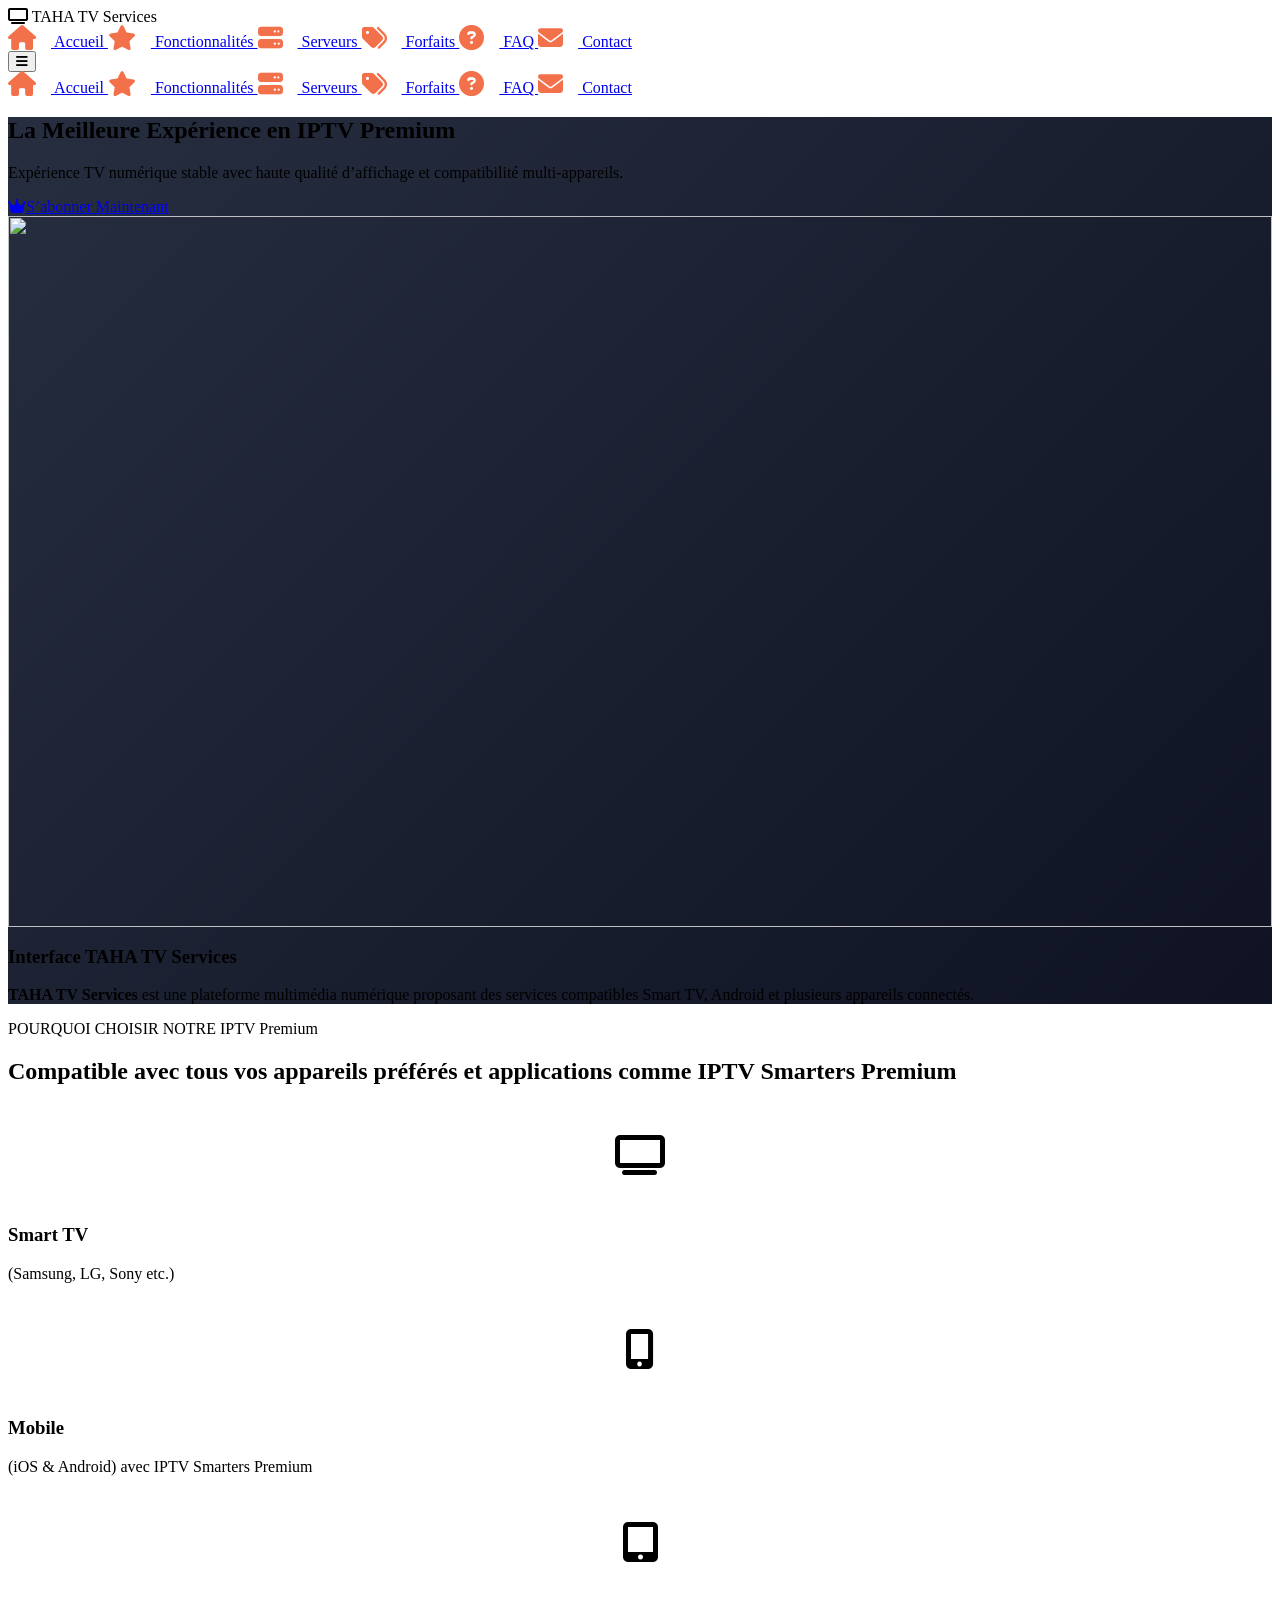
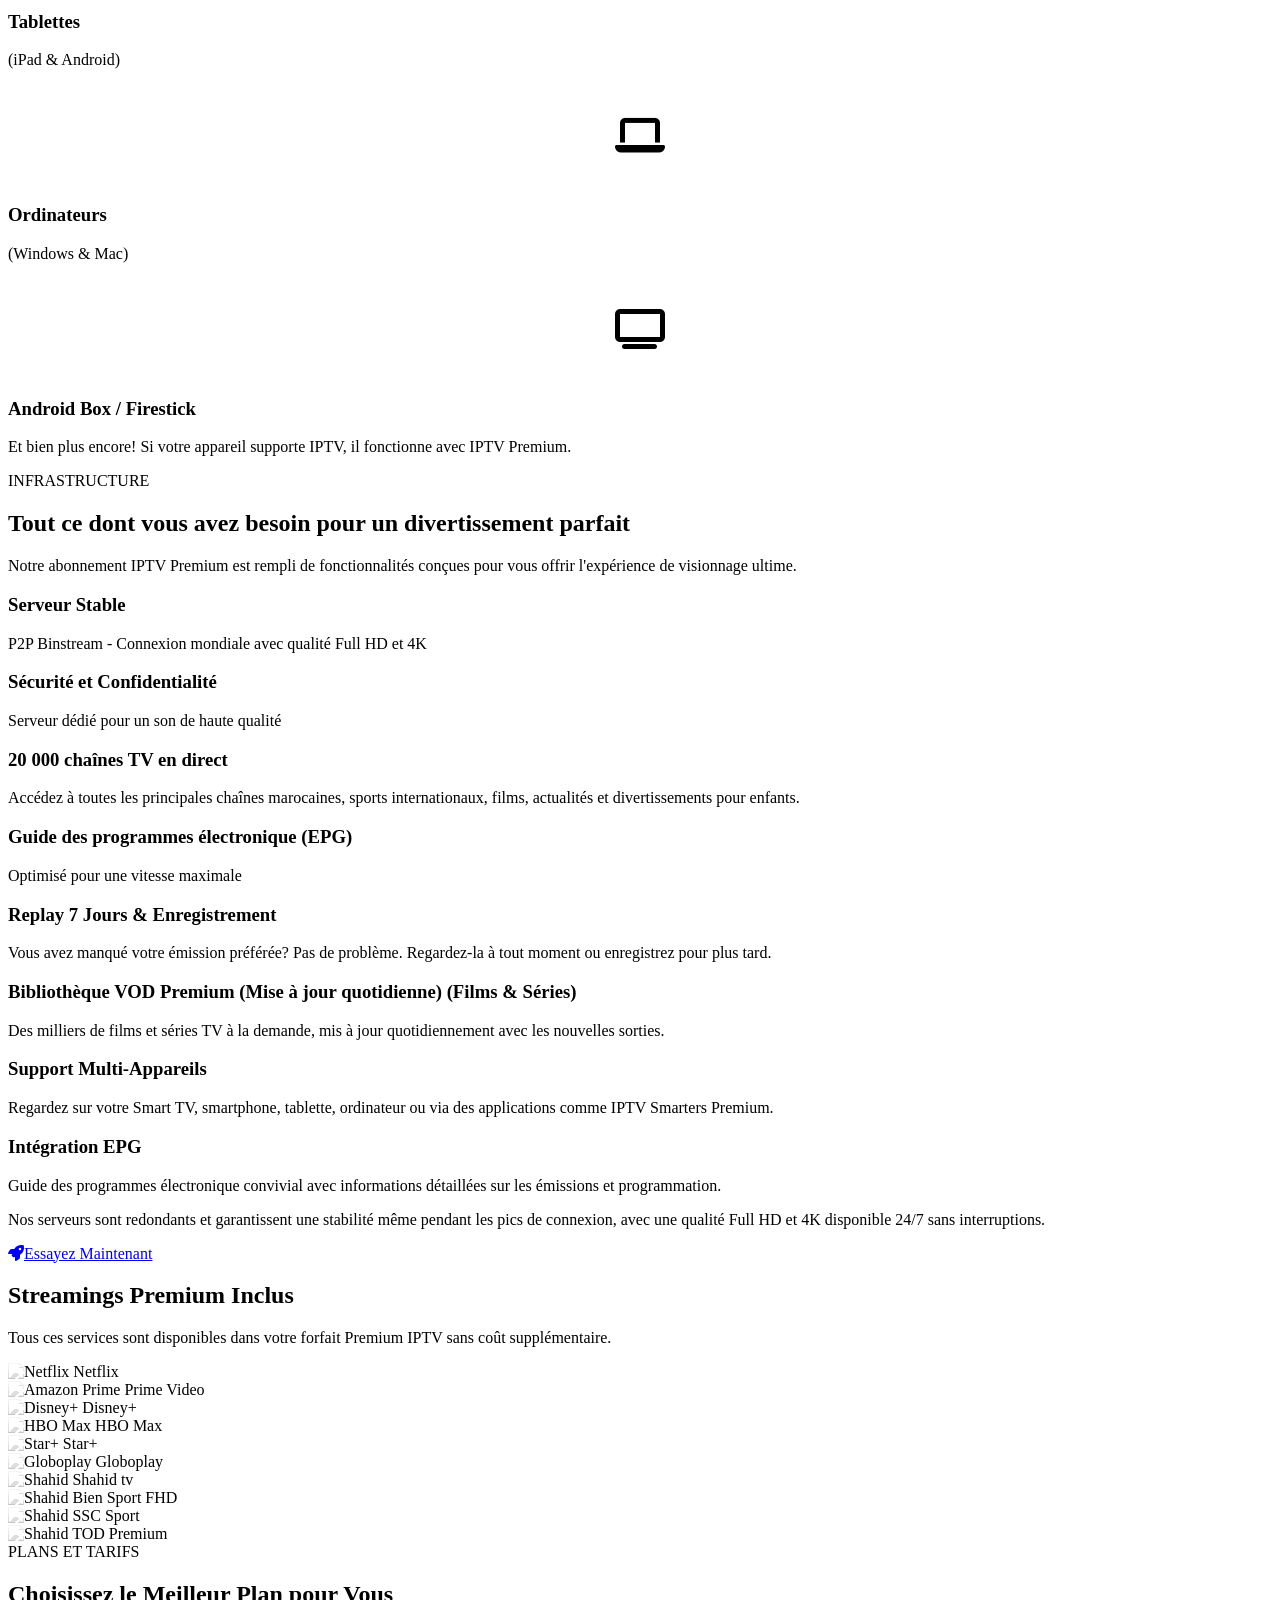
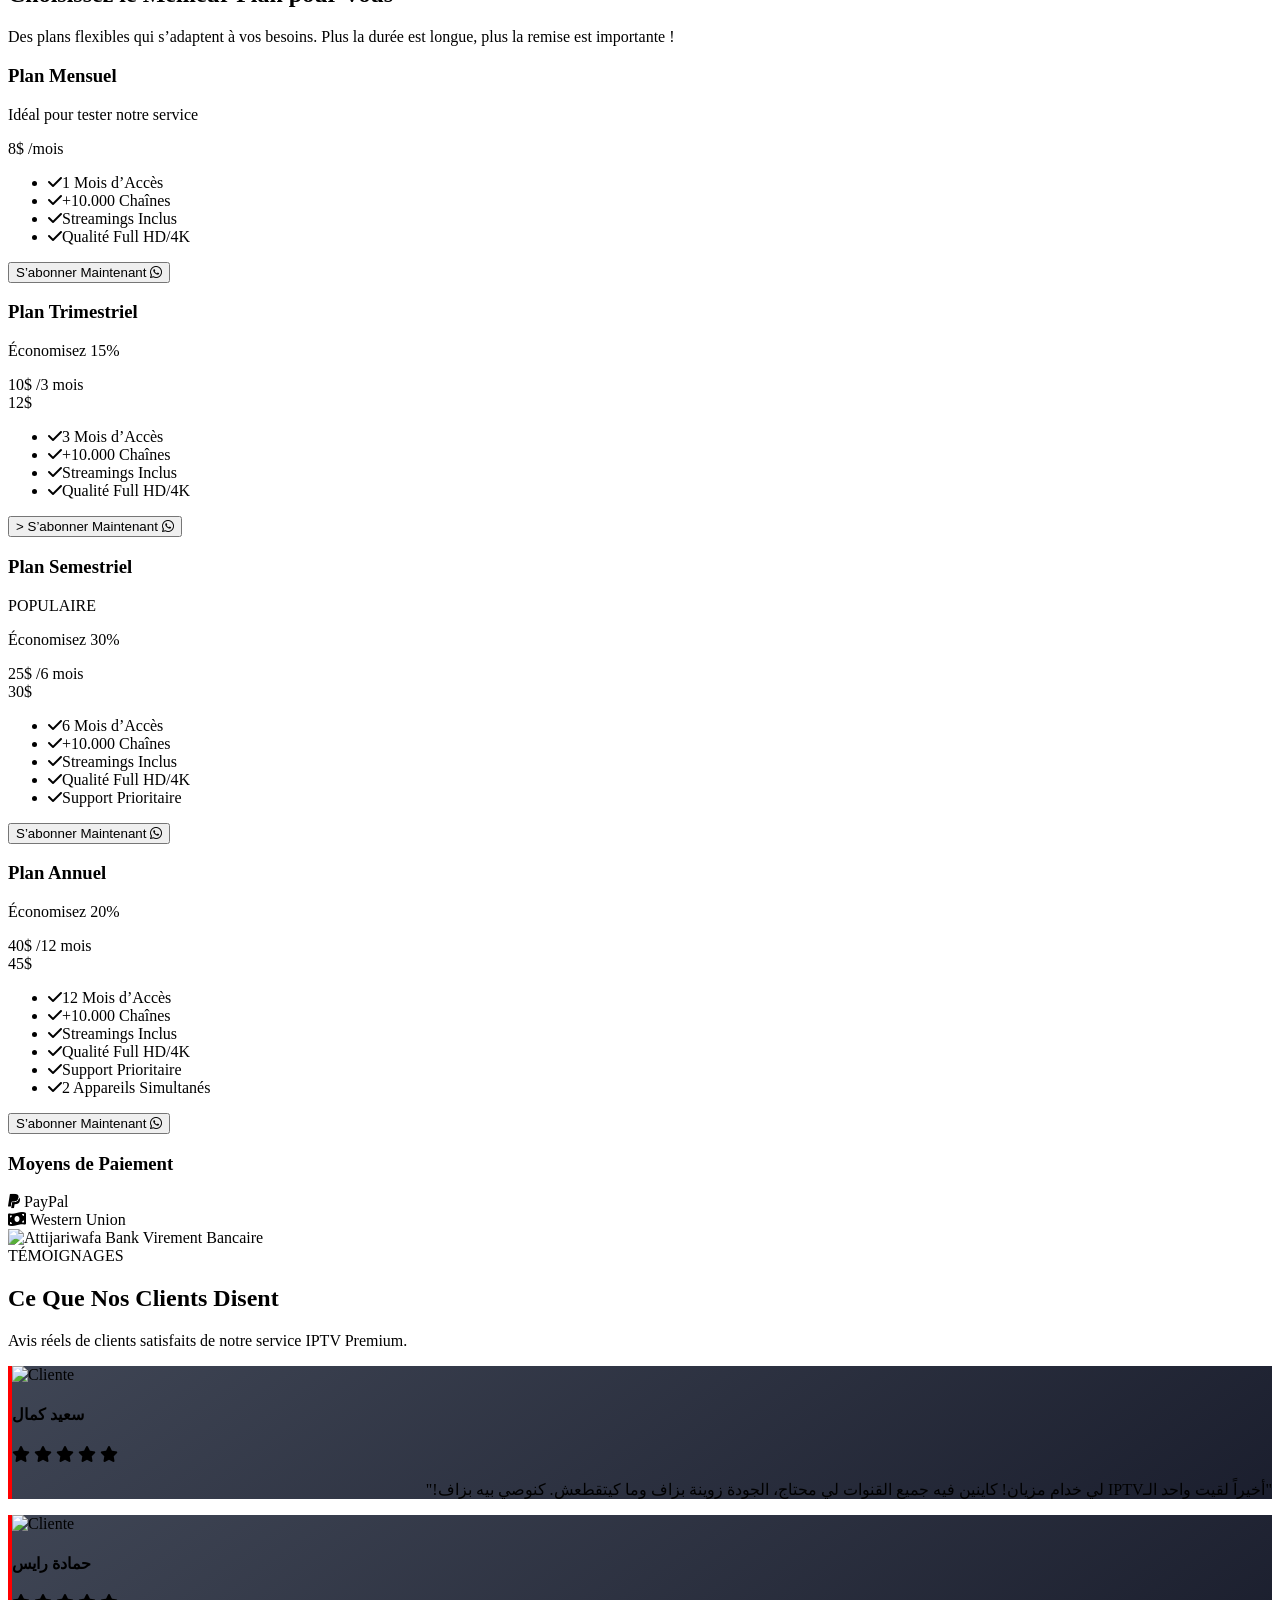
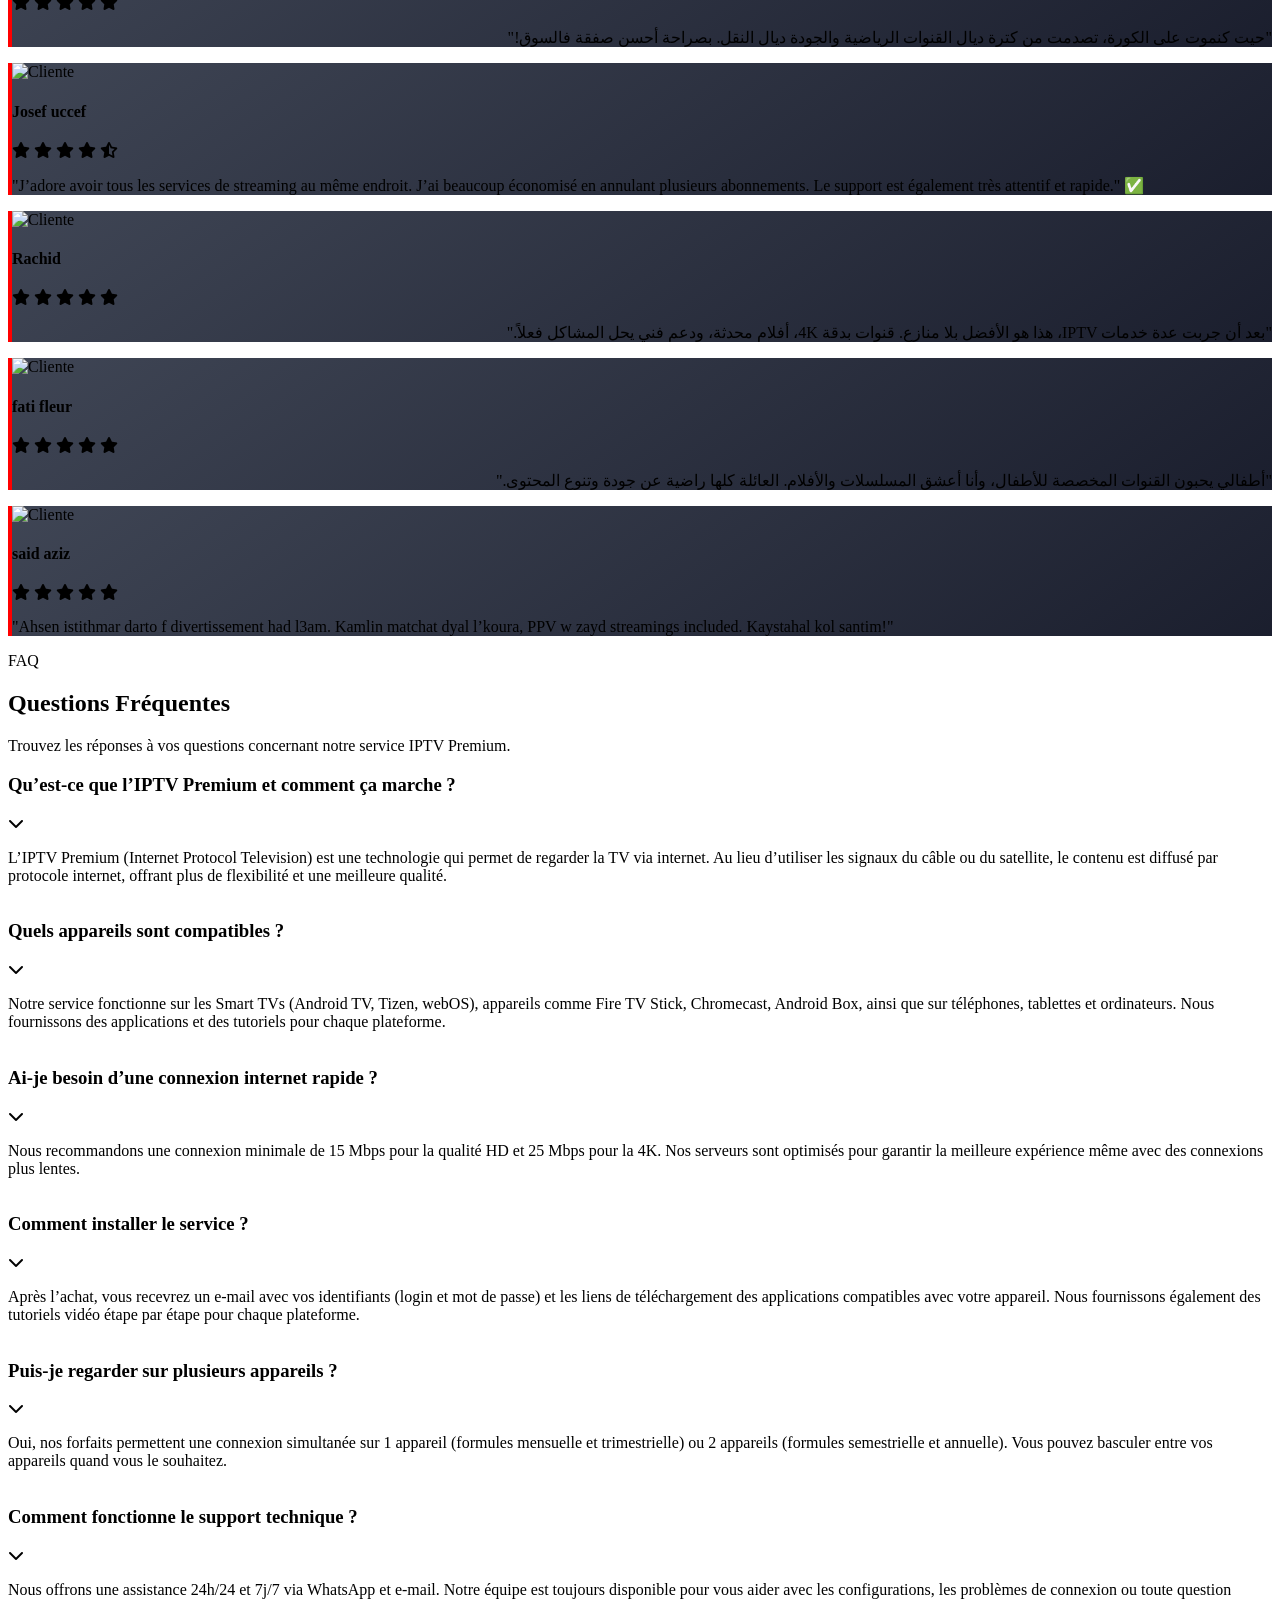
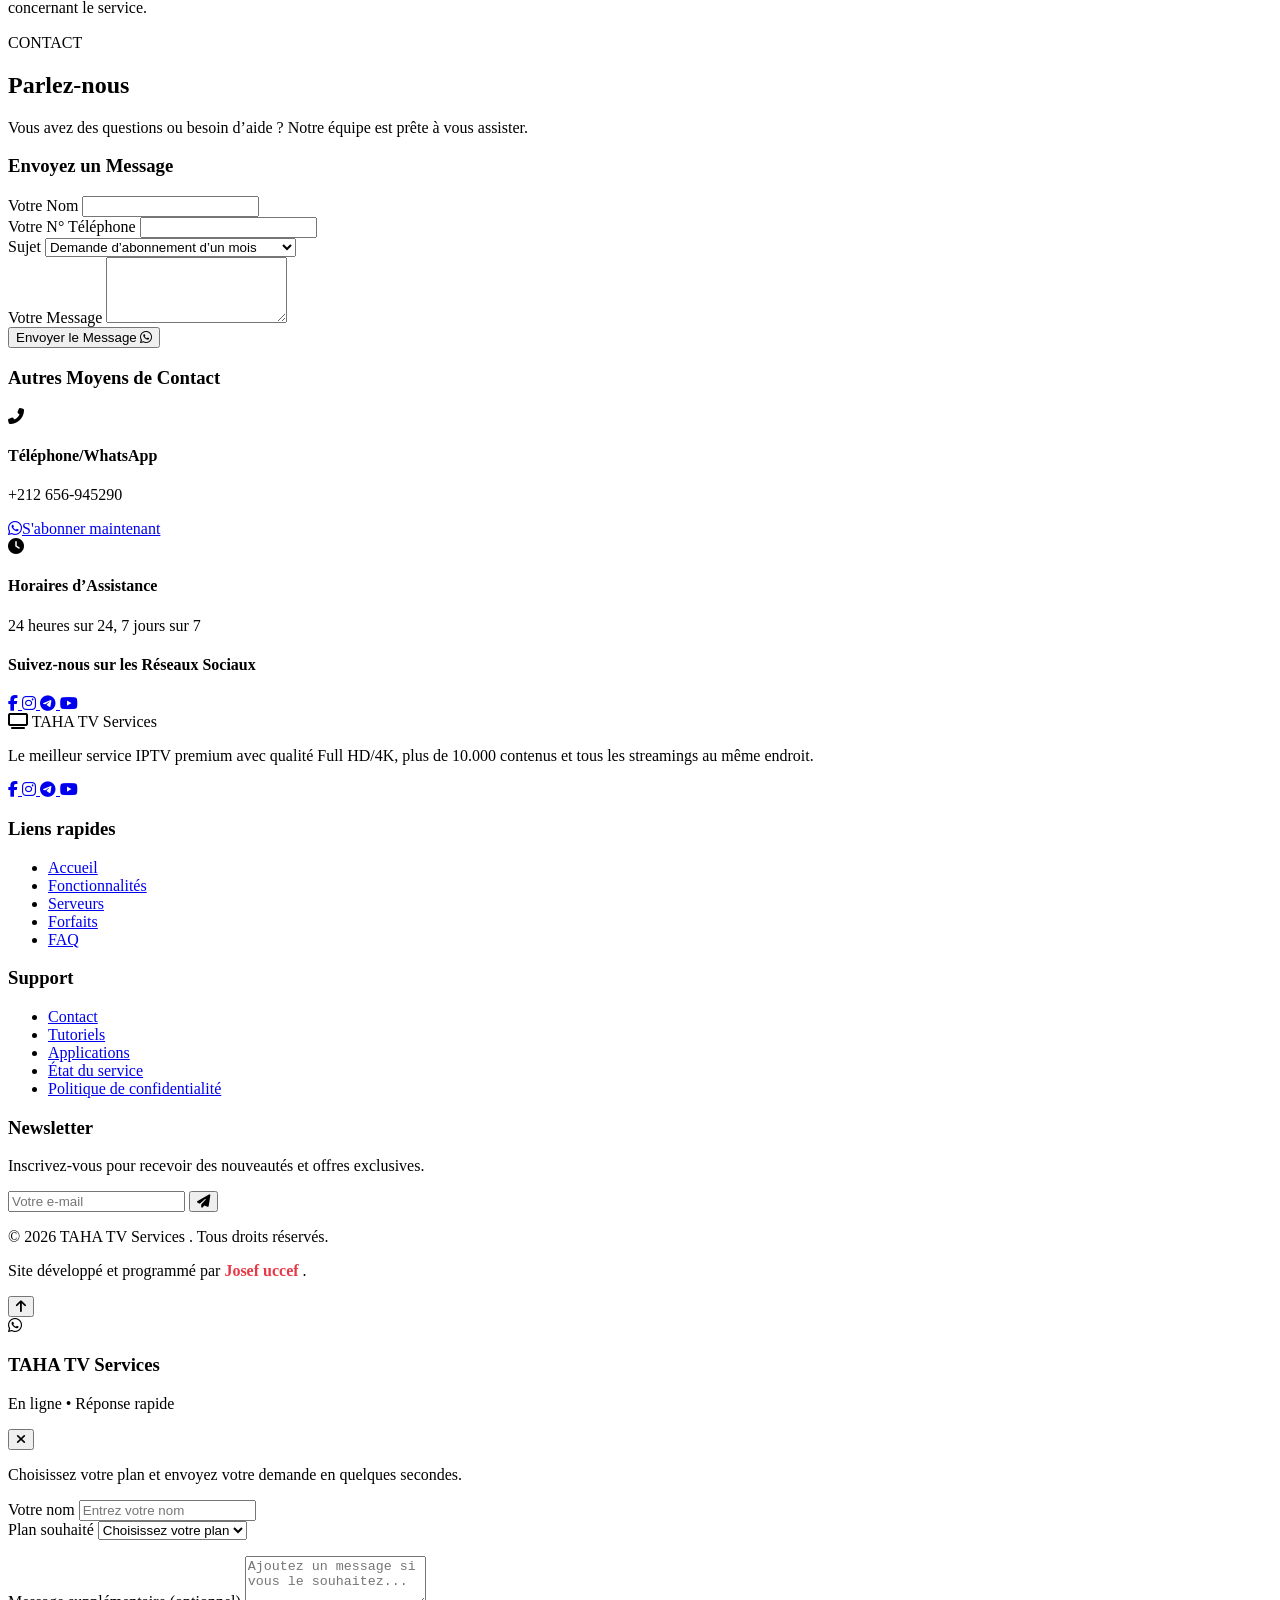
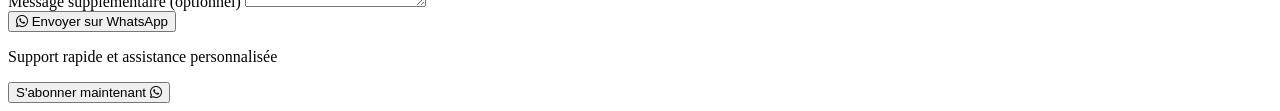
==== index.html @ 69e2942b "first commit" ====
<!doctype html>
<html lang="pt-BR">
    <head>
        <meta charset="UTF-8" />
        <meta name="viewport" content="width=device-width, initial-scale=1.0" />
        <title>TAHA TV Services | Services Multimédias</title>
        <meta
            name="description"
            content="TAHA TV Services propose des solutions de divertissement numérique avec assistance et compatibilité multi-appareils."
        />
        <meta
            name="keywords"
            content="TAHA TV, services multimédias, télévision numérique, streaming multimédia , Bein Sport, Match Live,MarocIP/TV ,marocTv,yacinTv,DramaLive,Kooora,taha,tv,TAHA TV Services"
        />
        <meta property="og:site_name" content="TAHA TV Services" />
        <script type="application/ld+json">
            {
                "@context": "https://schema.org",
                "@graph": [
                    {
                        "@type": "Organization",
                        "name": "TAHA TV Services",
                        "alternateName": "TAHA TV",
                        "url": "https://jo-tv.github.io/TAHA-TV/",
                        "logo": "https://jo-tv.github.io/TAHA-TV/img/favicon.png",
                        "description": "Services multimédias numériques compatibles avec plusieurs appareils.",
                        "sameAs": [
                            "https://www.facebook.com/tahaprotv",
                            "https://www.instagram.com/tahaprotv"
                        ],
                        "contactPoint": {
                            "@type": "ContactPoint",
                            "telephone": "+212656945290",
                            "contactType": "customer support",
                            "availableLanguage": ["French", "Arabic"]
                        }
                    },
                    {
                        "@type": "WebSite",
                        "name": "TAHA TV Services",
                        "alternateName": "TAHA TV",
                        "url": "https://jo-tv.github.io/TAHA-TV/",
                        "potentialAction": {
                            "@type": "SearchAction",
                            "target": "https://jo-tv.github.io/TAHA-TV/?q={search_term_string}",
                            "query-input": "required name=search_term_string"
                        }
                    }
                ]
            }
        </script>
<script src="https://cdn.tailwindcss.com"></script
       > <link
            rel="stylesheet"
            href="https://cdnjs.cloudflare.com/ajax/libs/font-awesome/6.4.0/css/all.min.css"
        />
        <link
            rel="stylesheet"
            href="css/style.css"
            type="text/css"
            media="all"
        />
    </head>

    <body class="bg-darker text-gray-200 font-sans">
        <!-- Header/Navigation -->
        <header
            class="sticky top-0 z-50 bg-dark/90 backdrop-blur-md border-b border-gray-800"
        >
            <div
                class="container mx-auto px-4 py-3 flex justify-between items-center"
            >
                <div class="flex items-center space-x-2">
                    <i class="fas fa-tv text-primary text-2xl"></i>
                    <span
                        class="text-xl font-bold bg-gradient-to-r from-primary to-secondary bg-clip-text text-transparent"
                        >TAHA TV Services</span
                    >
                </div>

                <nav class="hidden md:flex space-x-8">
                    <a href="#home" class="nav-link">
                        <i class="fas fa-home"></i> Accueil
                    </a>
                    <a href="#features" class="nav-link">
                        <i class="fas fa-star"></i> Fonctionnalités
                    </a>
                    <a href="#servers" class="nav-link">
                        <i class="fas fa-server"></i> Serveurs
                    </a>
                    <a href="#plans" class="nav-link">
                        <i class="fas fa-tags"></i> Forfaits
                    </a>
                    <a href="#faq" class="nav-link">
                        <i class="fas fa-question-circle"></i> FAQ
                    </a>
                    <a href="#contact2" class="nav-link">
                        <i class="fas fa-envelope"></i> Contact
                    </a>
                </nav>

                <div class="flex items-center space-x-4">
                    <button class="md:hidden text-2xl" id="menu-toggle">
                        <i class="fas fa-bars"></i>
                    </button>
                </div>
            </div>

            <!-- Mobile Menu -->
            <div
                class="md:hidden hidden bg-dark/95 backdrop-blur-sm"
                id="mobile-menu"
            >
                <div
                    class="container mx-auto px-4 py-3 flex flex-col space-y-4"
                >
                    <a href="#home" class="nav-link">
                        <i class="fas fa-home"></i> Accueil
                    </a>
                    <a href="#features" class="nav-link">
                        <i class="fas fa-star"></i> Fonctionnalités
                    </a>
                    <a href="#servers" class="nav-link">
                        <i class="fas fa-server"></i> Serveurs
                    </a>
                    <a href="#plans" class="nav-link">
                        <i class="fas fa-tags"></i> Forfaits
                    </a>
                    <a href="#faq" class="nav-link">
                        <i class="fas fa-question-circle"></i> FAQ
                    </a>
                    <a href="#contact2" class="nav-link">
                        <i class="fas fa-envelope"></i> Contact
                    </a>
                </div>
            </div>
        </header>

        <!-- Hero Section -->
        <section
            id="home"
            class="hero-gradient py-20 md:py-32 relative overflow-hidden"
        >
            <div class="absolute inset-0 opacity-20">
                <div
                    class="absolute inset-0 bg-[url('https://encrypted-tbn0.gstatic.com/images?q=tbn:ANd9GcTV7025Vwatwo2rBI2oQB_ydXAwm3iGDnW5YfI94wtmHA&amp;s=10')] bg-cover bg-center"
                ></div>
            </div>

            <div class="container mx-auto px-4 relative z-10">
                <div class="flex flex-col md:flex-row items-center">
                    <div class="md:w-1/2 mb-12 md:mb-0">
                        <h1
                            class="text-4xl md:text-6xl font-bold leading-tight mb-6"
                        >
                            <span
                                class="bg-gradient-to-r from-primary to-secondary bg-clip-text text-transparent"
                            >
                                La Meilleure
                            </span>
                            Expérience en IPTV Premium
                        </h1>
                        <p class="text-xl md:text-2xl mb-8 text-gray-300">
                            Expérience TV numérique stable avec haute qualité
                            d’affichage et compatibilité multi-appareils.
                        </p>
                        <div
                            class="flex flex-col sm:flex-row space-y-4 sm:space-y-0 sm:space-x-4"
                        >
                            <a
                                href="#plans"
                                class="px-8 py-4 bg-primary hover:bg-red-700 text-dark font-bold rounded-lg text-center transition duration-300"
                            >
                                <i class="fas fa-crown mr-2"></i>S’abonner
                                Maintenant
                            </a>
                        </div>
                    </div>

                    <div class="md:w-1/2">
                        <div
                            class="bg-dark rounded-xl overflow-hidden shadow-2xl border border-gray-800"
                        >
                            <div class="video-container">
                                <img
                                    src="https://i.postimg.cc/W3k5HNMR/IMG-20260513-WA0002.jpg"
                                    alt=""
                                    allowfullscreen
                                />
                            </div>
                            <div class="p-6">
                                <h3 class="text-xl font-bold mb-2">
                                    Interface TAHA TV Services
                                </h3>
                                <p class="text-gray-400 mb-3">
                                    <strong>TAHA TV Services</strong> est une
                                    plateforme multimédia numérique proposant
                                    des services compatibles Smart TV, Android
                                    et plusieurs appareils connectés.
                                </p>
                            </div>
                        </div>
                    </div>
                </div>
            </div>
        </section>

        <!-- Features Section -->
        <section id="features" class="py-20 bg-dark">
            <div class="container mx-auto px-4">
                <div class="text-center mb-16">
                    <span class="text-primary font-bold"
                        >POURQUOI CHOISIR NOTRE IPTV Premium</span
                    >
                    <h2 class="text-3xl md:text-4xl font-bold mt-2 mb-6">
                        Compatible avec tous vos appareils préférés et
                        applications comme IPTV Smarters Premium
                    </h2>
                </div>

                <div
                    class="grid grid-cols-1 md:grid-cols-2 lg:grid-cols-4 gap-8"
                >
                    <div
                        class="bg-darker p-8 rounded-xl border border-gray-800 hover:border-primary transition duration-300"
                    >
                        <div
                            class="feature-icon bg-primary/20 text-primary mb-6"
                        >
                            <i class="fa-solid fa-tv"></i>
                        </div>
                        <h3 class="text-xl font-bold mb-3">Smart TV</h3>
                        <p class="text-gray-400">(Samsung, LG, Sony etc.)</p>
                    </div>

                    <div
                        class="bg-darker p-8 rounded-xl border border-gray-800 hover:border-primary transition duration-300"
                    >
                        <div
                            class="feature-icon bg-primary/20 text-primary mb-6"
                        >
                            <i class="fa-solid fa-mobile-screen-button"></i>
                        </div>
                        <h3 class="text-xl font-bold mb-3">Mobile</h3>
                        <p class="text-gray-400">
                            (iOS & Android) avec IPTV Smarters Premium
                        </p>
                    </div>

                    <div
                        class="bg-darker p-8 rounded-xl border border-gray-800 hover:border-primary transition duration-300"
                    >
                        <div
                            class="feature-icon bg-primary/20 text-primary mb-6"
                        >
                            <i class="fa-solid fa-tablet-screen-button"></i>
                        </div>
                        <h3 class="text-xl font-bold mb-3">Tablettes</h3>
                        <p class="text-gray-400">(iPad & Android)</p>
                    </div>

                    <div
                        class="bg-darker p-8 rounded-xl border border-gray-800 hover:border-primary transition duration-300"
                    >
                        <div
                            class="feature-icon bg-primary/20 text-primary mb-6"
                        >
                            <i class="fa-solid fa-laptop"></i>
                        </div>
                        <h3 class="text-xl font-bold mb-3">Ordinateurs</h3>
                        <p class="text-gray-400">(Windows & Mac)</p>
                    </div>

                    <div
                        class="bg-darker p-8 rounded-xl border border-gray-800 hover:border-primary transition duration-300"
                    >
                        <div
                            class="feature-icon bg-primary/20 text-primary mb-6"
                        >
                            <i class="fa-solid fa-tv"></i>
                        </div>
                        <h3 class="text-xl font-bold mb-3">
                            Android Box / Firestick
                        </h3>
                        <!--                         <p class="text-gray-400">(Windows & Mac)</p> -->
                    </div>
                    <p class="max-w-2xl mx-auto text-gray-400 text-center">
                        Et bien plus encore! Si votre appareil supporte IPTV, il
                        fonctionne avec IPTV Premium.
                    </p>
                </div>
            </div>
        </section>

        <!-- Servers Section -->
        <section id="servers" class="py-20 bg-darker">
            <div class="container mx-auto px-4">
                <div class="text-center mb-16">
                    <span class="text-primary font-bold">INFRASTRUCTURE</span>
                    <h2 class="text-3xl md:text-4xl font-bold mt-2 mb-6">
                        Tout ce dont vous avez besoin pour un divertissement
                        parfait
                    </h2>
                    <p class="max-w-2xl mx-auto text-gray-400">
                        Notre abonnement IPTV Premium est rempli de fonctionnalités
                        conçues pour vous offrir l'expérience de visionnage
                        ultime.
                    </p>
                </div>

                <div
                    class="grid grid-cols-1 md:grid-cols-2 lg:grid-cols-4 gap-6"
                >
                    <div class="bg-dark p-6 rounded-lg border border-gray-800">
                        <div class="flex items-center mb-4">
                            <div
                                class="w-3 h-3 rounded-full bg-green-500 mr-3"
                            ></div>
                            <h3 class="font-bold">Serveur Stable</h3>
                        </div>
                        <p class="text-gray-400 text-sm mb-3">
                            P2P Binstream - Connexion mondiale avec qualité Full
                            HD et 4K
                        </p>
                        <!--                         <div class="flex justify-between text-xs text-gray-500">
                            <span>Latence : 18ms</span>
                            <span>Disponibilité : 99.99%</span>
                        </div> -->
                    </div>

                    <div class="bg-dark p-6 rounded-lg border border-gray-800">
                        <div class="flex items-center mb-4">
                            <div
                                class="w-3 h-3 rounded-full bg-green-500 mr-3"
                            ></div>
                            <h3 class="font-bold">
                                Sécurité et Confidentialité
                            </h3>
                        </div>
                        <p class="text-gray-400 text-sm mb-3">
                            Serveur dédié pour un son de haute qualité
                        </p>
                        <!--                         <div class="flex justify-between text-xs text-gray-500">
                            <span>Latence : 22ms</span>
                            <span>Disponibilité : 99.98%</span>
                        </div> -->
                    </div>

                    <div class="bg-dark p-6 rounded-lg border border-gray-800">
                        <div class="flex items-center mb-4">
                            <div
                                class="w-3 h-3 rounded-full bg-green-500 mr-3"
                            ></div>
                            <h3 class="font-bold">
                                20 000 chaînes TV en direct
                            </h3>
                        </div>
                        <p class="text-gray-400 text-sm mb-3">
                            Accédez à toutes les principales chaînes marocaines,
                            sports internationaux, films, actualités et
                            divertissements pour enfants.
                        </p>
                    </div>

                    <div class="bg-dark p-6 rounded-lg border border-gray-800">
                        <div class="flex items-center mb-4">
                            <div
                                class="w-3 h-3 rounded-full bg-green-500 mr-3"
                            ></div>
                            <h3 class="font-bold">
                                Guide des programmes électronique (EPG)
                            </h3>
                        </div>
                        <p class="text-gray-400 text-sm mb-3">
                            Optimisé pour une vitesse maximale
                        </p>
                    </div>

                    <div class="bg-dark p-6 rounded-lg border border-gray-800">
                        <div class="flex items-center mb-4">
                            <div
                                class="w-3 h-3 rounded-full bg-green-500 mr-3"
                            ></div>
                            <h3 class="font-bold">
                                Replay 7 Jours & Enregistrement
                            </h3>
                        </div>
                        <p class="text-gray-400 text-sm mb-3">
                            Vous avez manqué votre émission préférée? Pas de
                            problème. Regardez-la à tout moment ou enregistrez
                            pour plus tard.
                        </p>
                    </div>

                    <div class="bg-dark p-6 rounded-lg border border-gray-800">
                        <div class="flex items-center mb-4">
                            <div
                                class="w-3 h-3 rounded-full bg-green-500 mr-3"
                            ></div>
                            <h3 class="font-bold">
                                Bibliothèque VOD Premium (Mise à jour
                                quotidienne) (Films & Séries)
                            </h3>
                        </div>
                        <p class="text-gray-400 text-sm mb-3">
                            Des milliers de films et séries TV à la demande, mis
                            à jour quotidiennement avec les nouvelles sorties.
                        </p>
                    </div>

                    <div class="bg-dark p-6 rounded-lg border border-gray-800">
                        <div class="flex items-center mb-4">
                            <div
                                class="w-3 h-3 rounded-full bg-green-500 mr-3"
                            ></div>
                        </div>
                        <h3 class="font-bold">Support Multi-Appareils</h3>
                        <p class="text-gray-400 text-sm mb-3">
                            Regardez sur votre Smart TV, smartphone, tablette,
                            ordinateur ou via des applications comme IPTV
                            Smarters Premium.
                        </p>
                    </div>
                    <div class="bg-dark p-6 rounded-lg border border-gray-800">
                        <div class="flex items-center mb-4">
                            <div
                                class="w-3 h-3 rounded-full bg-green-500 mr-3"
                            ></div>
                            <h3 class="font-bold">Intégration EPG</h3>
                        </div>
                        <p class="text-gray-400 text-sm mb-3">
                            Guide des programmes électronique convivial avec
                            informations détaillées sur les émissions et
                            programmation.
                        </p>
                    </div>
                </div>
                <div class="mt-12 text-center">
                    <p class="text-gray-400 mb-6">
                        Nos serveurs sont redondants et garantissent une
                        stabilité même pendant les pics de connexion, avec une
                        qualité Full HD et 4K disponible 24/7 sans
                        interruptions.
                    </p>
                    <a
                        href="#plans"
                        class="inline-block px-8 py-3 bg-primary hover:bg-red-700 text-dark font-bold rounded-lg transition duration-300"
                    >
                        <i class="fas fa-rocket mr-2"></i>Essayez Maintenant
                    </a>
                </div>
            </div>
        </section>

        <!-- Streaming Services -->
        <section class="py-16 bg-dark">
            <div class="container mx-auto px-4">
                <div class="text-center mb-12">
                    <h2 class="text-3xl font-bold mb-4">
                        Streamings Premium Inclus
                    </h2>
                    <p class="max-w-2xl mx-auto text-gray-400">
                        Tous ces services sont disponibles dans votre forfait
                        Premium IPTV sans coût supplémentaire.
                    </p>
                </div>

                <div
                    class="grid grid-cols-2 sm:grid-cols-3 md:grid-cols-7 gap-6"
                >
                    <div class="flex flex-col items-center">
                        <img
                            src="https://static.wikia.nocookie.net/youtv/images/5/54/Netflix_logo.png/revision/latest?cb=20180527192151"
                            alt="Netflix"
                            class="streaming-logo h-12 w-auto mb-2"
                        />
                        <span class="text-xs text-gray-400">Netflix</span>
                    </div>
                    <div class="flex flex-col items-center">
                        <img
                            src="https://upload.wikimedia.org/wikipedia/commons/f/f1/Prime_Video.png"
                            alt="Amazon Prime"
                            class="streaming-logo h-12 w-auto mb-2"
                        />
                        <span class="text-xs text-gray-400">Prime Video</span>
                    </div>
                    <div class="flex flex-col items-center">
                        <img
                            src="https://upload.wikimedia.org/wikipedia/commons/3/3e/Disney%2B_logo.svg"
                            alt="Disney+"
                            class="streaming-logo h-12 w-auto mb-2"
                        />
                        <span class="text-xs text-gray-400">Disney+</span>
                    </div>
                    <div class="flex flex-col items-center">
                        <img
                            src="https://upload.wikimedia.org/wikipedia/commons/1/17/HBO_Max_Logo.svg"
                            alt="HBO Max"
                            class="streaming-logo h-12 w-auto mb-2"
                        />
                        <span class="text-xs text-gray-400">HBO Max</span>
                    </div>
                    <div class="flex flex-col items-center">
                        <img
                            src="https://upload.wikimedia.org/wikipedia/commons/a/a2/Star_logo.svg"
                            alt="Star+"
                            class="streaming-logo h-12 w-auto mb-2"
                        />
                        <span class="text-xs text-gray-400">Star+</span>
                    </div>
                    <div class="flex flex-col items-center">
                        <img
                            src="https://upload.wikimedia.org/wikipedia/commons/thumb/b/b0/Globoplay_logo_2020.svg/1280px-Globoplay_logo_2020.svg.png"
                            alt="Globoplay"
                            class="streaming-logo h-12 w-auto mb-2"
                        />
                        <span class="text-xs text-gray-400">Globoplay</span>
                    </div>
                    <div class="flex flex-col items-center">
                        <img
                            src="https://upload.wikimedia.org/wikipedia/commons/1/1e/Mbc_Shahid_logo.svg"
                            alt="Shahid"
                            class="streaming-logo h-14 w-auto mb-2"
                        />
                        <span class="text-xs text-gray-400">Shahid tv</span>
                    </div>
                    <div class="flex flex-col items-center">
                        <img
                            src="https://upload.wikimedia.org/wikipedia/fr/5/51/Bein_sport_logo.svg"
                            alt="Shahid"
                            class="streaming-logo h-14 w-auto mb-2"
                        />
                        <span class="text-xs text-gray-400"
                            >Bien Sport FHD</span
                        >
                    </div>
                    <div class="flex flex-col items-center">
                        <img
                            src="https://upload.wikimedia.org/wikipedia/commons/e/e1/Ssc_sports.png"
                            alt="Shahid"
                            class="streaming-logo h-12 w-auto mb-2"
                        />
                        <span class="text-xs text-gray-400">SSC Sport</span>
                    </div>
                    <div class="flex flex-col items-center">
                        <img
                            src="https://i.postimg.cc/7YRb5ksZ/Photoroom-20250830-184709.png"
                            alt="Shahid"
                            class="streaming-logo h-14 w-auto mb-2"
                        />
                        <span class="text-xs text-gray-400">TOD Premium</span>
                    </div>
                </div>
            </div>
        </section>

        <!-- Plans Section -->
        <section id="plans" class="py-20 bg-darker">
            <div class="container mx-auto px-4">
                <div class="text-center mb-16">
                    <span class="text-primary font-bold">PLANS ET TARIFS</span>
                    <h2 class="text-3xl md:text-4xl font-bold mt-2 mb-6">
                        Choisissez le Meilleur Plan pour Vous
                    </h2>
                    <p class="max-w-2xl mx-auto text-gray-400">
                        Des plans flexibles qui s’adaptent à vos besoins. Plus
                        la durée est longue, plus la remise est importante !
                    </p>
                </div>

                <div
                    class="grid grid-cols-1 md:grid-cols-2 lg:grid-cols-4 gap-8"
                >
                    <!-- Plan Mensal -->
                    <div
                        class="bg-dark border border-gray-800 rounded-xl overflow-hidden plan-card transition duration-300"
                    >
                        <div class="p-6 border-b border-gray-800">
                            <h3 class="text-xl font-bold mb-2">Plan Mensuel</h3>
                            <p class="text-gray-400 text-sm">
                                Idéal pour tester notre service
                            </p>
                        </div>
                        <div class="p-6">
                            <div class="mb-6">
                                <span class="text-4xl font-bold">8$</span>
                                <span class="text-gray-500">/mois</span>
                            </div>
                            <ul class="space-y-3 mb-8">
                                <li class="flex items-center">
                                    <i
                                        class="fas fa-check text-primary mr-2"
                                    ></i
                                    ><span>1 Mois d’Accès</span>
                                </li>
                                <li class="flex items-center">
                                    <i
                                        class="fas fa-check text-primary mr-2"
                                    ></i
                                    ><span>+10.000 Chaînes</span>
                                </li>
                                <li class="flex items-center">
                                    <i
                                        class="fas fa-check text-primary mr-2"
                                    ></i
                                    ><span>Streamings Inclus</span>
                                </li>
                                <li class="flex items-center">
                                    <i
                                        class="fas fa-check text-primary mr-2"
                                    ></i
                                    ><span>Qualité Full HD/4K</span>
                                </li>
                            </ul>
                            <button
                                class="w-full py-3 bg-primary hover:bg-red-700 text-dark font-bold rounded-lg transition duration-300"
                                onclick="openWhatsAppWidget('Plan Mensuel')"
                            >
                                S’abonner Maintenant
                                <i class="fab fa-whatsapp text-xl mr-2"></i>
                            </button>
                        </div>
                    </div>

                    <!-- Plan Trimestral -->
                    <div
                        class="bg-dark border border-gray-800 rounded-xl overflow-hidden plan-card transition duration-300"
                    >
                        <div class="p-6 border-b border-gray-800">
                            <h3 class="text-xl font-bold mb-2">
                                Plan Trimestriel
                            </h3>
                            <p class="text-gray-400 text-sm">Économisez 15%</p>
                        </div>
                        <div class="p-6">
                            <div class="mb-6">
                                <span class="text-4xl font-bold">10$ </span>
                                <span class="text-gray-500">/3 mois</span>
                                <div class="text-sm text-gray-400 line-through">
                                    12$
                                </div>
                            </div>
                            <ul class="space-y-3 mb-8">
                                <li class="flex items-center">
                                    <i
                                        class="fas fa-check text-primary mr-2"
                                    ></i
                                    ><span>3 Mois d’Accès</span>
                                </li>
                                <li class="flex items-center">
                                    <i
                                        class="fas fa-check text-primary mr-2"
                                    ></i
                                    ><span>+10.000 Chaînes</span>
                                </li>
                                <li class="flex items-center">
                                    <i
                                        class="fas fa-check text-primary mr-2"
                                    ></i
                                    ><span>Streamings Inclus</span>
                                </li>
                                <li class="flex items-center">
                                    <i
                                        class="fas fa-check text-primary mr-2"
                                    ></i
                                    ><span>Qualité Full HD/4K</span>
                                </li>
                            </ul>
                            <button
                                class="w-full py-3 bg-primary hover:bg-red-700 text-dark font-bold rounded-lg transition duration-300"
                                onclick="openWhatsAppWidget('Plan Trimestriel')"
                            >
                                > S’abonner Maintenant
                                <i class="fab fa-whatsapp text-xl mr-2"></i>
                            </button>
                        </div>
                    </div>

                    <!-- Plan Semestral -->
                    <div
                        class="bg-dark border-2 border-primary rounded-xl overflow-hidden plan-card transition duration-300 transform scale-105"
                    >
                        <div class="p-6 border-b border-gray-800 bg-primary/10">
                            <div class="flex justify-between items-center">
                                <h3 class="text-xl font-bold mb-2">
                                    Plan Semestriel
                                </h3>
                                <span
                                    class="px-3 py-1 bg-primary text-dark text-xs font-bold rounded-full"
                                    >POPULAIRE</span
                                >
                            </div>
                            <p class="text-gray-400 text-sm">Économisez 30%</p>
                        </div>
                        <div class="p-6">
                            <div class="mb-6">
                                <span class="text-4xl font-bold">25$ </span>
                                <span class="text-gray-500">/6 mois</span>
                                <div class="text-sm text-gray-400 line-through">
                                    30$
                                </div>
                            </div>
                            <ul class="space-y-3 mb-8">
                                <li class="flex items-center">
                                    <i
                                        class="fas fa-check text-primary mr-2"
                                    ></i
                                    ><span>6 Mois d’Accès</span>
                                </li>
                                <li class="flex items-center">
                                    <i
                                        class="fas fa-check text-primary mr-2"
                                    ></i
                                    ><span>+10.000 Chaînes</span>
                                </li>
                                <li class="flex items-center">
                                    <i
                                        class="fas fa-check text-primary mr-2"
                                    ></i
                                    ><span>Streamings Inclus</span>
                                </li>
                                <li class="flex items-center">
                                    <i
                                        class="fas fa-check text-primary mr-2"
                                    ></i
                                    ><span>Qualité Full HD/4K</span>
                                </li>
                                <li class="flex items-center">
                                    <i
                                        class="fas fa-check text-primary mr-2"
                                    ></i
                                    ><span>Support Prioritaire</span>
                                </li>
                            </ul>
                            <button
                                class="w-full py-3 bg-primary hover:bg-red-700 text-dark font-bold rounded-lg transition duration-300"
                                onclick="openWhatsAppWidget('Plan Semestriel')"
                            >
                                S’abonner Maintenant
                                <i class="fab fa-whatsapp text-xl mr-2"></i>
                            </button>
                        </div>
                    </div>

                    <!-- Plan Anual -->
                    <div
                        class="bg-dark border border-gray-800 rounded-xl overflow-hidden plan-card transition duration-300"
                    >
                        <div class="p-6 border-b border-gray-800">
                            <h3 class="text-xl font-bold mb-2">Plan Annuel</h3>
                            <p class="text-gray-400 text-sm">Économisez 20%</p>
                        </div>
                        <div class="p-6">
                            <div class="mb-6">
                                <span class="text-4xl font-bold">40$ </span>
                                <span class="text-gray-500">/12 mois</span>
                                <div class="text-sm text-gray-400 line-through">
                                    45$
                                </div>
                            </div>
                            <ul class="space-y-3 mb-8">
                                <li class="flex items-center">
                                    <i
                                        class="fas fa-check text-primary mr-2"
                                    ></i
                                    ><span>12 Mois d’Accès</span>
                                </li>
                                <li class="flex items-center">
                                    <i
                                        class="fas fa-check text-primary mr-2"
                                    ></i
                                    ><span>+10.000 Chaînes</span>
                                </li>
                                <li class="flex items-center">
                                    <i
                                        class="fas fa-check text-primary mr-2"
                                    ></i
                                    ><span>Streamings Inclus</span>
                                </li>
                                <li class="flex items-center">
                                    <i
                                        class="fas fa-check text-primary mr-2"
                                    ></i
                                    ><span>Qualité Full HD/4K</span>
                                </li>
                                <li class="flex items-center">
                                    <i
                                        class="fas fa-check text-primary mr-2"
                                    ></i
                                    ><span>Support Prioritaire</span>
                                </li>
                                <li class="flex items-center">
                                    <i
                                        class="fas fa-check text-primary mr-2"
                                    ></i
                                    ><span>2 Appareils Simultanés</span>
                                </li>
                            </ul>
                            <button
                                class="w-full py-3 bg-primary hover:bg-red-700 text-dark font-bold rounded-lg transition duration-300"
                                onclick="openWhatsAppWidget('Plan Annuel')"
                            >
                                S’abonner Maintenant
                                <i class="fab fa-whatsapp text-xl mr-2"></i>
                            </button>
                        </div>
                    </div>
                </div>

                <!-- Paiement -->
                <div
                    class="mt-12 bg-dark border border-gray-800 rounded-xl p-8"
                >
                    <h3 class="text-xl font-bold mb-4">Moyens de Paiement</h3>
                    <div class="flex flex-wrap items-center gap-4">
                        <!-- Carte de Crédit -->
                        <!--                         <div
                            class="flex items-center bg-gray-900 px-4 py-2 rounded-lg"
                        >
                            <i
                                class="fab fa-cc-visa text-2xl text-blue-400 mr-2"
                            ></i>
                            <span>Carte de Crédit</span>
                        </div> -->

                        <!-- PayPal -->
                        <div
                            class="flex items-center bg-gray-900 px-4 py-2 rounded-lg"
                        >
                            <i
                                class="fab fa-paypal text-2xl text-blue-300 mr-2"
                            ></i>
                            <span>PayPal</span>
                        </div>

                        <!-- Western Union -->
                        <div
                            class="flex items-center bg-gray-900 px-4 py-2 rounded-lg"
                        >
                            <i
                                class="fas fa-money-bill-wave text-2xl text-yellow-400 mr-2"
                            ></i>
                            <span>Western Union</span>
                        </div>

                        <!-- Cashplus -->
                        <!--                         <div
                            class="flex items-center bg-gray-900 px-4 py-2 rounded-lg"
                        >
                            <img
                                src="https://encrypted-tbn0.gstatic.com/images?q=tbn:ANd9GcQpxV71q1GFZaXqbBV0gw6lMAVtJClZqGaTgnWgzrZgjA&amp;s"
                                alt="Cashplus"
                                class="h-6 mr-2"
                            />
                            <span>Cashplus</span>
                        </div> -->

                        <!-- CIH Bank -->
                        <!--                         <div
                            class="flex items-center bg-gray-900 px-4 py-2 rounded-lg"
                        >
                            <img
                                src="https://www.cihbank.ma/100ansdhistoire/img/logo2014-big.jpg"
                                alt="CIH Bank"
                                class="h-6 mr-2"
                            />
                            <span>CIH Bank</span>
                        </div> -->

                        <!-- Attijariwafa Bank -->
                        <div
                            class="flex items-center bg-gray-900 px-4 py-2 rounded-lg"
                        >
                            <img
                                src="https://smallmx.zendesk.com/hc/article_attachments/5558420051597/blobid1.png"
                                alt="Attijariwafa Bank"
                                class="h-6 mr-2"
                            />
                            <span>Virement Bancaire</span>
                        </div>
                    </div>
                </div>
            </div>
        </section>

        <!-- Testimonials -->
        <section class="py-20 bg-dark" id="TÉMOIGNAGES">
            <div class="container mx-auto px-4">
                <div class="text-center mb-16">
                    <span class="text-primary font-bold">TÉMOIGNAGES</span>
                    <h2 class="text-3xl md:text-4xl font-bold mt-2 mb-6">
                        Ce Que Nos Clients Disent
                    </h2>
                    <p class="max-w-2xl mx-auto text-gray-400">
                        Avis réels de clients satisfaits de notre service IPTV
                        Premium.
                    </p>
                </div>
                <div class="grid grid-cols-1 md:grid-cols-3 gap-8">
                    <div class="testimonial-card p-8 rounded-lg">
                        <div class="flex items-center mb-4">
                            <div
                                class="w-12 h-12 rounded-full bg-gray-700 mr-4 overflow-hidden"
                            >
                                <img
                                    src="https://encrypted-tbn0.gstatic.com/images?q=tbn:ANd9GcQnT_KFDDYCwoZ1KomU4-7axls0YwfxlVV_mw&amp;s"
                                    alt="Cliente"
                                    class="w-full h-full object-cover"
                                />
                            </div>
                            <div>
                                <h4 class="font-bold">سعيد كمال</h4>
                                <div class="flex text-yellow-400 text-sm">
                                    <i class="fas fa-star"></i>
                                    <i class="fas fa-star"></i>
                                    <i class="fas fa-star"></i>
                                    <i class="fas fa-star"></i>
                                    <i class="fas fa-star"></i>
                                </div>
                            </div>
                        </div>
                        <p class="text-gray-300" dir="rtl">
                            "أخيراً لقيت واحد الـIPTV لي خدام مزيان! كاينين فيه
                            جميع القنوات لي محتاج، الجودة زوينة بزاف وما
                            كيتقطعش. كنوصي بيه بزاف!"
                        </p>
                    </div>

                    <div class="testimonial-card p-8 rounded-lg">
                        <div class="flex items-center mb-4">
                            <div
                                class="w-12 h-12 rounded-full bg-gray-700 mr-4 overflow-hidden"
                            >
                                <img
                                    src="https://randomuser.me/api/portraits/men/32.jpg"
                                    alt="Cliente"
                                    class="w-full h-full object-cover"
                                />
                            </div>
                            <div>
                                <h4 class="font-bold">حمادة رايس</h4>
                                <div class="flex text-yellow-400 text-sm">
                                    <i class="fas fa-star"></i>
                                    <i class="fas fa-star"></i>
                                    <i class="fas fa-star"></i>
                                    <i class="fas fa-star"></i>
                                    <i class="fas fa-star"></i>
                                </div>
                            </div>
                        </div>
                        <p class="text-gray-300" dir="rtl">
                            "حيت كنموت على الكورة، تصدمت من كترة ديال القنوات
                            الرياضية والجودة ديال النقل. بصراحة أحسن صفقة
                            فالسوق!"
                        </p>
                    </div>

                    <div class="testimonial-card p-8 rounded-lg">
                        <div class="flex items-center mb-4">
                            <div
                                class="w-12 h-12 rounded-full bg-gray-700 mr-4 overflow-hidden"
                            >
                                <img
                                    src="https://encrypted-tbn0.gstatic.com/images?q=tbn:ANd9GcQZY32eB7dnTwUD2I0GSMa6Zrft_a6hrdt4PA&amp;s"
                                    alt="Cliente"
                                    class="w-full h-full object-cover"
                                />
                            </div>
                            <div>
                                <h4 class="font-bold">Josef uccef</h4>
                                <div class="flex text-yellow-400 text-sm">
                                    <i class="fas fa-star"></i>
                                    <i class="fas fa-star"></i>
                                    <i class="fas fa-star"></i>
                                    <i class="fas fa-star"></i>
                                    <i class="fas fa-star-half-alt"></i>
                                </div>
                            </div>
                        </div>
                        <p class="text-gray-300">
                            "J’adore avoir tous les services de streaming au
                            même endroit. J’ai beaucoup économisé en annulant
                            plusieurs abonnements. Le support est également très
                            attentif et rapide." ✅
                        </p>
                    </div>

                    <div class="testimonial-card p-8 rounded-lg">
                        <div class="flex items-center mb-4">
                            <div
                                class="w-12 h-12 rounded-full bg-gray-700 mr-4 overflow-hidden"
                            >
                                <img
                                    src="https://milafattadla24.com/static/uploads/2020/07/TANGER2.jpg"
                                    alt="Cliente"
                                    class="w-full h-full object-cover"
                                />
                            </div>
                            <div>
                                <h4 class="font-bold">Rachid</h4>
                                <div class="flex text-yellow-400 text-sm">
                                    <i class="fas fa-star"></i>
                                    <i class="fas fa-star"></i>
                                    <i class="fas fa-star"></i>
                                    <i class="fas fa-star"></i>
                                    <i class="fas fa-star"></i>
                                </div>
                            </div>
                        </div>
                        <p class="text-gray-300" dir="rtl">
                            "بعد أن جربت عدة خدمات IPTV، هذا هو الأفضل بلا
                            منازع. قنوات بدقة 4K، أفلام محدثة، ودعم فني يحل
                            المشاكل فعلاً."
                        </p>
                    </div>

                    <div class="testimonial-card p-8 rounded-lg">
                        <div class="flex items-center mb-4">
                            <div
                                class="w-12 h-12 rounded-full bg-gray-700 mr-4 overflow-hidden"
                            >
                                <img
                                    src="https://encrypted-tbn0.gstatic.com/images?q=tbn:ANd9GcT-NT22eEP3xN4auEh-BKk987t44QGJGAJDfQ&amp;s"
                                    alt="Cliente"
                                    class="w-full h-full object-cover"
                                />
                            </div>
                            <div>
                                <h4 class="font-bold">fati fleur</h4>
                                <div class="flex text-yellow-400 text-sm">
                                    <i class="fas fa-star"></i>
                                    <i class="fas fa-star"></i>
                                    <i class="fas fa-star"></i>
                                    <i class="fas fa-star"></i>
                                    <i class="fas fa-star"></i>
                                </div>
                            </div>
                        </div>
                        <p class="text-gray-300" dir="rtl">
                            "أطفالي يحبون القنوات المخصصة للأطفال، وأنا أعشق
                            المسلسلات والأفلام. العائلة كلها راضية عن جودة وتنوع
                            المحتوى."
                        </p>
                    </div>

                    <div class="testimonial-card p-8 rounded-lg">
                        <div class="flex items-center mb-4">
                            <div
                                class="w-12 h-12 rounded-full bg-gray-700 mr-4 overflow-hidden"
                            >
                                <img
                                    src="https://encrypted-tbn0.gstatic.com/images?q=tbn:ANd9GcT6kS9WRbY_Fug9vQolPmqFRb5bywvgQv7fBA&amp;s"
                                    alt="Cliente"
                                    class="w-full h-full object-cover"
                                />
                            </div>
                            <div>
                                <h4 class="font-bold">said aziz</h4>
                                <div class="flex text-yellow-400 text-sm">
                                    <i class="fas fa-star"></i>
                                    <i class="fas fa-star"></i>
                                    <i class="fas fa-star"></i>
                                    <i class="fas fa-star"></i>
                                    <i class="fas fa-star"></i>
                                </div>
                            </div>
                        </div>
                        <p class="text-gray-300">
                            "Ahsen istithmar darto f divertissement had l3am.
                            Kamlin matchat dyal l’koura, PPV w zayd streamings
                            included. Kaystahal kol santim!"
                        </p>
                    </div>
                </div>
            </div>
        </section>

        <!-- FAQ Section -->
        <section id="faq" class="py-20 bg-darker">
            <div class="container mx-auto px-4">
                <div class="text-center mb-16">
                    <span class="text-primary font-bold">FAQ</span>
                    <h2 class="text-3xl md:text-4xl font-bold mt-2 mb-6">
                        Questions Fréquentes
                    </h2>
                    <p class="max-w-2xl mx-auto text-gray-400">
                        Trouvez les réponses à vos questions concernant notre
                        service IPTV Premium.
                    </p>
                </div>

                <div class="max-w-3xl mx-auto">
                    <div class="faq-item mb-6">
                        <div
                            class="faq-question flex justify-between items-center cursor-pointer p-4 bg-dark rounded-lg"
                        >
                            <h3 class="font-bold">
                                Qu’est-ce que l’IPTV Premium et comment ça marche ?
                            </h3>
                            <i
                                class="fas fa-chevron-down transition-transform duration-300"
                            ></i>
                        </div>
                        <div
                            class="faq-answer hidden p-4 bg-dark/50 rounded-b-lg"
                        >
                            <p class="text-gray-400">
                                L’IPTV Premium (Internet Protocol Television) est une
                                technologie qui permet de regarder la TV via
                                internet. Au lieu d’utiliser les signaux du
                                câble ou du satellite, le contenu est diffusé
                                par protocole internet, offrant plus de
                                flexibilité et une meilleure qualité.
                            </p>
                        </div>
                    </div>

                    <div class="faq-item mb-6">
                        <div
                            class="faq-question flex justify-between items-center cursor-pointer p-4 bg-dark rounded-lg"
                        >
                            <h3 class="font-bold">
                                Quels appareils sont compatibles ?
                            </h3>
                            <i
                                class="fas fa-chevron-down transition-transform duration-300"
                            ></i>
                        </div>
                        <div
                            class="faq-answer hidden p-4 bg-dark/50 rounded-b-lg"
                        >
                            <p class="text-gray-400">
                                Notre service fonctionne sur les Smart TVs
                                (Android TV, Tizen, webOS), appareils comme Fire
                                TV Stick, Chromecast, Android Box, ainsi que sur
                                téléphones, tablettes et ordinateurs. Nous
                                fournissons des applications et des tutoriels
                                pour chaque plateforme.
                            </p>
                        </div>
                    </div>

                    <div class="faq-item mb-6">
                        <div
                            class="faq-question flex justify-between items-center cursor-pointer p-4 bg-dark rounded-lg"
                        >
                            <h3 class="font-bold">
                                Ai-je besoin d’une connexion internet rapide ?
                            </h3>
                            <i
                                class="fas fa-chevron-down transition-transform duration-300"
                            ></i>
                        </div>
                        <div
                            class="faq-answer hidden p-4 bg-dark/50 rounded-b-lg"
                        >
                            <p class="text-gray-400">
                                Nous recommandons une connexion minimale de 15
                                Mbps pour la qualité HD et 25 Mbps pour la 4K.
                                Nos serveurs sont optimisés pour garantir la
                                meilleure expérience même avec des connexions
                                plus lentes.
                            </p>
                        </div>
                    </div>

                    <div class="faq-item mb-6">
                        <div
                            class="faq-question flex justify-between items-center cursor-pointer p-4 bg-dark rounded-lg"
                        >
                            <h3 class="font-bold">
                                Comment installer le service ?
                            </h3>
                            <i
                                class="fas fa-chevron-down transition-transform duration-300"
                            ></i>
                        </div>
                        <div
                            class="faq-answer hidden p-4 bg-dark/50 rounded-b-lg"
                        >
                            <p class="text-gray-400">
                                Après l’achat, vous recevrez un e-mail avec vos
                                identifiants (login et mot de passe) et les
                                liens de téléchargement des applications
                                compatibles avec votre appareil. Nous
                                fournissons également des tutoriels vidéo étape
                                par étape pour chaque plateforme.
                            </p>
                        </div>
                    </div>

                    <div class="faq-item mb-6">
                        <div
                            class="faq-question flex justify-between items-center cursor-pointer p-4 bg-dark rounded-lg"
                        >
                            <h3 class="font-bold">
                                Puis-je regarder sur plusieurs appareils ?
                            </h3>
                            <i
                                class="fas fa-chevron-down transition-transform duration-300"
                            ></i>
                        </div>
                        <div
                            class="faq-answer hidden p-4 bg-dark/50 rounded-b-lg"
                        >
                            <p class="text-gray-400">
                                Oui, nos forfaits permettent une connexion
                                simultanée sur 1 appareil (formules mensuelle et
                                trimestrielle) ou 2 appareils (formules
                                semestrielle et annuelle). Vous pouvez basculer
                                entre vos appareils quand vous le souhaitez.
                            </p>
                        </div>
                    </div>

                    <div class="faq-item mb-6">
                        <div
                            class="faq-question flex justify-between items-center cursor-pointer p-4 bg-dark rounded-lg"
                        >
                            <h3 class="font-bold">
                                Comment fonctionne le support technique ?
                            </h3>
                            <i
                                class="fas fa-chevron-down transition-transform duration-300"
                            ></i>
                        </div>
                        <div
                            class="faq-answer hidden p-4 bg-dark/50 rounded-b-lg"
                        >
                            <p class="text-gray-400">
                                Nous offrons une assistance 24h/24 et 7j/7 via
                                WhatsApp et e-mail. Notre équipe est toujours
                                disponible pour vous aider avec les
                                configurations, les problèmes de connexion ou
                                toute question concernant le service.
                            </p>
                        </div>
                    </div>
                </div>
            </div>
        </section>

        <!-- Contact Section -->
        <section id="contact" class="py-20 bg-dark">
            <div class="container mx-auto px-4">
                <div class="text-center mb-16">
                    <span class="text-primary font-bold">CONTACT</span>
                    <h2 class="text-3xl md:text-4xl font-bold mt-2 mb-6">
                        Parlez-nous
                    </h2>
                    <p class="max-w-2xl mx-auto text-gray-400">
                        Vous avez des questions ou besoin d’aide ? Notre équipe
                        est prête à vous assister.
                    </p>
                </div>

                <div class="flex flex-col lg:flex-row gap-12" id="contact2">
                    <div class="lg:w-1/2">
                        <div
                            class="bg-darker p-8 rounded-xl border border-gray-800"
                        >
                            <h3 class="text-xl font-bold mb-6">
                                Envoyez un Message
                            </h3>
                            <form id="contact-form" class="space-y-6">
                                <div>
                                    <label
                                        for="name"
                                        class="block text-sm font-medium mb-2"
                                        >Votre Nom</label
                                    >
                                    <input
                                        type="text"
                                        id="name"
                                        class="w-full px-4 py-3 bg-dark border border-gray-800 rounded-lg focus:outline-none focus:ring-2 focus:ring-primary"
                                        required
                                    />
                                </div>
                                <div>
                                    <label
                                        for="email"
                                        class="block text-sm font-medium mb-2"
                                        >Votre N° Téléphone</label
                                    >
                                    <input
                                        type="number"
                                        id="email"
                                        class="w-full px-4 py-3 bg-dark border border-gray-800 rounded-lg focus:outline-none focus:ring-2 focus:ring-primary"
                                        required
                                    />
                                </div>
                                <div>
                                    <label
                                        for="subject"
                                        class="block text-sm font-medium mb-2"
                                        >Sujet</label
                                    >
                                    <select
                                        id="subject"
                                        class="w-full px-4 py-3 bg-dark border border-gray-800 rounded-lg focus:outline-none focus:ring-2 focus:ring-primary"
                                    >
                                        <option value="support">
                                            Demande d’abonnement d’un mois
                                        </option>
                                        <option value="sales">
                                            Demande d’abonnement Pour 3 mois
                                        </option>
                                        <option value="billing">
                                            Demande d’abonnement Pour 6 mois
                                        </option>
                                        <option value="other">
                                            Demande d’abonnement Pour 12 mois
                                        </option>
                                    </select>
                                </div>
                                <div>
                                    <label
                                        for="message"
                                        class="block text-sm font-medium mb-2"
                                        >Votre Message</label
                                    >
                                    <textarea
                                        id="message"
                                        rows="4"
                                        class="w-full px-4 py-3 bg-dark border border-gray-800 rounded-lg focus:outline-none focus:ring-2 focus:ring-primary"
                                    ></textarea>
                                </div>
                                <button
                                    type="submit"
                                    class="w-full py-3 bg-primary hover:bg-red-700 text-dark font-bold rounded-lg transition duration-300"
                                >
                                    Envoyer le Message
                                    <i class="fab fa-whatsapp text-xl mr-2"></i>
                                </button>
                            </form>
                        </div>
                    </div>

                    <div class="lg:w-1/2">
                        <div
                            class="bg-darker p-8 rounded-xl border border-gray-800 h-full"
                        >
                            <h3 class="text-xl font-bold mb-6">
                                Autres Moyens de Contact
                            </h3>

                            <div class="space-y-6">
                                <div class="flex items-start">
                                    <div
                                        class="bg-primary/20 text-primary p-3 rounded-lg mr-4"
                                    >
                                        <i class="fas fa-phone-alt text-xl"></i>
                                    </div>
                                    <div>
                                        <h4 class="font-bold mb-1">
                                            Téléphone/WhatsApp
                                        </h4>
                                        <p class="text-gray-400">
                                            +212 656-945290
                                        </p>
                                        <a
                                            href="https://wa.me/212656945290?text=Bonjour,%20je%20souhaite%20m'abonner%20à%20votre%20service%20IPTV"
                                            class="inline-block mt-2 px-4 py-2 bg-green-600 hover:bg-green-700 text-white rounded-lg transition duration-300"
                                        >
                                            <i class="fab fa-whatsapp mr-2"></i
                                            >S'abonner maintenant
                                        </a>
                                    </div>
                                </div>

                                <!--                                 <div class="flex items-start">
                                    <div
                                        class="bg-primary/20 text-primary p-3 rounded-lg mr-4"
                                    >
                                        <i class="fas fa-envelope text-xl"></i>
                                    </div>
                                    <div>
                                        <h4 class="font-bold mb-1">E-mail</h4>
                                        <p class="text-gray-400">
                                            suporte@tahaprotv.com
                                        </p>
                                        <a
                                            href="mailto:suporte@tahaprotv.com"
                                            class="inline-block mt-2 px-4 py-2 bg-blue-600 hover:bg-blue-700 text-white rounded-lg transition duration-300"
                                        >
                                            <i
                                                class="fas fa-paper-plane mr-2"
                                            ></i
                                            >Envoyer un E-mail
                                        </a>
                                    </div>
                                </div> -->

                                <div class="flex items-start">
                                    <div
                                        class="bg-primary/20 text-primary p-3 rounded-lg mr-4"
                                    >
                                        <i class="fas fa-clock text-xl"></i>
                                    </div>
                                    <div>
                                        <h4 class="font-bold mb-1">
                                            Horaires d’Assistance
                                        </h4>
                                        <p class="text-gray-400">
                                            24 heures sur 24, 7 jours sur 7
                                        </p>
                                    </div>
                                </div>
                            </div>

                            <div class="mt-12">
                                <h4 class="font-bold mb-4">
                                    Suivez-nous sur les Réseaux Sociaux
                                </h4>
                                <div class="flex space-x-4">
                                    <a
                                        href="#"
                                        class="w-10 h-10 flex items-center justify-center bg-dark hover:bg-primary hover:text-dark rounded-full transition duration-300"
                                    >
                                        <i class="fab fa-facebook-f"></i>
                                    </a>
                                    <a
                                        href="#"
                                        class="w-10 h-10 flex items-center justify-center bg-dark hover:bg-primary hover:text-dark rounded-full transition duration-300"
                                    >
                                        <i class="fab fa-instagram"></i>
                                    </a>
                                    <a
                                        href="#"
                                        class="w-10 h-10 flex items-center justify-center bg-dark hover:bg-primary hover:text-dark rounded-full transition duration-300"
                                    >
                                        <i class="fab fa-telegram"></i>
                                    </a>
                                    <a
                                        href="#"
                                        class="w-10 h-10 flex items-center justify-center bg-dark hover:bg-primary hover:text-dark rounded-full transition duration-300"
                                    >
                                        <i class="fab fa-youtube"></i>
                                    </a>
                                </div>
                            </div>
                        </div>
                    </div>
                </div>
            </div>
        </section>

        <!-- Footer -->
        <footer class="bg-darker border-t border-gray-800 py-12">
            <div class="container mx-auto px-4">
                <div class="grid grid-cols-1 md:grid-cols-4 gap-8 mb-8">
                    <div>
                        <div class="flex items-center space-x-2 mb-4">
                            <i class="fas fa-tv text-primary text-2xl"></i>
                            <span
                                class="text-xl font-bold bg-gradient-to-r from-primary to-secondary bg-clip-text text-transparent"
                                >TAHA TV Services</span
                            >
                        </div>
                        <p class="text-gray-400 mb-4">
                            Le meilleur service IPTV premium avec qualité Full
                            HD/4K, plus de 10.000 contenus et tous les
                            streamings au même endroit.
                        </p>
                        <div class="flex space-x-4">
                            <a
                                href="#"
                                class="text-gray-400 hover:text-primary transition duration-300"
                            >
                                <i class="fab fa-facebook-f"></i>
                            </a>
                            <a
                                href="#"
                                class="text-gray-400 hover:text-primary transition duration-300"
                            >
                                <i class="fab fa-instagram"></i>
                            </a>
                            <a
                                href="#"
                                class="text-gray-400 hover:text-primary transition duration-300"
                            >
                                <i class="fab fa-telegram"></i>
                            </a>
                            <a
                                href="#"
                                class="text-gray-400 hover:text-primary transition duration-300"
                            >
                                <i class="fab fa-youtube"></i>
                            </a>
                        </div>
                    </div>

                    <div>
                        <h3 class="text-lg font-bold mb-4">Liens rapides</h3>
                        <ul class="space-y-2">
                            <li>
                                <a
                                    href="#home"
                                    class="text-gray-400 hover:text-primary transition duration-300"
                                    >Accueil</a
                                >
                            </li>
                            <li>
                                <a
                                    href="#features"
                                    class="text-gray-400 hover:text-primary transition duration-300"
                                    >Fonctionnalités</a
                                >
                            </li>
                            <li>
                                <a
                                    href="#servers"
                                    class="text-gray-400 hover:text-primary transition duration-300"
                                    >Serveurs</a
                                >
                            </li>
                            <li>
                                <a
                                    href="#plans"
                                    class="text-gray-400 hover:text-primary transition duration-300"
                                    >Forfaits</a
                                >
                            </li>
                            <li>
                                <a
                                    href="#faq"
                                    class="text-gray-400 hover:text-primary transition duration-300"
                                    >FAQ</a
                                >
                            </li>
                        </ul>
                    </div>

                    <div>
                        <h3 class="text-lg font-bold mb-4">Support</h3>
                        <ul class="space-y-2">
                            <li>
                                <a
                                    href="#contact"
                                    class="text-gray-400 hover:text-primary transition duration-300"
                                    >Contact</a
                                >
                            </li>
                            <li>
                                <a
                                    href="#"
                                    class="text-gray-400 hover:text-primary transition duration-300"
                                    >Tutoriels</a
                                >
                            </li>
                            <li>
                                <a
                                    href="#"
                                    class="text-gray-400 hover:text-primary transition duration-300"
                                    >Applications</a
                                >
                            </li>
                            <li>
                                <a
                                    href="#TÉMOIGNAGES"
                                    class="text-gray-400 hover:text-primary transition duration-300"
                                    >État du service</a
                                >
                            </li>
                            <li>
                                <a
                                    href="Politique.html"
                                    class="text-gray-400 hover:text-primary transition duration-300"
                                    >Politique de confidentialité</a
                                >
                            </li>
                        </ul>
                    </div>

                    <div>
                        <h3 class="text-lg font-bold mb-4">Newsletter</h3>
                        <p class="text-gray-400 mb-4">
                            Inscrivez-vous pour recevoir des nouveautés et
                            offres exclusives.
                        </p>
                        <form class="flex">
                            <input
                                type="email"
                                placeholder="Votre e-mail"
                                class="px-4 py-2 bg-dark border border-gray-800 rounded-l-lg focus:outline-none focus:ring-1 focus:ring-primary w-full"
                            />
                            <button
                                type="submit"
                                class="px-4 py-2 bg-primary text-dark rounded-r-lg"
                            >
                                <i class="fas fa-paper-plane"></i>
                            </button>
                        </form>
                    </div>
                </div>

                <div
                    class="pt-8 border-t border-gray-800 text-center text-gray-500 text-sm"
                >
                    <p>&copy; 2026 TAHA TV Services . Tous droits réservés.</p>
                    <p class="mt-2">
                        Site développé et programmé par
                        <a
                            href="https://wa.me/2120601862102"
                            target="_blank"
                            style="
                                color: #e63946;
                                font-size: 16px;
                                font-weight: bold;
                                text-decoration: none;
                            "
                        >
                            Josef uccef </a
                        >.
                    </p>
                </div>
            </div>
        </footer>

        <!-- Back to Top Button -->
        <button
            id="back-to-top"
            class="fixed bottom-8 right-8 w-12 h-12 bg-primary text-dark rounded-full hidden items-center justify-center shadow-lg"
        >
            <i class="fas fa-arrow-up text-xl"></i>
        </button>
        <!-- WhatsApp Floating Widget -->
        <div
            id="wa-widget"
            class="fixed top-10 right-6 z-50 flex flex-col items-end pointer-events-none"
        >
            <!-- Popup -->
            <div
                id="wa-panel"
                class="pointer-events-auto mb-4 w-[380px] max-w-[calc(100vw-2rem)] -z-50 invisible overflow-hidden rounded-2xl border border-gray-800 bg-dark text-white shadow-2xl transition-all duration-300 opacity-0 translate-y-4 scale-95"
            >
                <!-- Header -->
                <div class="bg-green-600 px-5 py-4">
                    <div class="flex items-center justify-between">
                        <div class="flex items-center gap-3">
                            <div class="relative">
                                <i class="fab fa-whatsapp text-3xl"></i>
                                <span
                                    class="absolute bottom-0 right-0 h-3 w-3 rounded-full border-2 border-white bg-green-300"
                                ></span>
                            </div>
                            <div>
                                <h3 class="font-bold text-lg">
                                     TAHA TV Services
                                </h3>
                                <p class="text-xs text-white/90">
                                    En ligne • Réponse rapide
                                </p>
                            </div>
                        </div>

                        <button
                            id="wa-close"
                            type="button"
                            class="rounded-full p-2 transition hover:bg-white/10"
                        >
                            <i class="fas fa-times"></i>
                        </button>
                    </div>
                </div>

                <!-- Body -->
                <div class="bg-dark p-5">
                    <p class="mb-4 text-sm text-gray-400">
                        Choisissez votre plan et envoyez votre demande en
                        quelques secondes.
                    </p>

                    <div class="space-y-4">
                        <div>
                            <label
                                for="wa-name"
                                class="mb-2 block text-sm font-medium text-white"
                            >
                                Votre nom
                            </label>
                            <input
                                id="wa-name"
                                type="text"
                                placeholder="Entrez votre nom"
                                class="w-full rounded-xl border border-gray-700 bg-darker px-4 py-3 text-sm text-white placeholder-gray-500 outline-none transition focus:border-green-500"
                            />
                        </div>

                        <div>
                            <label
                                for="wa-plan"
                                class="mb-2 block text-sm font-medium text-white"
                            >
                                Plan souhaité
                            </label>
                            <select
                                id="wa-plan"
                                class="w-full rounded-xl border border-gray-700 bg-darker px-4 py-3 text-sm text-white outline-none transition focus:border-green-500"
                            >
                                <option value="">Choisissez votre plan</option>
                                <option value="Plan Mensuel">
                                    Plan Mensuel
                                </option>
                                <option value="Plan Trimestriel">
                                    Plan Trimestriel
                                </option>
                                <option value="Plan Semestriel">
                                    Plan Semestriel
                                </option>
                                <option value="Plan Annuel">Plan Annuel</option>
                            </select>

                            <p
                                id="wa-plan-price"
                                class="mt-2 text-xs font-medium text-primary"
                            ></p>
                        </div>

                        <div>
                            <label
                                for="wa-note"
                                class="mb-2 block text-sm font-medium text-white"
                            >
                                Message supplémentaire (optionnel)
                            </label>
                            <textarea
                                id="wa-note"
                                rows="3"
                                placeholder="Ajoutez un message si vous le souhaitez..."
                                class="w-full resize-none rounded-xl border border-gray-700 bg-darker px-4 py-3 text-sm text-white placeholder-gray-500 outline-none transition focus:border-green-500"
                            ></textarea>
                        </div>

                        <button
                            id="wa-submit"
                            type="button"
                            class="flex w-full items-center justify-center gap-2 rounded-xl bg-green-600 px-4 py-3 font-bold text-white transition duration-300 hover:bg-green-700"
                        >
                            <i class="fab fa-whatsapp text-lg"></i>
                            Envoyer sur WhatsApp
                        </button>

                        <p class="text-center text-xs text-gray-500">
                            Support rapide et assistance personnalisée
                        </p>
                    </div>
                </div>
            </div>

            <!-- Floating Button -->
            <button
                id="wa-toggle"
                type="button"
                class="pointer-events-auto wa-pulse flex items-center gap-3 rounded-full bg-green-600 px-5 py-4 text-white shadow-2xl transition duration-300 hover:bg-green-700"
            >
                <span class="hidden sm:block font-semibold"
                    >S'abonner maintenant</span
                >
                <i class="fab fa-whatsapp text-2xl"></i>
            </button>
        </div>
        <script
            src="js/script.js"
            type="text/javascript"
            charset="utf-8"
        ></script>
    </body>
</html>
---- css/style.css ----
body {
    -webkit-user-select: none; /* Safari */
    -moz-user-select: none; /* Firefox */
    -ms-user-select: none; /* IE10+/Edge */
    user-select: none; /* Standard */
}

.hero-gradient {
    background: linear-gradient(
        135deg,
        rgba(15, 23, 42, 0.9) 0%,
        rgba(2, 6, 23, 0.95) 100%
    );
}
.plan-card:hover {
    transform: translateY(-10px);
    box-shadow:
        0 20px 25px -5px rgba(255, 0, 0, 0.2),
        0 10px 10px -5px rgba(255, 0, 0, 0.1);
}
.video-container {
    position: relative;
    padding-bottom: 56.25%;
    height: 0;
    overflow: hidden;
}
.video-container img {
    position: absolute;
    top: 0;
    left: 0;
    width: 100%;
    height: 100%;
}
.feature-icon {
    width: 100px;
    height: 100px;
    display: flex;
    align-items: center;
    justify-content: center;
    border-radius: 50%;
    margin: 0 auto;
}
.feature-icon i {
    font-size: 40px;
}
.streaming-logo {
    filter: grayscale(100%) brightness(150%);
    transition: all 0.3s ease;
}
.streaming-logo:hover {
    filter: grayscale(0%) brightness(100%);
    transform: scale(1.1);
}
.testimonial-card {
    background: linear-gradient(
        145deg,
        rgba(15, 23, 42, 0.8) 0%,
        rgba(2, 6, 23, 0.9) 100%
    );
    border-left: 4px solid #ff0000;
}
.faq-item {
    border-bottom: 1px solid rgba(255, 255, 255, 0.1);
}
.faq-question {
    transition: all 0.3s ease;
}
.faq-question:hover {
    color: #ffd700;
}
.nav-link {
    position: relative;
}
.nav-link i {
    margin-right: 15px;
    color: #f2704a;
    font-size: 25px;
}
.nav-link:after {
    content: "";
    position: absolute;
    width: 0;
    height: 2px;
    bottom: 0;
    left: 0;
    background-color: #ff0000;
    transition: width 0.3s ease;
}
.nav-link:hover:after {
    width: 100%;
}

@keyframes waPulse {
    0%,
    100% {
        transform: scale(1);
    }
    50% {
        transform: scale(1.05);
    }
}

.wa-pulse {
    animation: waPulse 2s infinite;
}
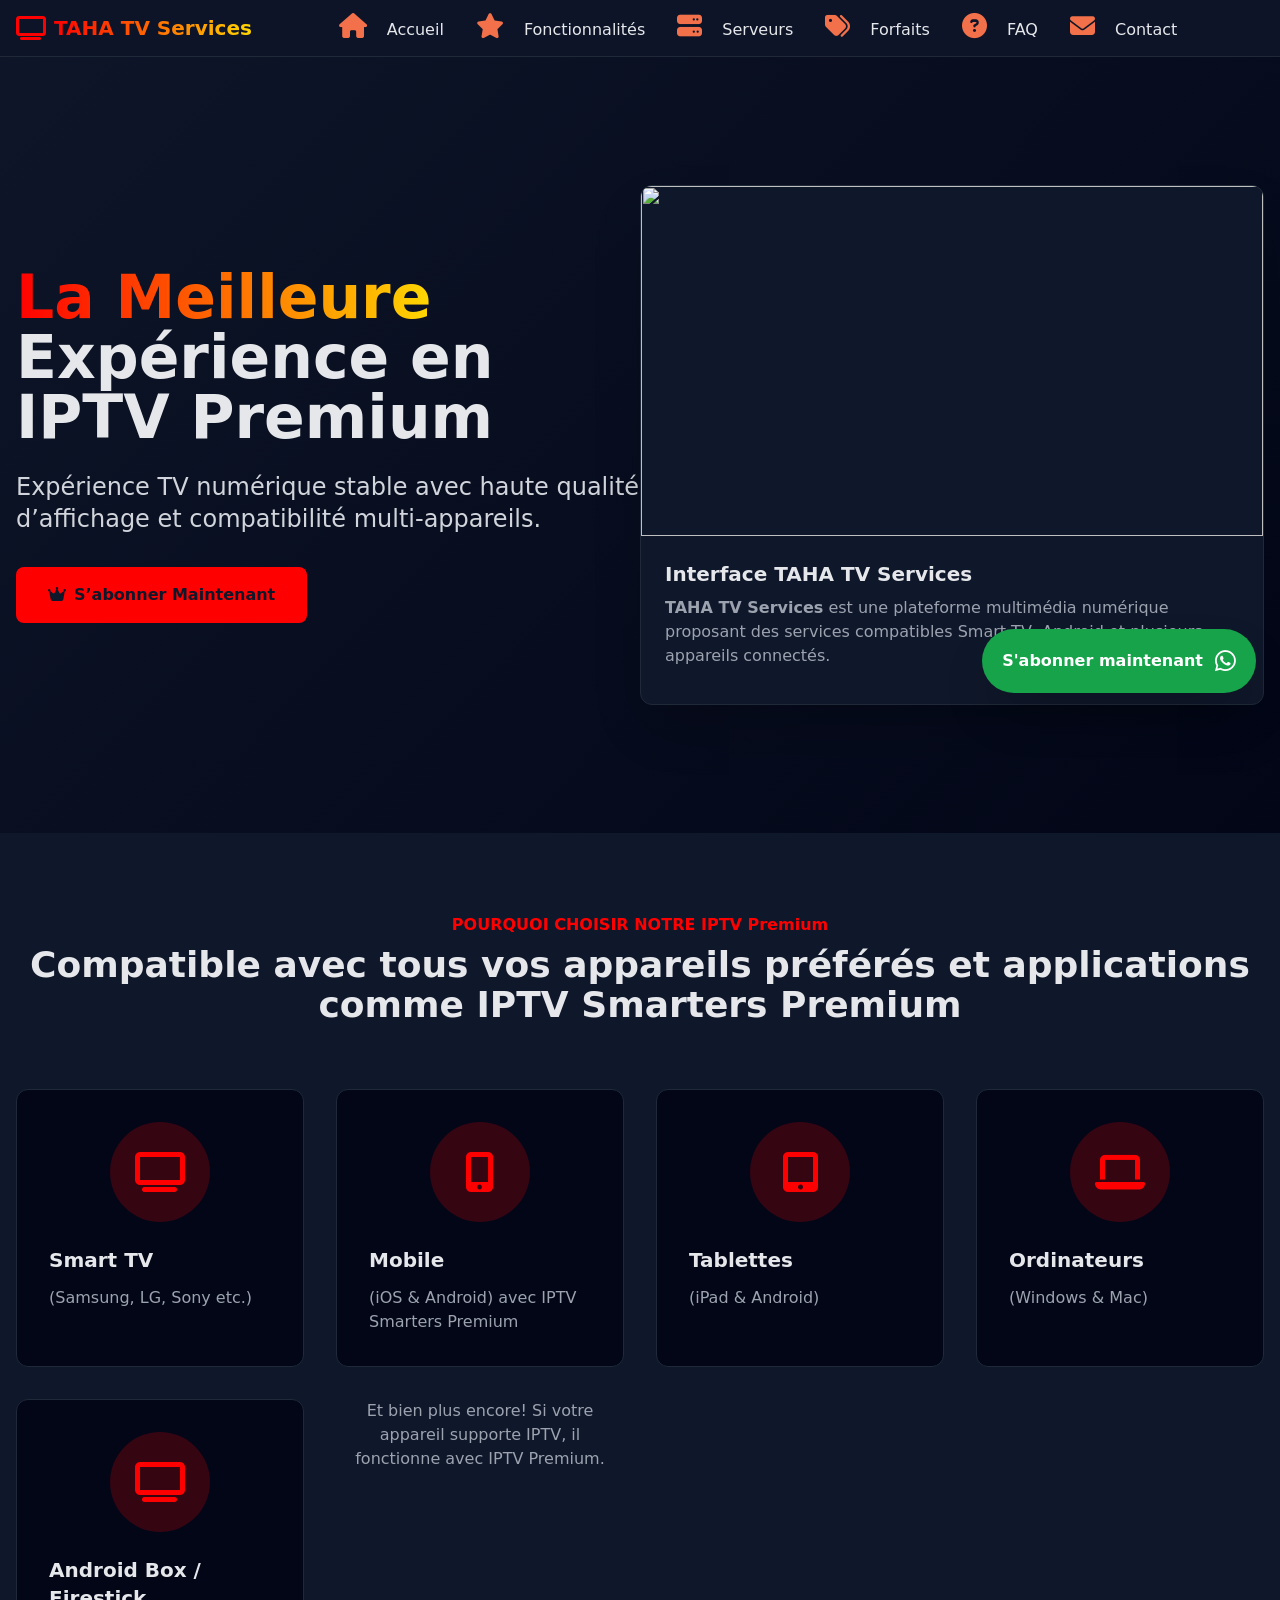
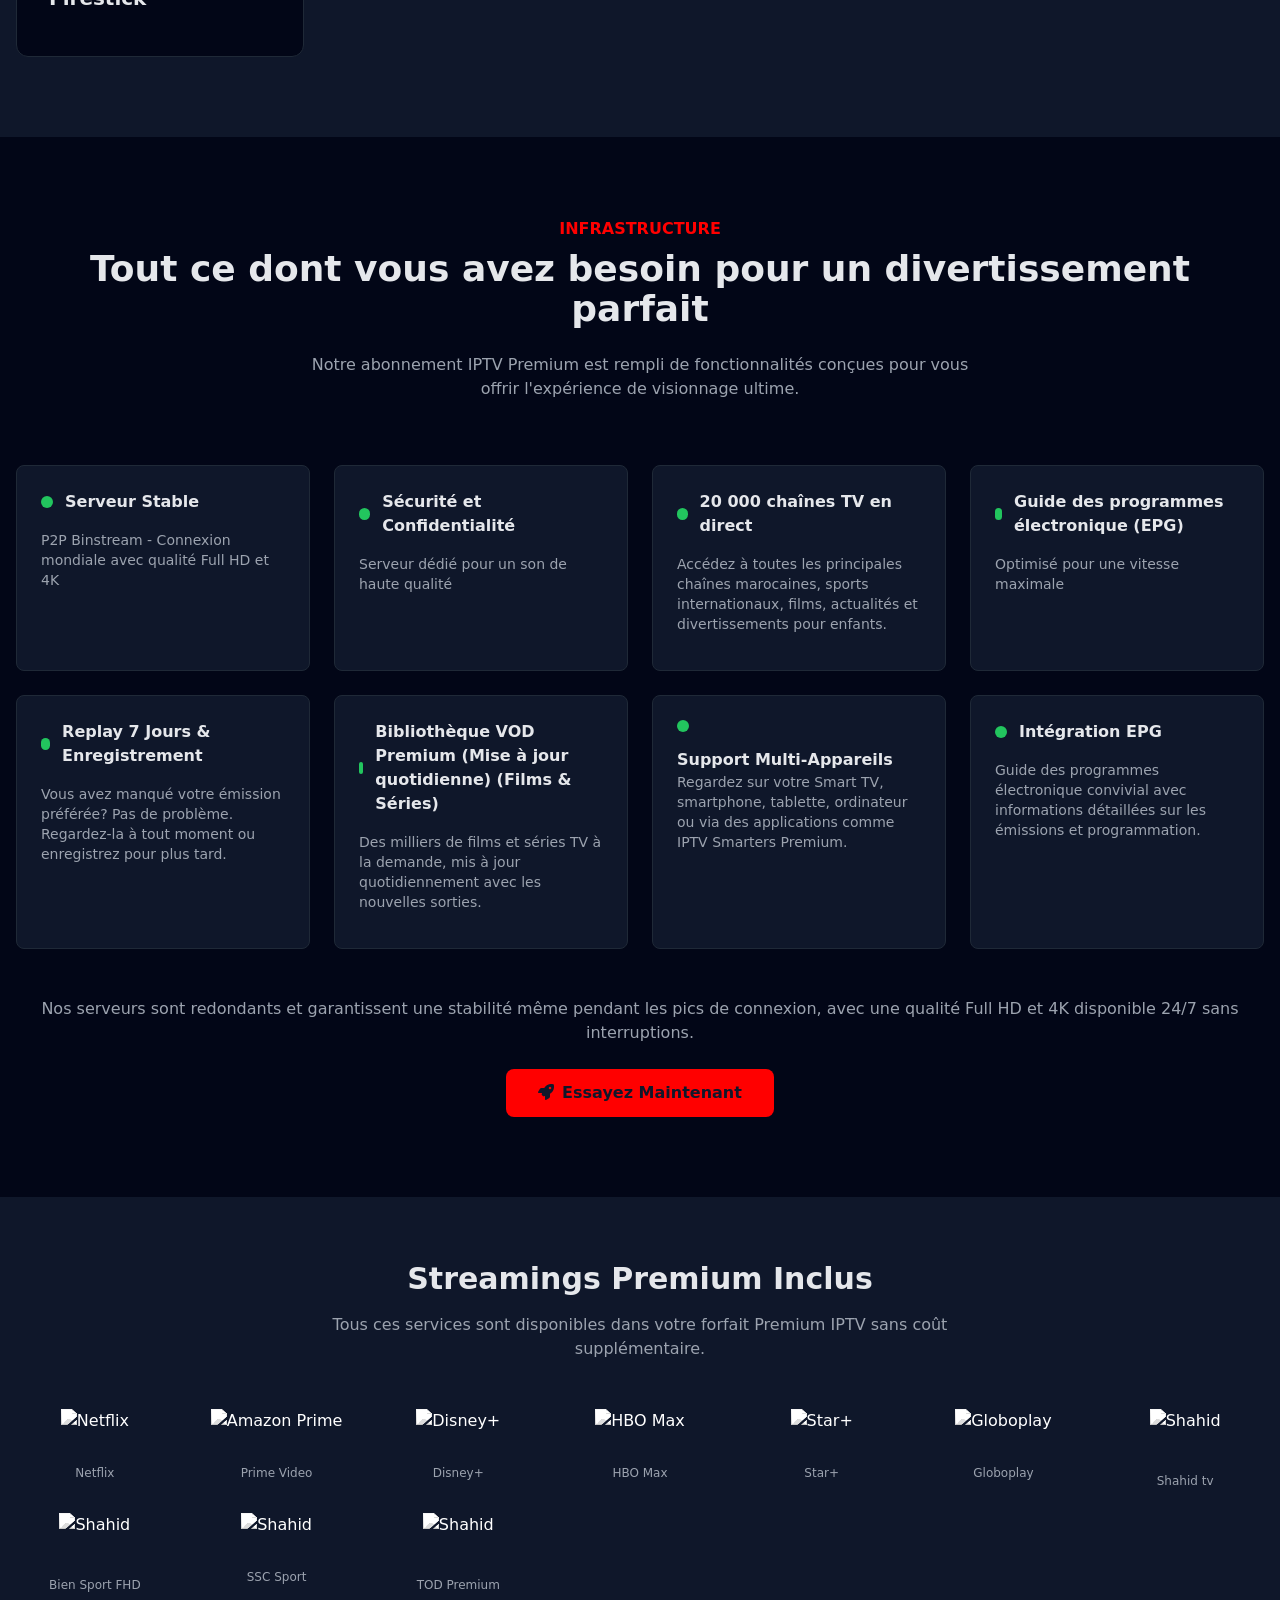
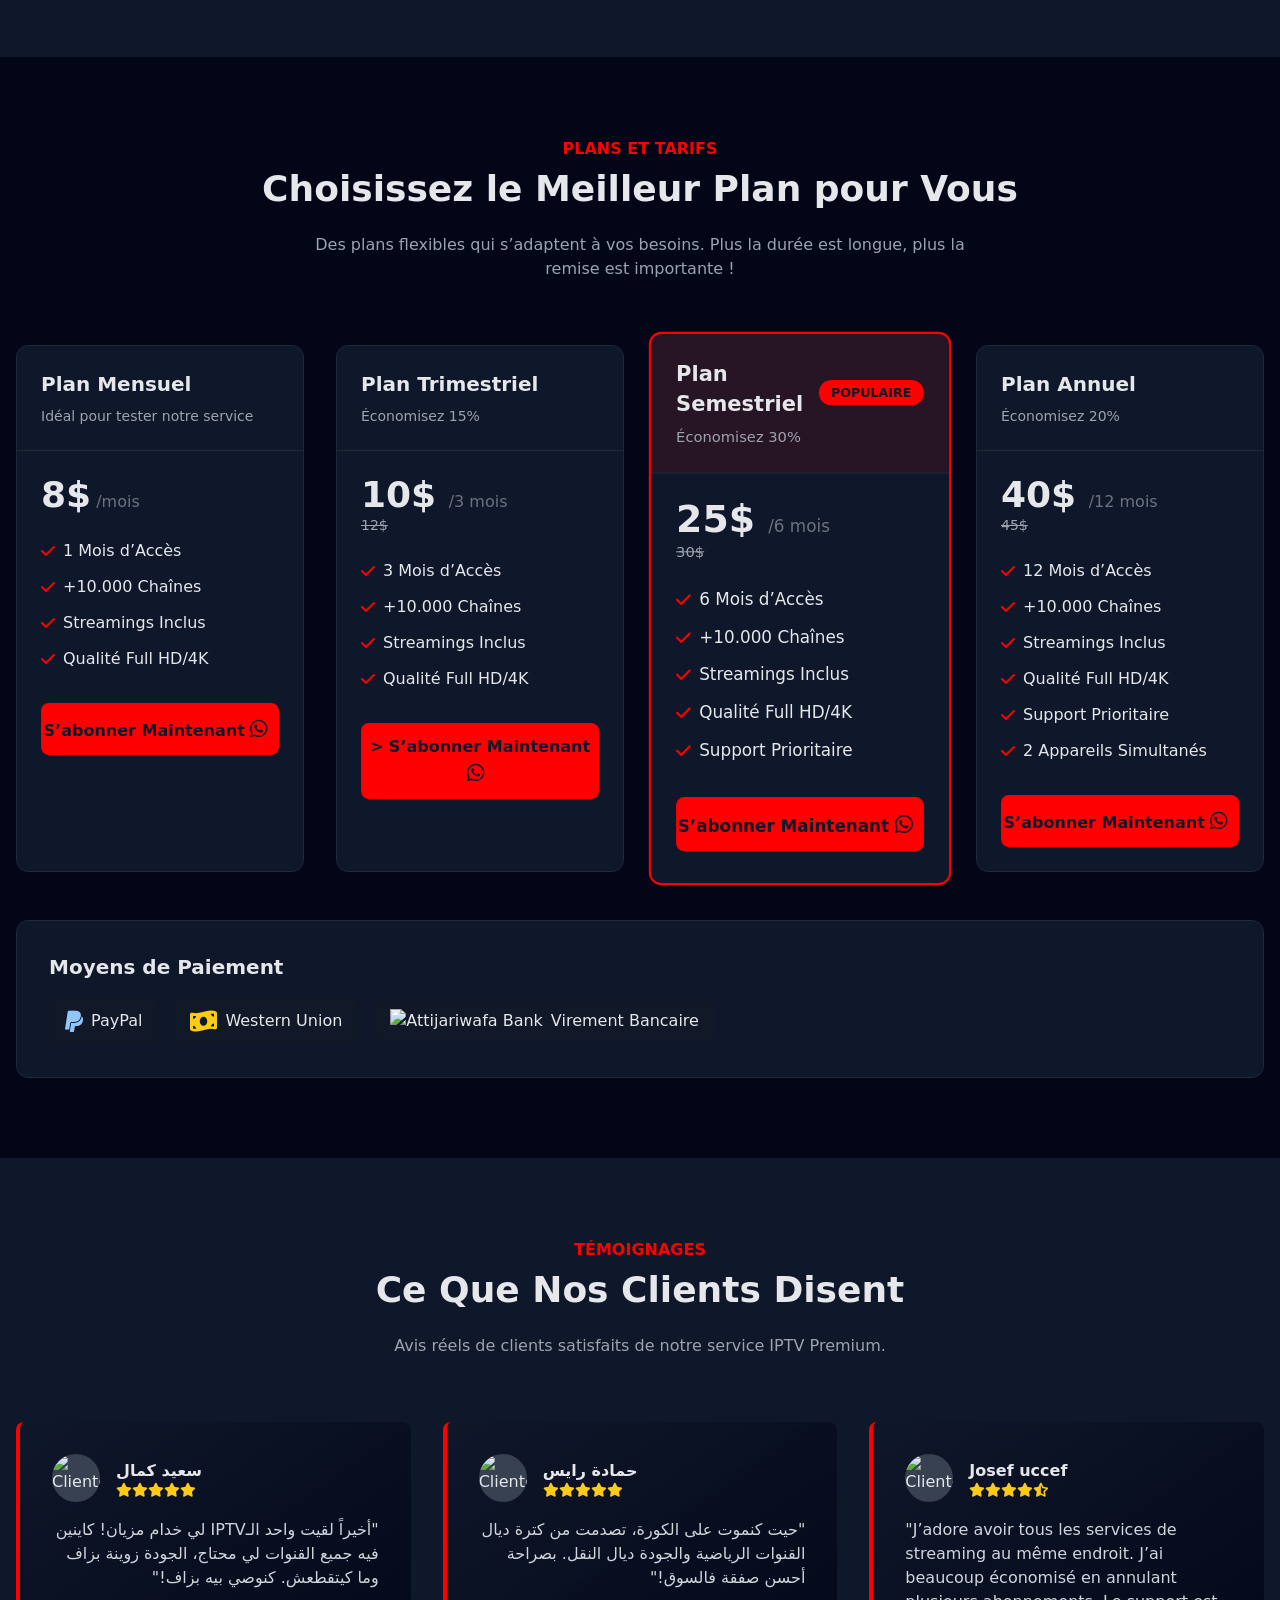
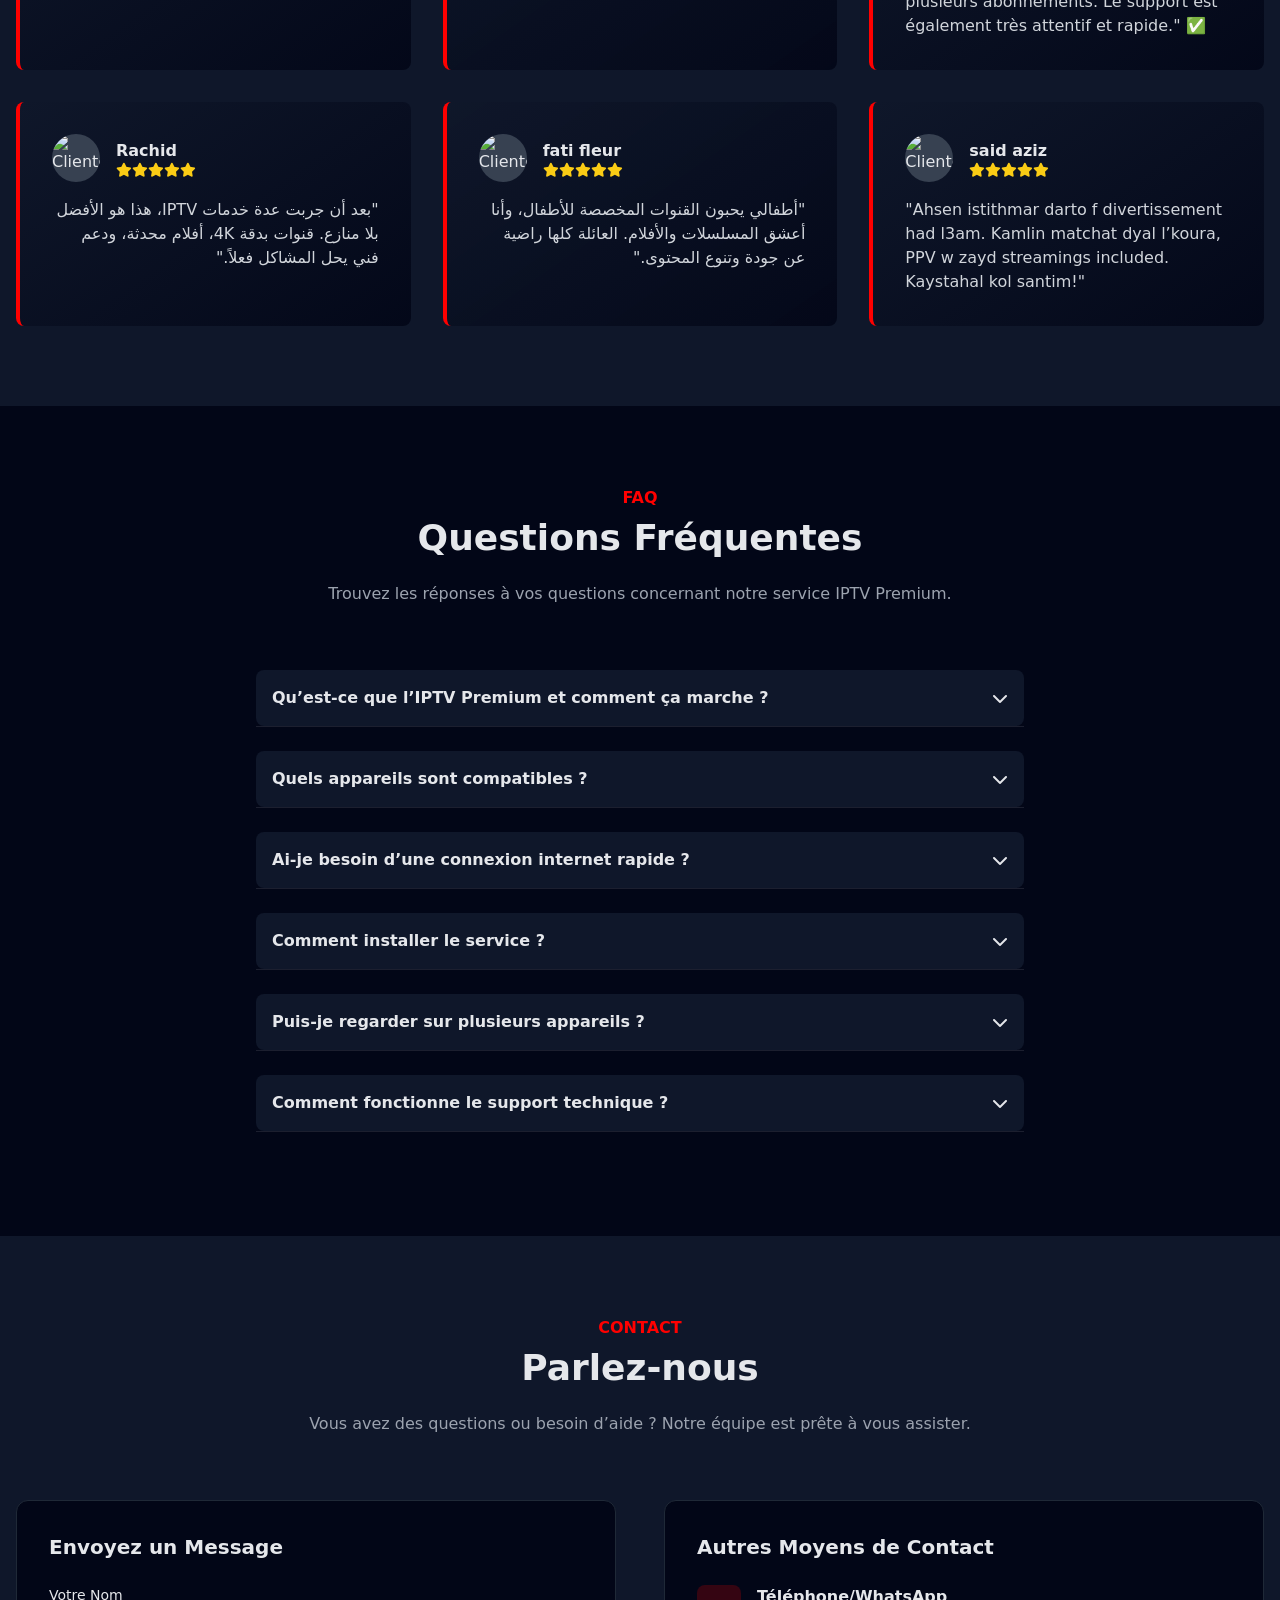
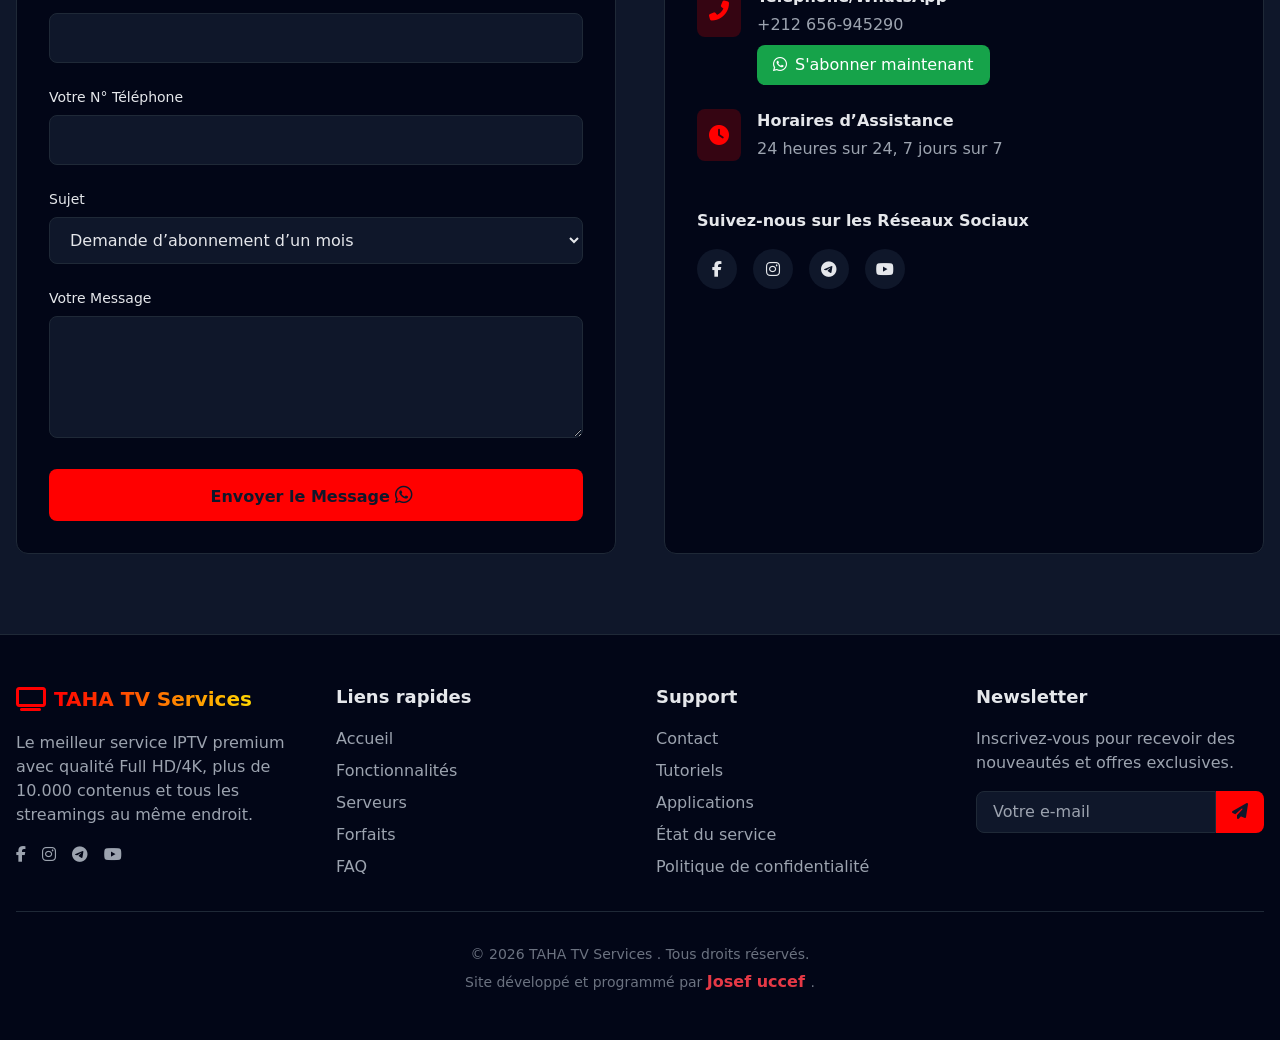
==== commit b58ffe81: "upd 111" ====
--- a/index.html
+++ b/index.html
@@ -3,27 +3,68 @@
     <head>
         <meta charset="UTF-8" />
         <meta name="viewport" content="width=device-width, initial-scale=1.0" />
-        <title>TAHA TV Services | Services Multimédias</title>
+        <!-- SEO Meta -->
+        <title>TAHA TV PRO - Abonnement IPTV Premium au Maroc</title>
+
         <meta
             name="description"
-            content="TAHA TV Services propose des solutions de divertissement numérique avec assistance et compatibilité multi-appareils."
+            content="TAHA TV PRO propose des abonnements IPTV premium avec chaînes internationales, sport, films et séries en haute qualité compatibles Smart TV, Android, iPhone et PC."
         />
+
         <meta
             name="keywords"
-            content="TAHA TV, services multimédias, télévision numérique, streaming multimédia , Bein Sport, Match Live,MarocIP/TV ,marocTv,yacinTv,DramaLive,Kooora,taha,tv,TAHA TV Services"
+            content="IPTV Maroc, abonnement IPTV, IPTV premium, Smart TV IPTV, TAHA TV, IPTV France, IPTV Arabic"
         />
-        <meta property="og:site_name" content="TAHA TV Services" />
+
+        <meta name="robots" content="index, follow" />
+        <meta name="author" content="TAHA TV PRO" />
+
+        <!-- Open Graph -->
+        <meta property="og:type" content="website" />
+        <meta property="og:title" content="TAHA TV PRO - IPTV Premium" />
+        <meta
+            property="og:description"
+            content="Abonnements IPTV fiables et haute qualité compatibles avec tous les appareils."
+        />
+        <meta property="og:url" content="https://tahatvpro.com/" />
+        <meta
+            property="og:image"
+            content="https://tahatvpro.com/img/favicon.png"
+        />
+
+        <!-- Twitter -->
+        <meta name="twitter:card" content="summary_large_image" />
+        <meta name="twitter:title" content="TAHA TV PRO" />
+        <meta
+            name="twitter:description"
+            content="Abonnement IPTV premium avec support rapide."
+        />
+
+        <!-- Canonical -->
+        <link rel="canonical" href="https://tahatvpro.com/" />
+        <link
+            rel="icon"
+            type="image/png"
+            sizes="32x32"
+            href="./img/facicon/favicon-32x32.png"
+        />
+        <link
+            rel="icon"
+            type="image/png"
+            sizes="16x16"
+            href="./img/facicon/favicon-16x16.png"
+        />
+
+        <!-- Structured Data -->
         <script type="application/ld+json">
             {
                 "@context": "https://schema.org",
                 "@graph": [
                     {
                         "@type": "Organization",
-                        "name": "TAHA TV Services",
-                        "alternateName": "TAHA TV",
-                        "url": "https://jo-tv.github.io/TAHA-TV/",
-                        "logo": "https://jo-tv.github.io/TAHA-TV/img/favicon.png",
-                        "description": "Services multimédias numériques compatibles avec plusieurs appareils.",
+                        "name": "TAHA TV PRO",
+                        "url": "https://tahatvpro.com/",
+                        "logo": "./img/facicon/favicon.png",
                         "sameAs": [
                             "https://www.facebook.com/tahaprotv",
                             "https://www.instagram.com/tahaprotv"
@@ -35,22 +76,106 @@
                             "availableLanguage": ["French", "Arabic"]
                         }
                     },
+
                     {
                         "@type": "WebSite",
-                        "name": "TAHA TV Services",
-                        "alternateName": "TAHA TV",
-                        "url": "https://jo-tv.github.io/TAHA-TV/",
+                        "name": "TAHA TV PRO",
+                        "url": "https://tahatvpro.com/",
                         "potentialAction": {
                             "@type": "SearchAction",
-                            "target": "https://jo-tv.github.io/TAHA-TV/?q={search_term_string}",
+                            "target": "https://tahatvpro.com/?q={search_term_string}",
                             "query-input": "required name=search_term_string"
+                        }
+                    },
+
+                    {
+                        "@type": "Service",
+                        "name": "Abonnement IPTV Premium",
+                        "provider": {
+                            "@type": "Organization",
+                            "name": "TAHA TV PRO"
+                        },
+                        "areaServed": "MA",
+                        "serviceType": "IPTV Streaming Service",
+                        "description": "Service IPTV premium avec chaînes internationales, sport, films et séries."
+                    },
+
+                    {
+                        "@type": "Product",
+                        "name": "Pack IPTV 12 Mois",
+                        "image": "https://tahatvpro.com/img/pack12mois.jpg",
+                        "description": "Abonnement IPTV premium valable 12 mois.",
+                        "brand": {
+                            "@type": "Brand",
+                            "name": "TAHA TV PRO"
+                        },
+                        "offers": {
+                            "@type": "Offer",
+                            "url": "https://tahatvpro.com/",
+                            "priceCurrency": "$",
+                            "price": "40",
+                            "availability": "https://schema.org/InStock"
+                        }
+                    },
+
+                    {
+                        "@type": "Product",
+                        "name": "Pack IPTV 6 Mois",
+                        "image": "https://tahatvpro.com/img/pack6mois.jpg",
+                        "description": "Abonnement IPTV premium valable 6 mois.",
+                        "brand": {
+                            "@type": "Brand",
+                            "name": "TAHA TV PRO"
+                        },
+                        "offers": {
+                            "@type": "Offer",
+                            "url": "https://tahatvpro.com/",
+                            "priceCurrency": "$",
+                            "price": "25",
+                            "availability": "https://schema.org/InStock"
+                        }
+                    },
+                    {
+                        "@type": "Product",
+                        "name": "Pack IPTV 3 Mois",
+                        "image": "https://tahatvpro.com/img/pack6mois.jpg",
+                        "description": "Abonnement IPTV premium valable 3 mois.",
+                        "brand": {
+                            "@type": "Brand",
+                            "name": "TAHA TV PRO"
+                        },
+                        "offers": {
+                            "@type": "Offer",
+                            "url": "https://tahatvpro.com/",
+                            "priceCurrency": "$",
+                            "price": "10",
+                            "availability": "https://schema.org/InStock"
+                        }
+                    },
+                    {
+                        "@type": "Product",
+                        "name": "Pack IPTV 1 Mois",
+                        "image": "https://tahatvpro.com/img/pack6mois.jpg",
+                        "description": "Abonnement IPTV premium valable 1 mois.",
+                        "brand": {
+                            "@type": "Brand",
+                            "name": "TAHA TV PRO"
+                        },
+                        "offers": {
+                            "@type": "Offer",
+                            "url": "https://tahatvpro.com/",
+                            "priceCurrency": "$",
+                            "price": "8",
+                            "availability": "https://schema.org/InStock"
                         }
                     }
                 ]
             }
         </script>
-<script src="https://cdn.tailwindcss.com"></script
-       > <link
+        <link rel="manifest" href="/manifest.json" />
+        <meta name="theme-color" content="#0f172a" />
+        <script src="js/tailwain.js"></script>
+        <link
             rel="stylesheet"
             href="https://cdnjs.cloudflare.com/ajax/libs/font-awesome/6.4.0/css/all.min.css"
         />
@@ -143,7 +268,7 @@
         >
             <div class="absolute inset-0 opacity-20">
                 <div
-                    class="absolute inset-0 bg-[url('https://encrypted-tbn0.gstatic.com/images?q=tbn:ANd9GcTV7025Vwatwo2rBI2oQB_ydXAwm3iGDnW5YfI94wtmHA&amp;s=10')] bg-cover bg-center"
+                    class="absolute inset-0 bg-[url('https://encrypted-tbn0.gstatic.com/images?q=tbn:ANd9GcQu2a1PcFTz-YKwz-_q2yDrPs0LuYaqFXmx2DxYZdMiPn6c2RAySxKkosM&amp;s=10')] bg-cover bg-center"
                 ></div>
             </div>
 
@@ -302,9 +427,9 @@
                         parfait
                     </h2>
                     <p class="max-w-2xl mx-auto text-gray-400">
-                        Notre abonnement IPTV Premium est rempli de fonctionnalités
-                        conçues pour vous offrir l'expérience de visionnage
-                        ultime.
+                        Notre abonnement IPTV Premium est rempli de
+                        fonctionnalités conçues pour vous offrir l'expérience de
+                        visionnage ultime.
                     </p>
                 </div>
 
@@ -1095,7 +1220,8 @@
                             class="faq-question flex justify-between items-center cursor-pointer p-4 bg-dark rounded-lg"
                         >
                             <h3 class="font-bold">
-                                Qu’est-ce que l’IPTV Premium et comment ça marche ?
+                                Qu’est-ce que l’IPTV Premium et comment ça
+                                marche ?
                             </h3>
                             <i
                                 class="fas fa-chevron-down transition-transform duration-300"
@@ -1105,9 +1231,9 @@
                             class="faq-answer hidden p-4 bg-dark/50 rounded-b-lg"
                         >
                             <p class="text-gray-400">
-                                L’IPTV Premium (Internet Protocol Television) est une
-                                technologie qui permet de regarder la TV via
-                                internet. Au lieu d’utiliser les signaux du
+                                L’IPTV Premium (Internet Protocol Television)
+                                est une technologie qui permet de regarder la TV
+                                via internet. Au lieu d’utiliser les signaux du
                                 câble ou du satellite, le contenu est diffusé
                                 par protocole internet, offrant plus de
                                 flexibilité et une meilleure qualité.
@@ -1646,7 +1772,7 @@
                             </div>
                             <div>
                                 <h3 class="font-bold text-lg">
-                                     TAHA TV Services
+                                    TAHA TV Services
                                 </h3>
                                 <p class="text-xs text-white/90">
                                     En ligne • Réponse rapide
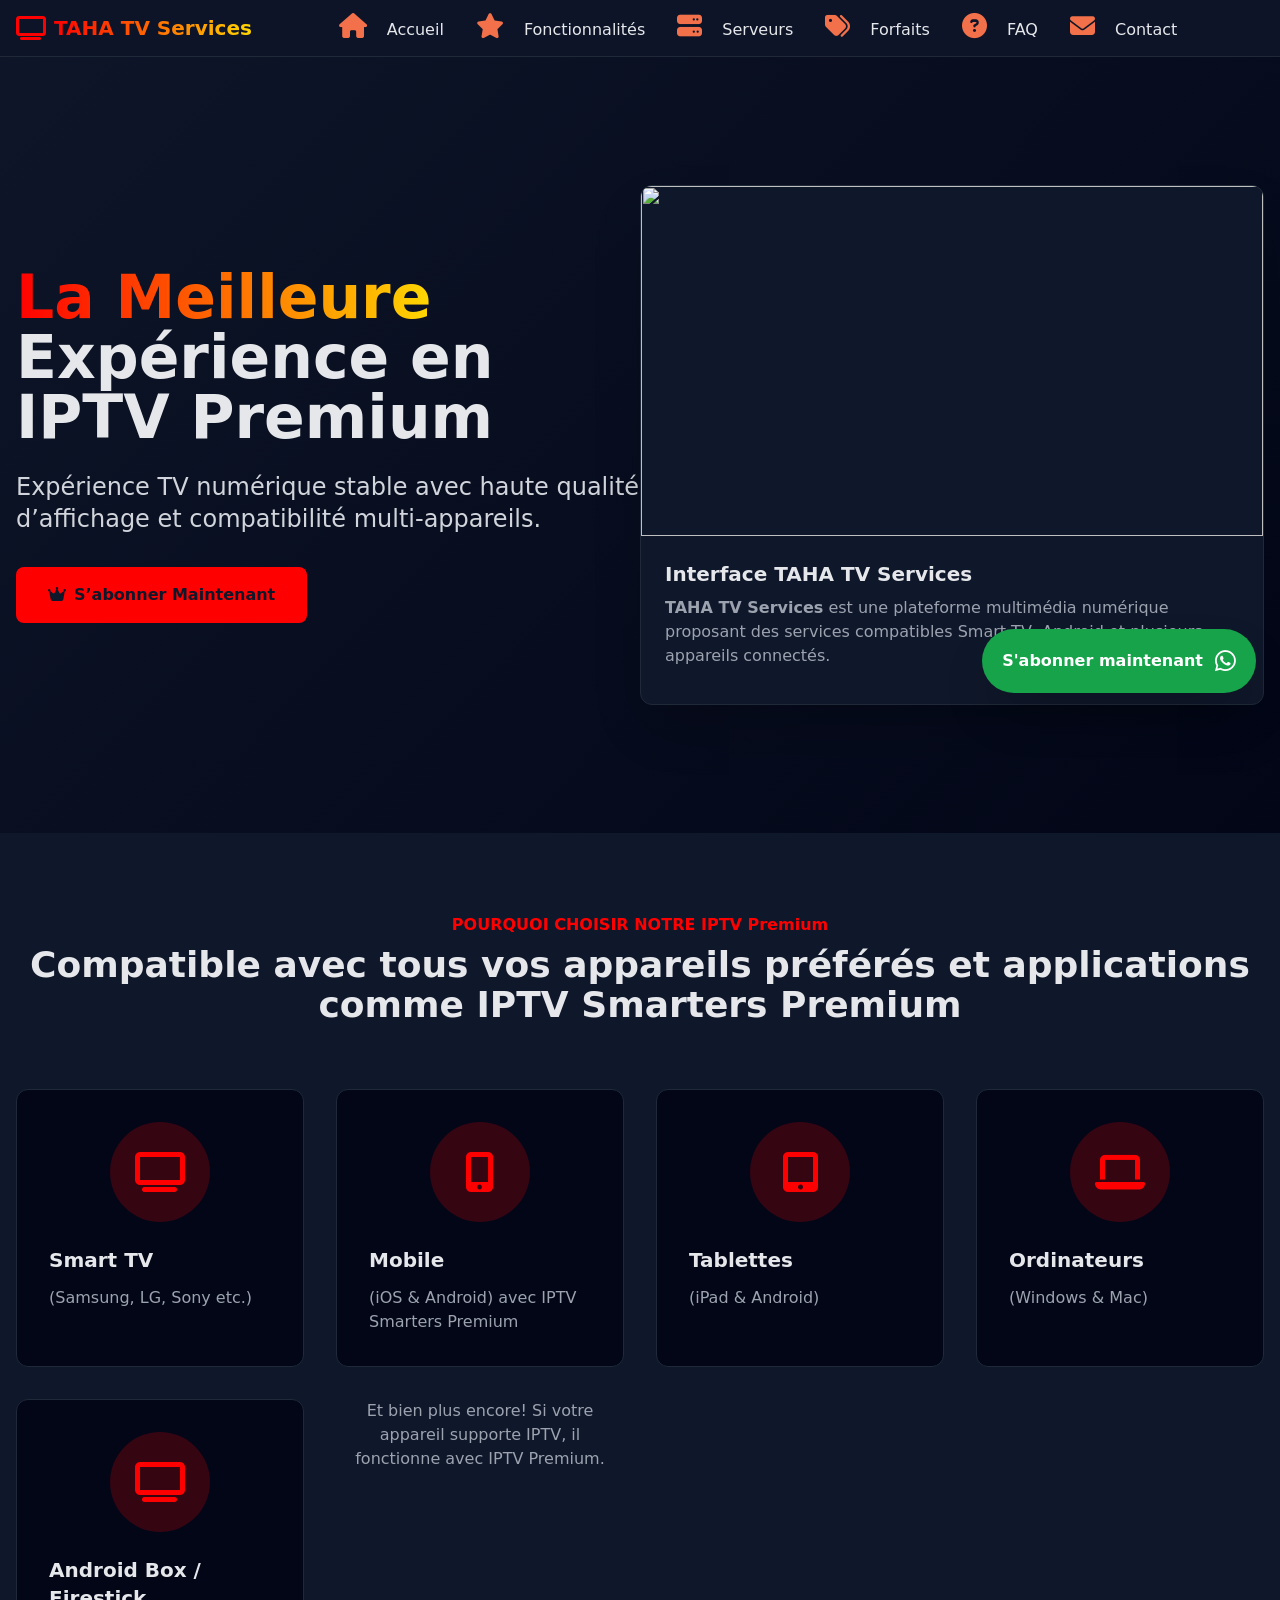
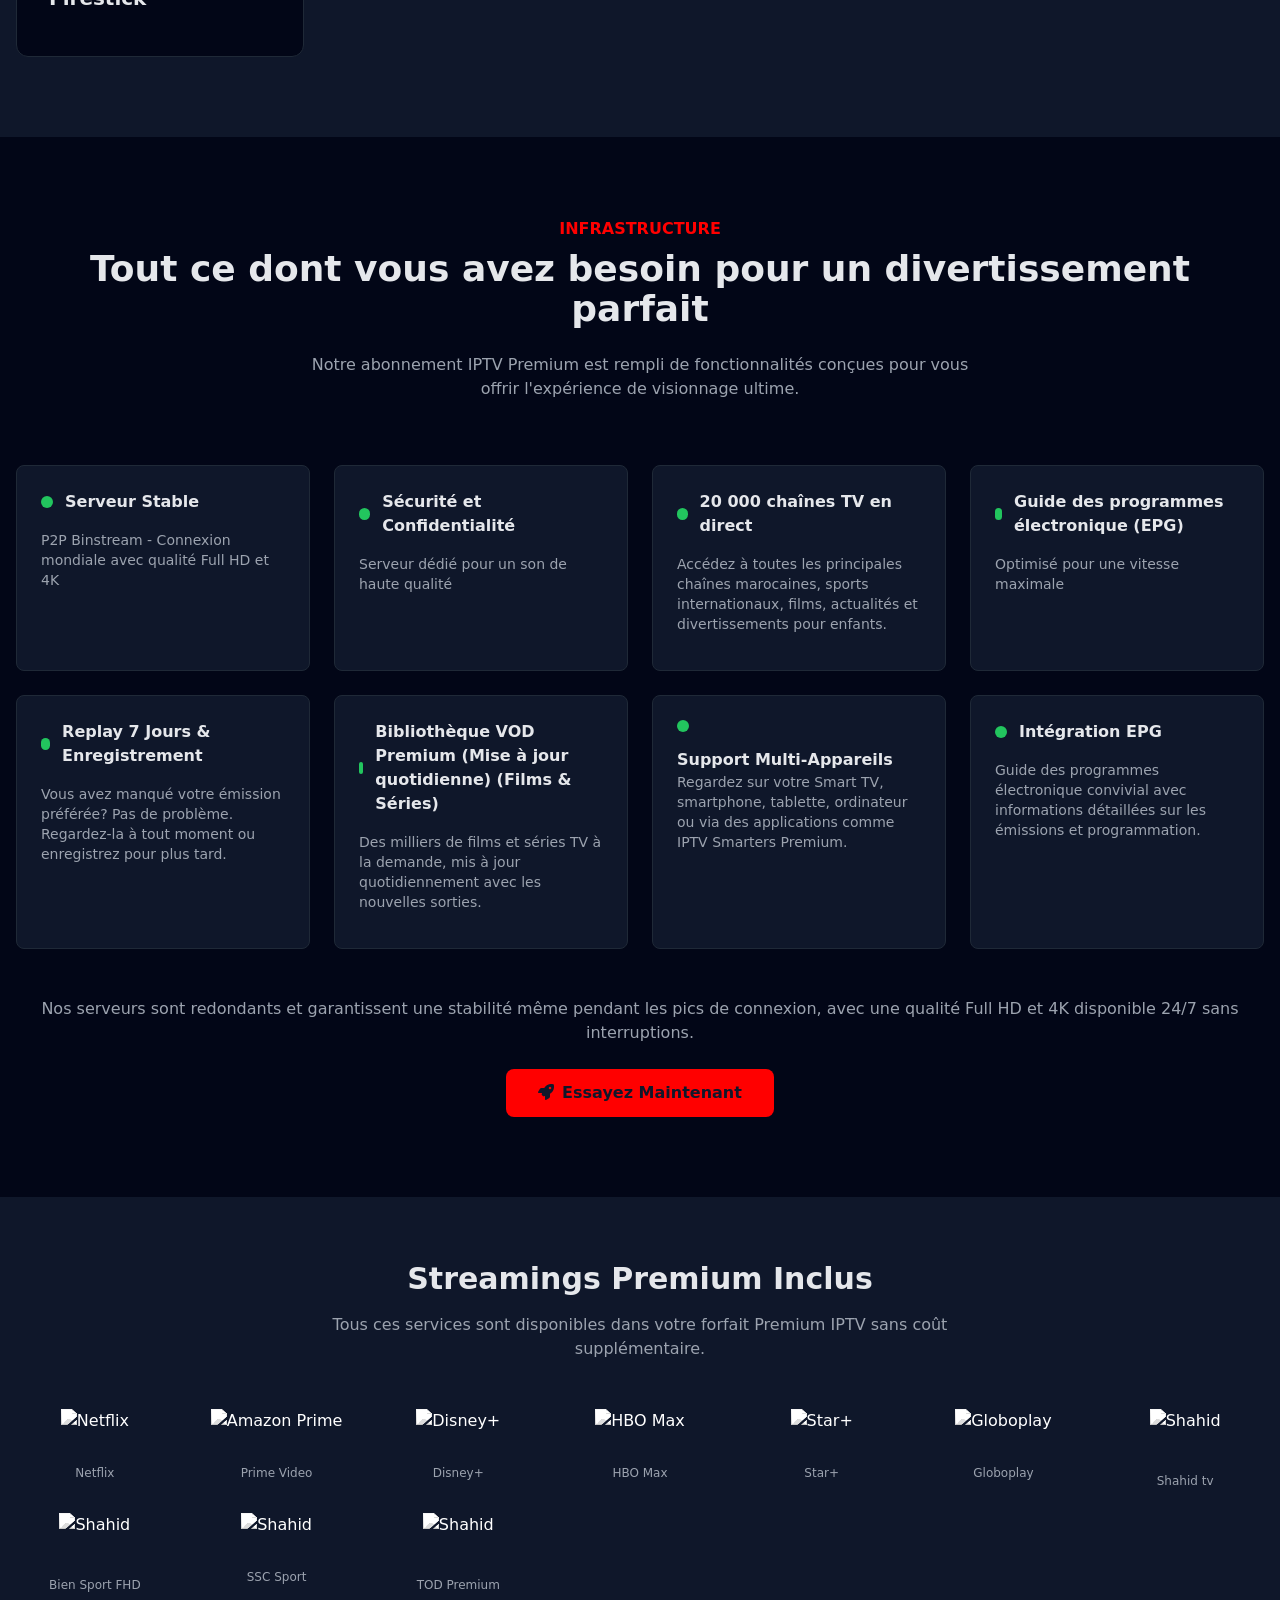
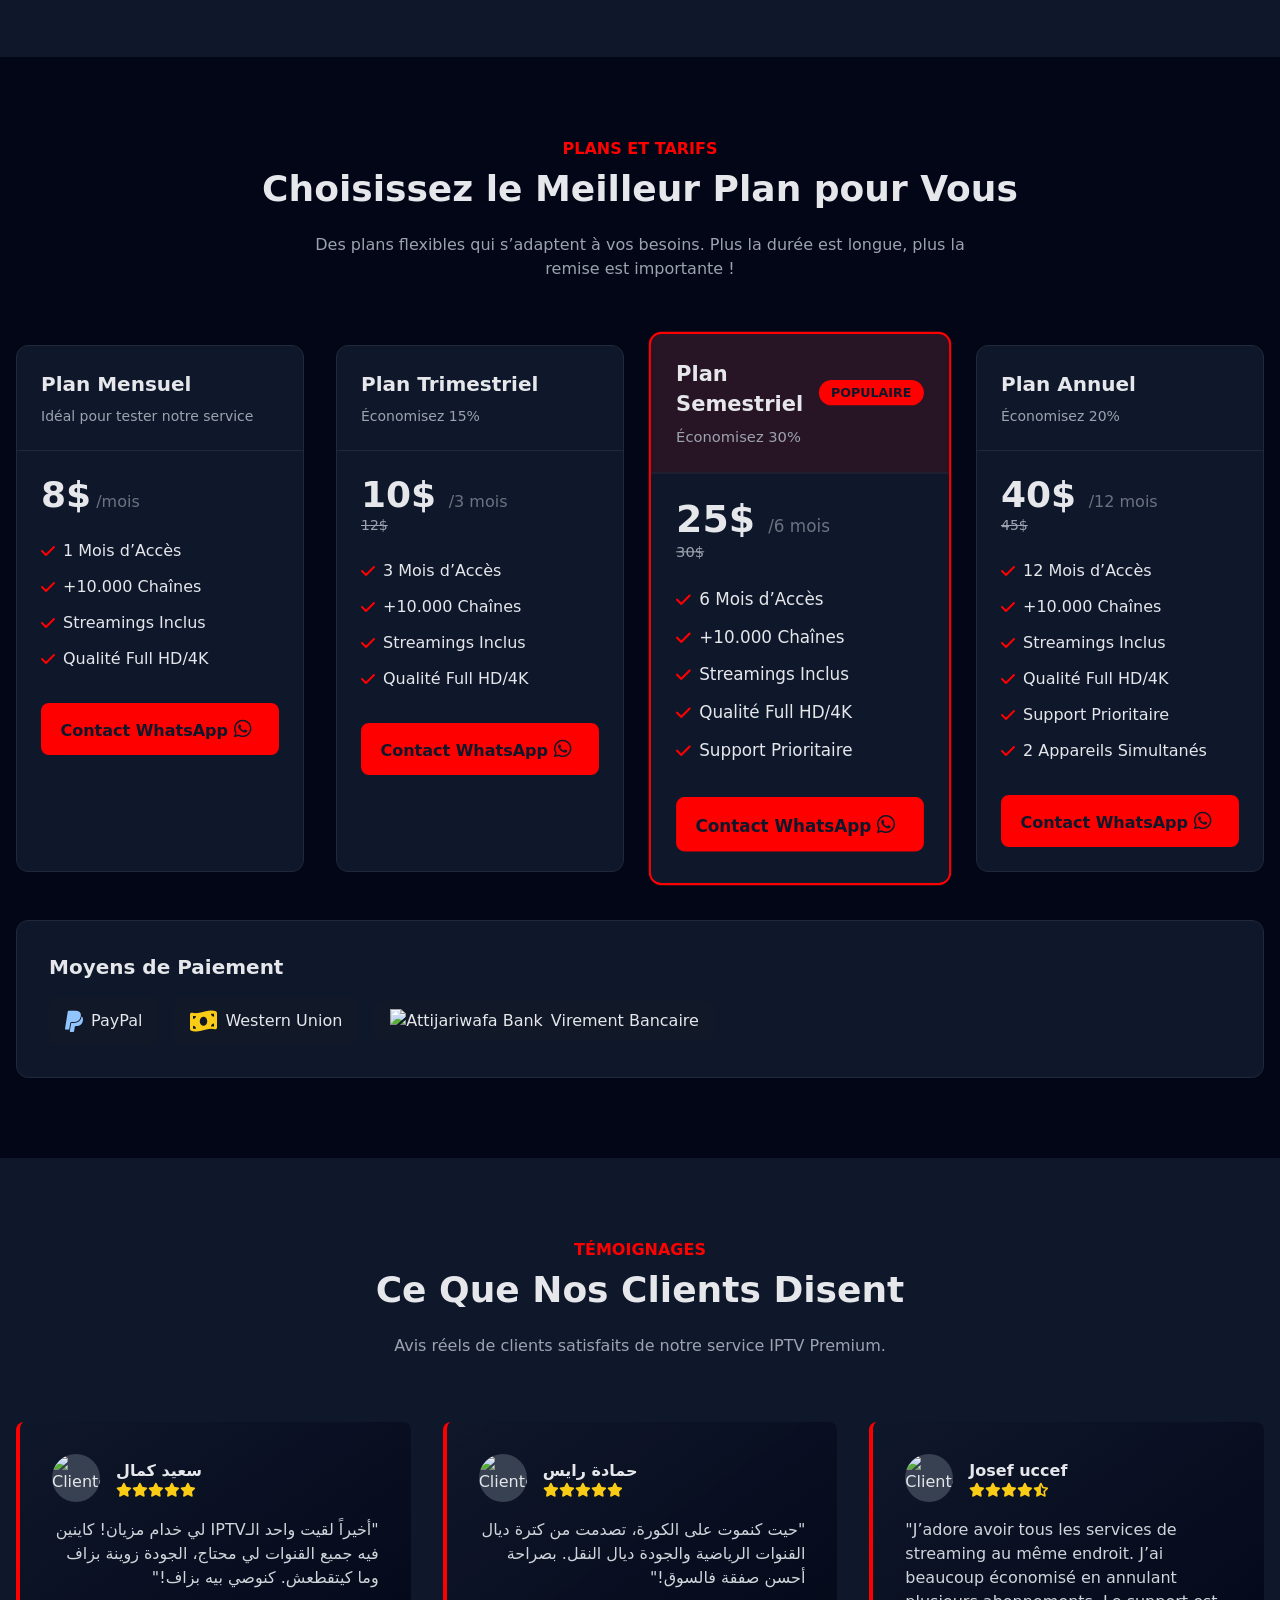
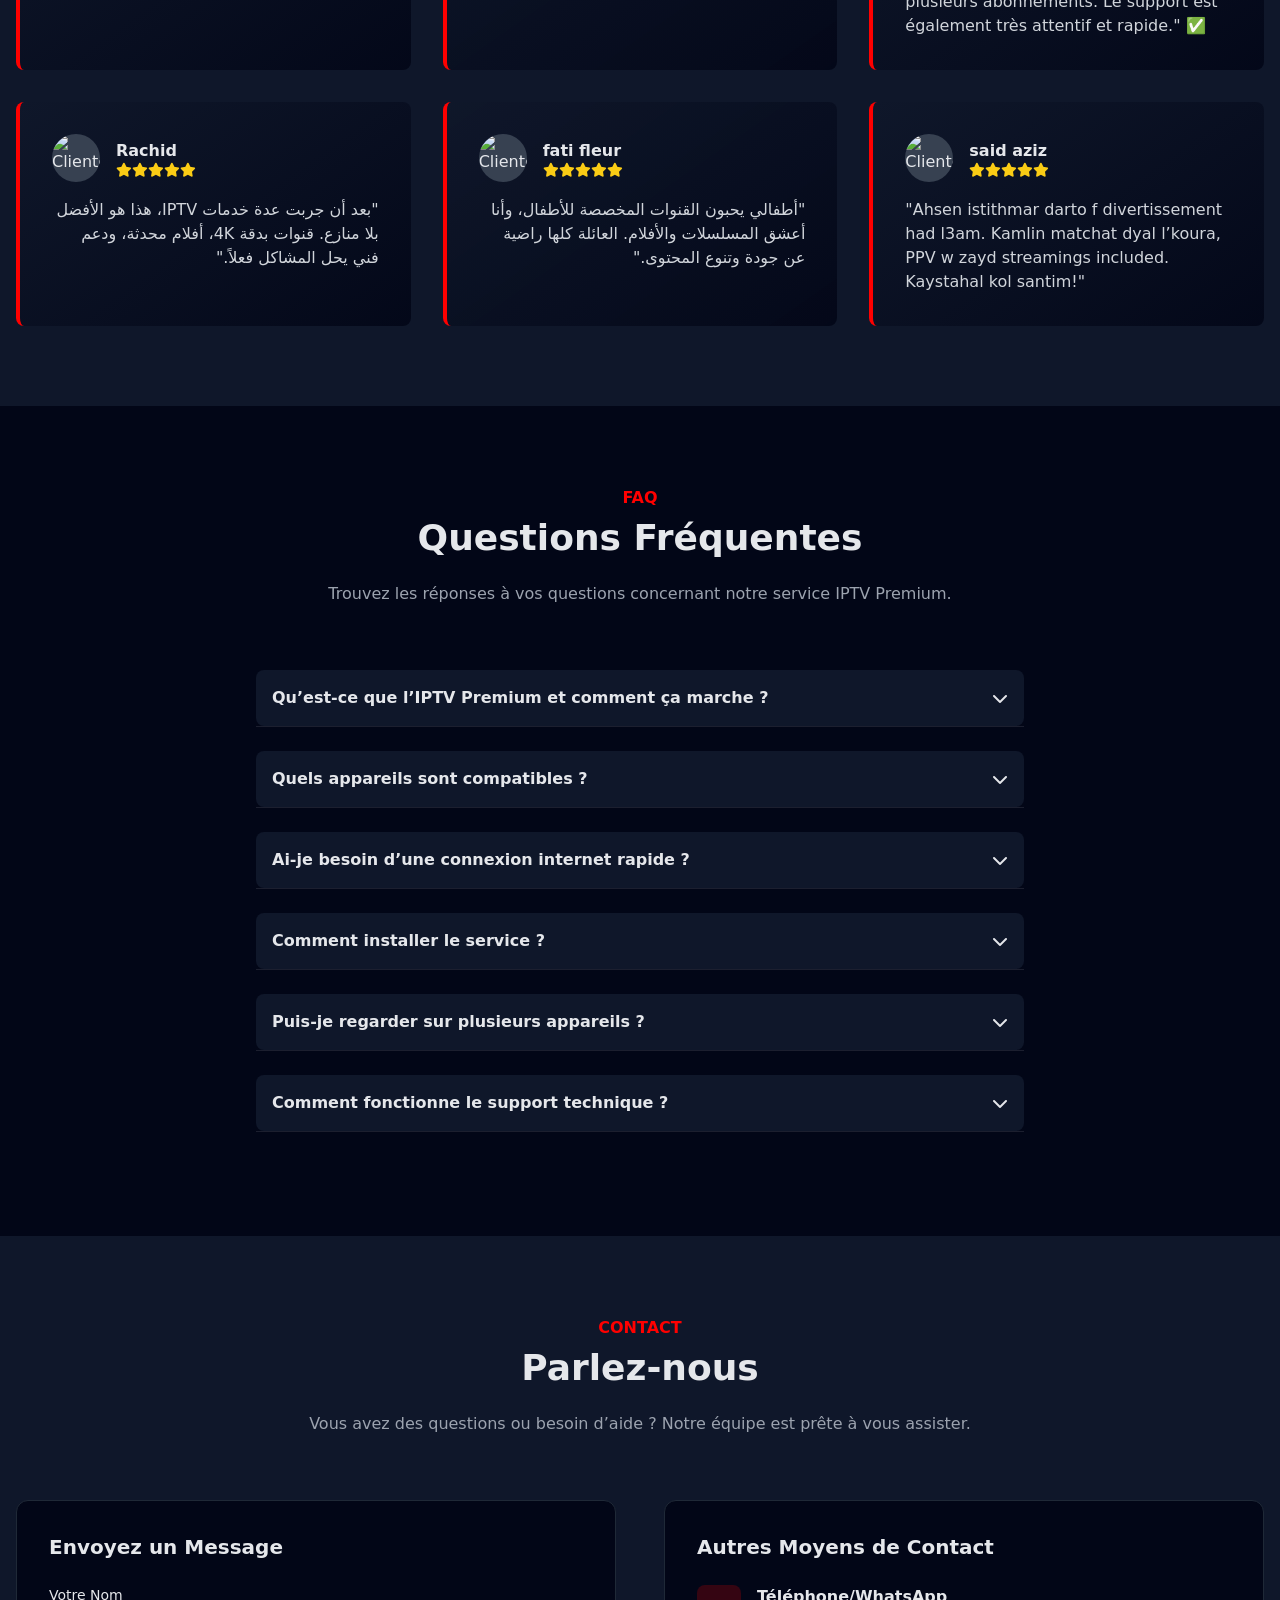
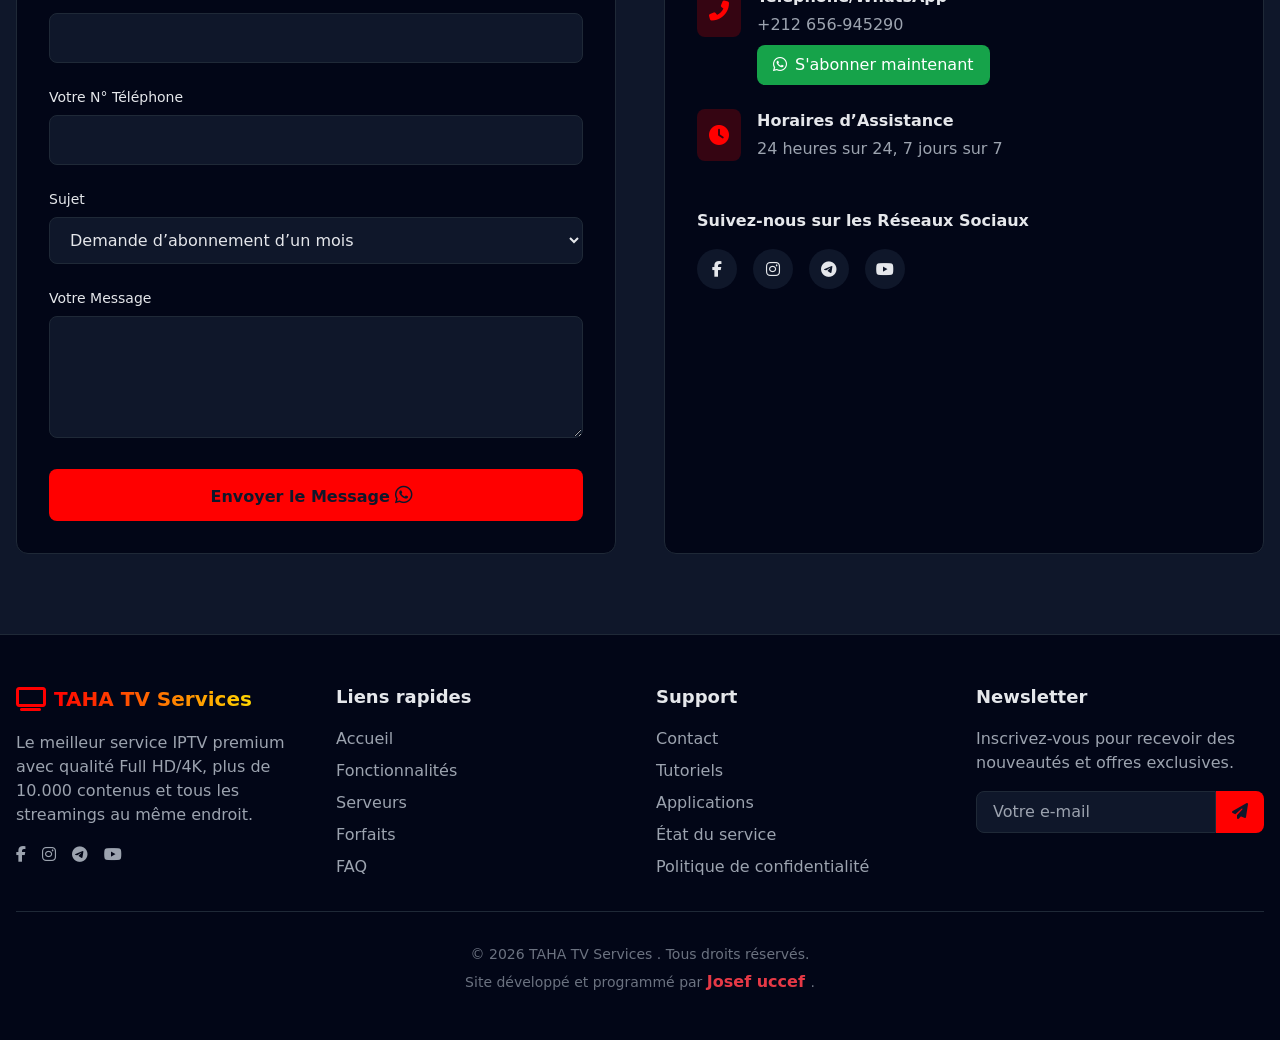
==== commit 121cc487: "new google" ====
--- a/index.html
+++ b/index.html
@@ -4,16 +4,16 @@
         <meta charset="UTF-8" />
         <meta name="viewport" content="width=device-width, initial-scale=1.0" />
         <!-- SEO Meta -->
-        <title>TAHA TV PRO - Abonnement IPTV Premium au Maroc</title>
+        <title>TAHA TV PRO - Service de streaming numérique Au Maroc</title>
 
         <meta
             name="description"
-            content="TAHA TV PRO propose des abonnements IPTV premium avec chaînes internationales, sport, films et séries en haute qualité compatibles Smart TV, Android, iPhone et PC."
+            content="TAHA TV PRO propose une plateforme multimédia compatible avec Smart TV, Android, iPhone et PC."
         />
 
         <meta
             name="keywords"
-            content="IPTV Maroc, abonnement IPTV, IPTV premium, Smart TV IPTV, TAHA TV, IPTV France, IPTV Arabic"
+            content="streaming multimédia, Smart TV, Android TV, plateforme digitale"
         />
 
         <meta name="robots" content="index, follow" />
@@ -21,10 +21,13 @@
 
         <!-- Open Graph -->
         <meta property="og:type" content="website" />
-        <meta property="og:title" content="TAHA TV PRO - IPTV Premium" />
+        <meta
+            property="og:title"
+            content="TAHA TV PRO - Service de streaming numérique Au Maroc"
+        />
         <meta
             property="og:description"
-            content="Abonnements IPTV fiables et haute qualité compatibles avec tous les appareils."
+            content="Abonnements Service de streaming numérique fiables et haute qualité compatibles avec tous les appareils."
         />
         <meta property="og:url" content="https://tahatvpro.com/" />
         <meta
@@ -39,6 +42,16 @@
             name="twitter:description"
             content="Abonnement IPTV premium avec support rapide."
         />
+        <meta
+            http-equiv="Content-Security-Policy"
+            content="
+    default-src 'self';
+    script-src 'self' 'unsafe-inline' https:;
+    style-src 'self' 'unsafe-inline' https:;
+    img-src 'self' data: https:;
+    font-src 'self' data: https:;
+"
+        />
 
         <!-- Canonical -->
         <link rel="canonical" href="https://tahatvpro.com/" />
@@ -46,13 +59,13 @@
             rel="icon"
             type="image/png"
             sizes="32x32"
-            href="./img/facicon/favicon-32x32.png"
+            href="https://tahatvpro.com/img/facicon/favicon-32x32.png"
         />
         <link
             rel="icon"
             type="image/png"
             sizes="16x16"
-            href="./img/facicon/favicon-16x16.png"
+            href="https://tahatvpro.com/img/facicon/favicon-16x16.png"
         />
 
         <!-- Structured Data -->
@@ -64,7 +77,7 @@
                         "@type": "Organization",
                         "name": "TAHA TV PRO",
                         "url": "https://tahatvpro.com/",
-                        "logo": "./img/facicon/favicon.png",
+                        "logo": "https://tahatvpro.com/img/facicon/favicon.png",
                         "sameAs": [
                             "https://www.facebook.com/tahaprotv",
                             "https://www.instagram.com/tahaprotv"
@@ -80,101 +93,21 @@
                     {
                         "@type": "WebSite",
                         "name": "TAHA TV PRO",
+                        "url": "https://tahatvpro.com/"
+                    },
+
+                    {
+                        "@type": "WebPage",
+                        "name": "TAHA TV PRO",
                         "url": "https://tahatvpro.com/",
-                        "potentialAction": {
-                            "@type": "SearchAction",
-                            "target": "https://tahatvpro.com/?q={search_term_string}",
-                            "query-input": "required name=search_term_string"
-                        }
-                    },
-
-                    {
-                        "@type": "Service",
-                        "name": "Abonnement IPTV Premium",
-                        "provider": {
-                            "@type": "Organization",
-                            "name": "TAHA TV PRO"
-                        },
-                        "areaServed": "MA",
-                        "serviceType": "IPTV Streaming Service",
-                        "description": "Service IPTV premium avec chaînes internationales, sport, films et séries."
-                    },
-
-                    {
-                        "@type": "Product",
-                        "name": "Pack IPTV 12 Mois",
-                        "image": "https://tahatvpro.com/img/pack12mois.jpg",
-                        "description": "Abonnement IPTV premium valable 12 mois.",
-                        "brand": {
-                            "@type": "Brand",
-                            "name": "TAHA TV PRO"
-                        },
-                        "offers": {
-                            "@type": "Offer",
-                            "url": "https://tahatvpro.com/",
-                            "priceCurrency": "$",
-                            "price": "40",
-                            "availability": "https://schema.org/InStock"
-                        }
-                    },
-
-                    {
-                        "@type": "Product",
-                        "name": "Pack IPTV 6 Mois",
-                        "image": "https://tahatvpro.com/img/pack6mois.jpg",
-                        "description": "Abonnement IPTV premium valable 6 mois.",
-                        "brand": {
-                            "@type": "Brand",
-                            "name": "TAHA TV PRO"
-                        },
-                        "offers": {
-                            "@type": "Offer",
-                            "url": "https://tahatvpro.com/",
-                            "priceCurrency": "$",
-                            "price": "25",
-                            "availability": "https://schema.org/InStock"
-                        }
-                    },
-                    {
-                        "@type": "Product",
-                        "name": "Pack IPTV 3 Mois",
-                        "image": "https://tahatvpro.com/img/pack6mois.jpg",
-                        "description": "Abonnement IPTV premium valable 3 mois.",
-                        "brand": {
-                            "@type": "Brand",
-                            "name": "TAHA TV PRO"
-                        },
-                        "offers": {
-                            "@type": "Offer",
-                            "url": "https://tahatvpro.com/",
-                            "priceCurrency": "$",
-                            "price": "10",
-                            "availability": "https://schema.org/InStock"
-                        }
-                    },
-                    {
-                        "@type": "Product",
-                        "name": "Pack IPTV 1 Mois",
-                        "image": "https://tahatvpro.com/img/pack6mois.jpg",
-                        "description": "Abonnement IPTV premium valable 1 mois.",
-                        "brand": {
-                            "@type": "Brand",
-                            "name": "TAHA TV PRO"
-                        },
-                        "offers": {
-                            "@type": "Offer",
-                            "url": "https://tahatvpro.com/",
-                            "priceCurrency": "$",
-                            "price": "8",
-                            "availability": "https://schema.org/InStock"
-                        }
+                        "description": "Plateforme multimédia avec assistance client et compatibilité multi-appareils."
                     }
                 ]
             }
         </script>
         <link rel="manifest" href="/manifest.json" />
         <meta name="theme-color" content="#0f172a" />
-        <script src="js/tailwain.js"></script>
+        <script src="js/tailwind.js"></script>
         <link
             rel="stylesheet"
             href="https://cdnjs.cloudflare.com/ajax/libs/font-awesome/6.4.0/css/all.min.css"
@@ -741,7 +674,7 @@
                                 class="w-full py-3 bg-primary hover:bg-red-700 text-dark font-bold rounded-lg transition duration-300"
                                 onclick="openWhatsAppWidget('Plan Mensuel')"
                             >
-                                S’abonner Maintenant
+                                Contact WhatsApp
                                 <i class="fab fa-whatsapp text-xl mr-2"></i>
                             </button>
                         </div>
@@ -795,7 +728,7 @@
                                 class="w-full py-3 bg-primary hover:bg-red-700 text-dark font-bold rounded-lg transition duration-300"
                                 onclick="openWhatsAppWidget('Plan Trimestriel')"
                             >
-                                > S’abonner Maintenant
+                                Contact WhatsApp
                                 <i class="fab fa-whatsapp text-xl mr-2"></i>
                             </button>
                         </div>
@@ -861,7 +794,7 @@
                                 class="w-full py-3 bg-primary hover:bg-red-700 text-dark font-bold rounded-lg transition duration-300"
                                 onclick="openWhatsAppWidget('Plan Semestriel')"
                             >
-                                S’abonner Maintenant
+                                Contact WhatsApp
                                 <i class="fab fa-whatsapp text-xl mr-2"></i>
                             </button>
                         </div>
@@ -925,7 +858,7 @@
                                 class="w-full py-3 bg-primary hover:bg-red-700 text-dark font-bold rounded-lg transition duration-300"
                                 onclick="openWhatsAppWidget('Plan Annuel')"
                             >
-                                S’abonner Maintenant
+                                Contact WhatsApp
                                 <i class="fab fa-whatsapp text-xl mr-2"></i>
                             </button>
                         </div>
@@ -1727,7 +1660,7 @@
                     <p class="mt-2">
                         Site développé et programmé par
                         <a
-                            href="https://wa.me/2120601862102"
+                            href="#"
                             target="_blank"
                             style="
                                 color: #e63946;
@@ -1879,6 +1812,7 @@
                 id="wa-toggle"
                 type="button"
                 class="pointer-events-auto wa-pulse flex items-center gap-3 rounded-full bg-green-600 px-5 py-4 text-white shadow-2xl transition duration-300 hover:bg-green-700"
+                onclick="openWhatsAppWidget( )"
             >
                 <span class="hidden sm:block font-semibold"
                     >S'abonner maintenant</span
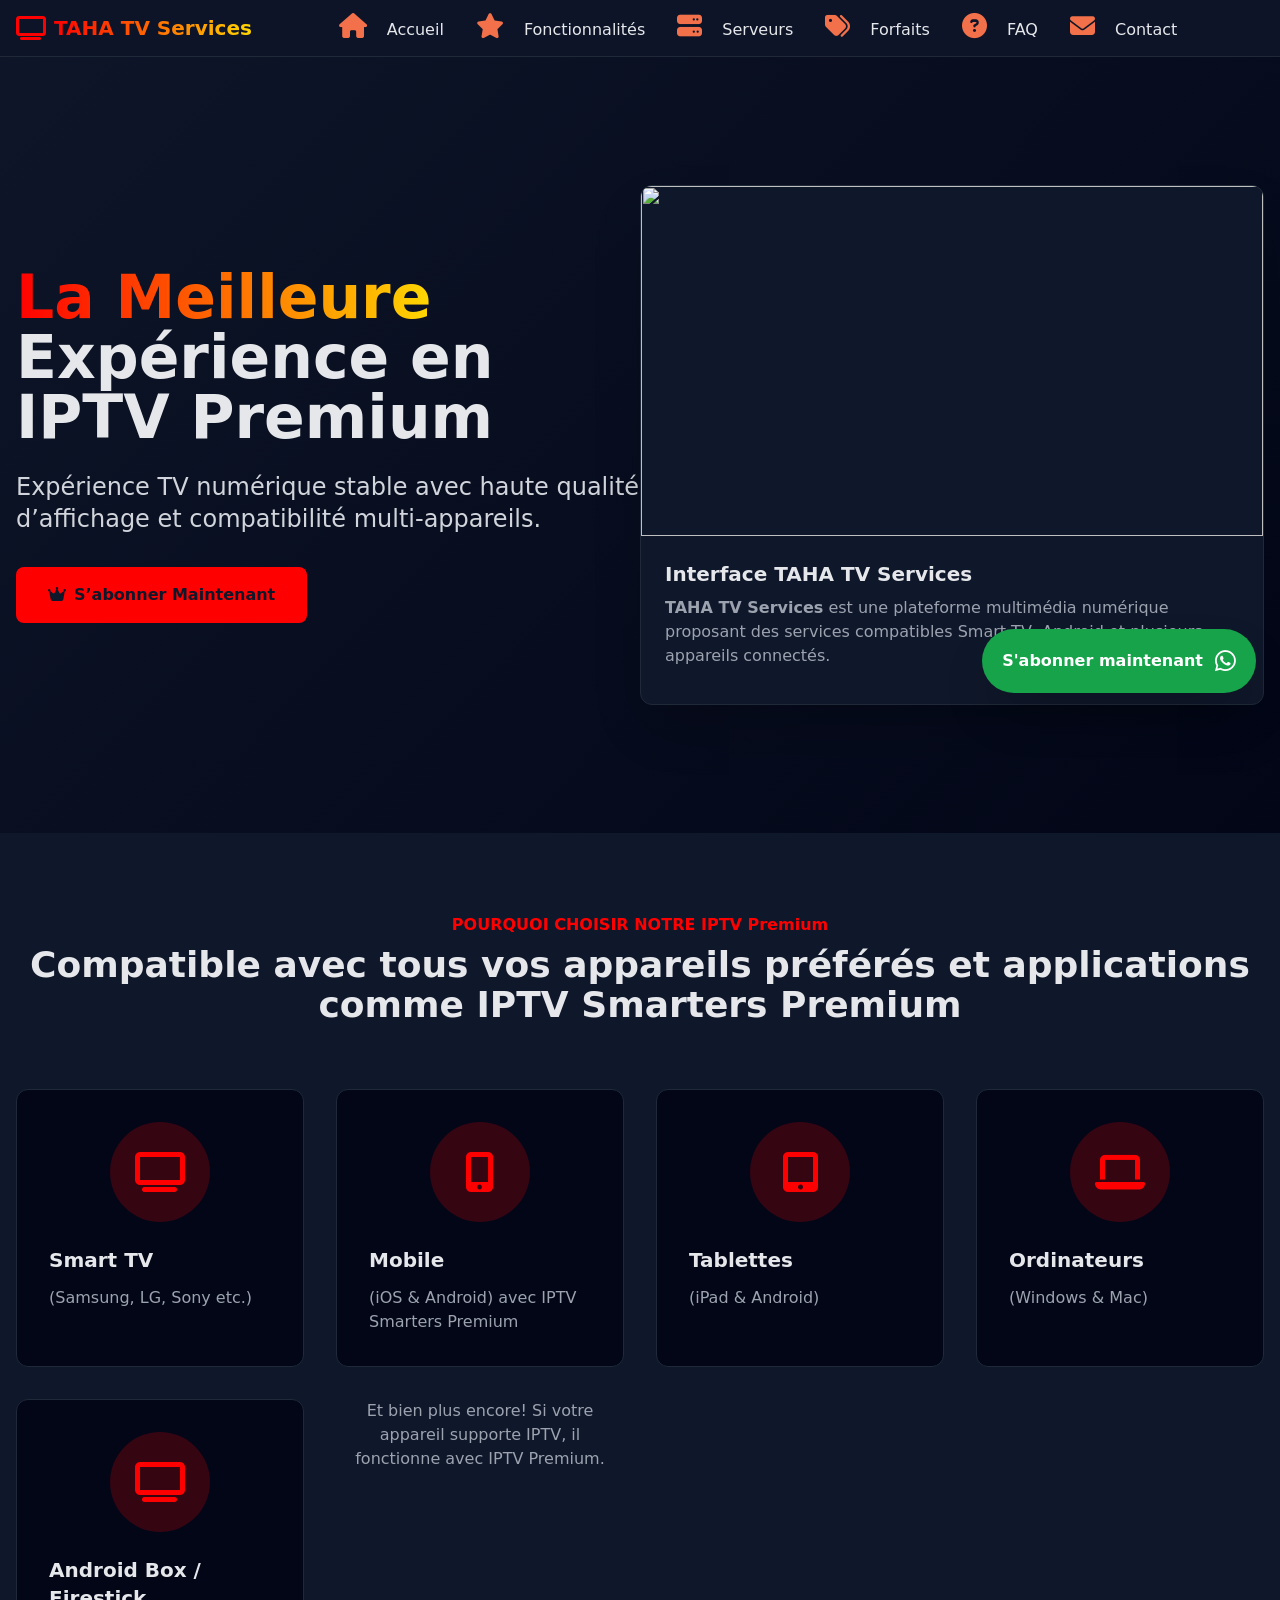
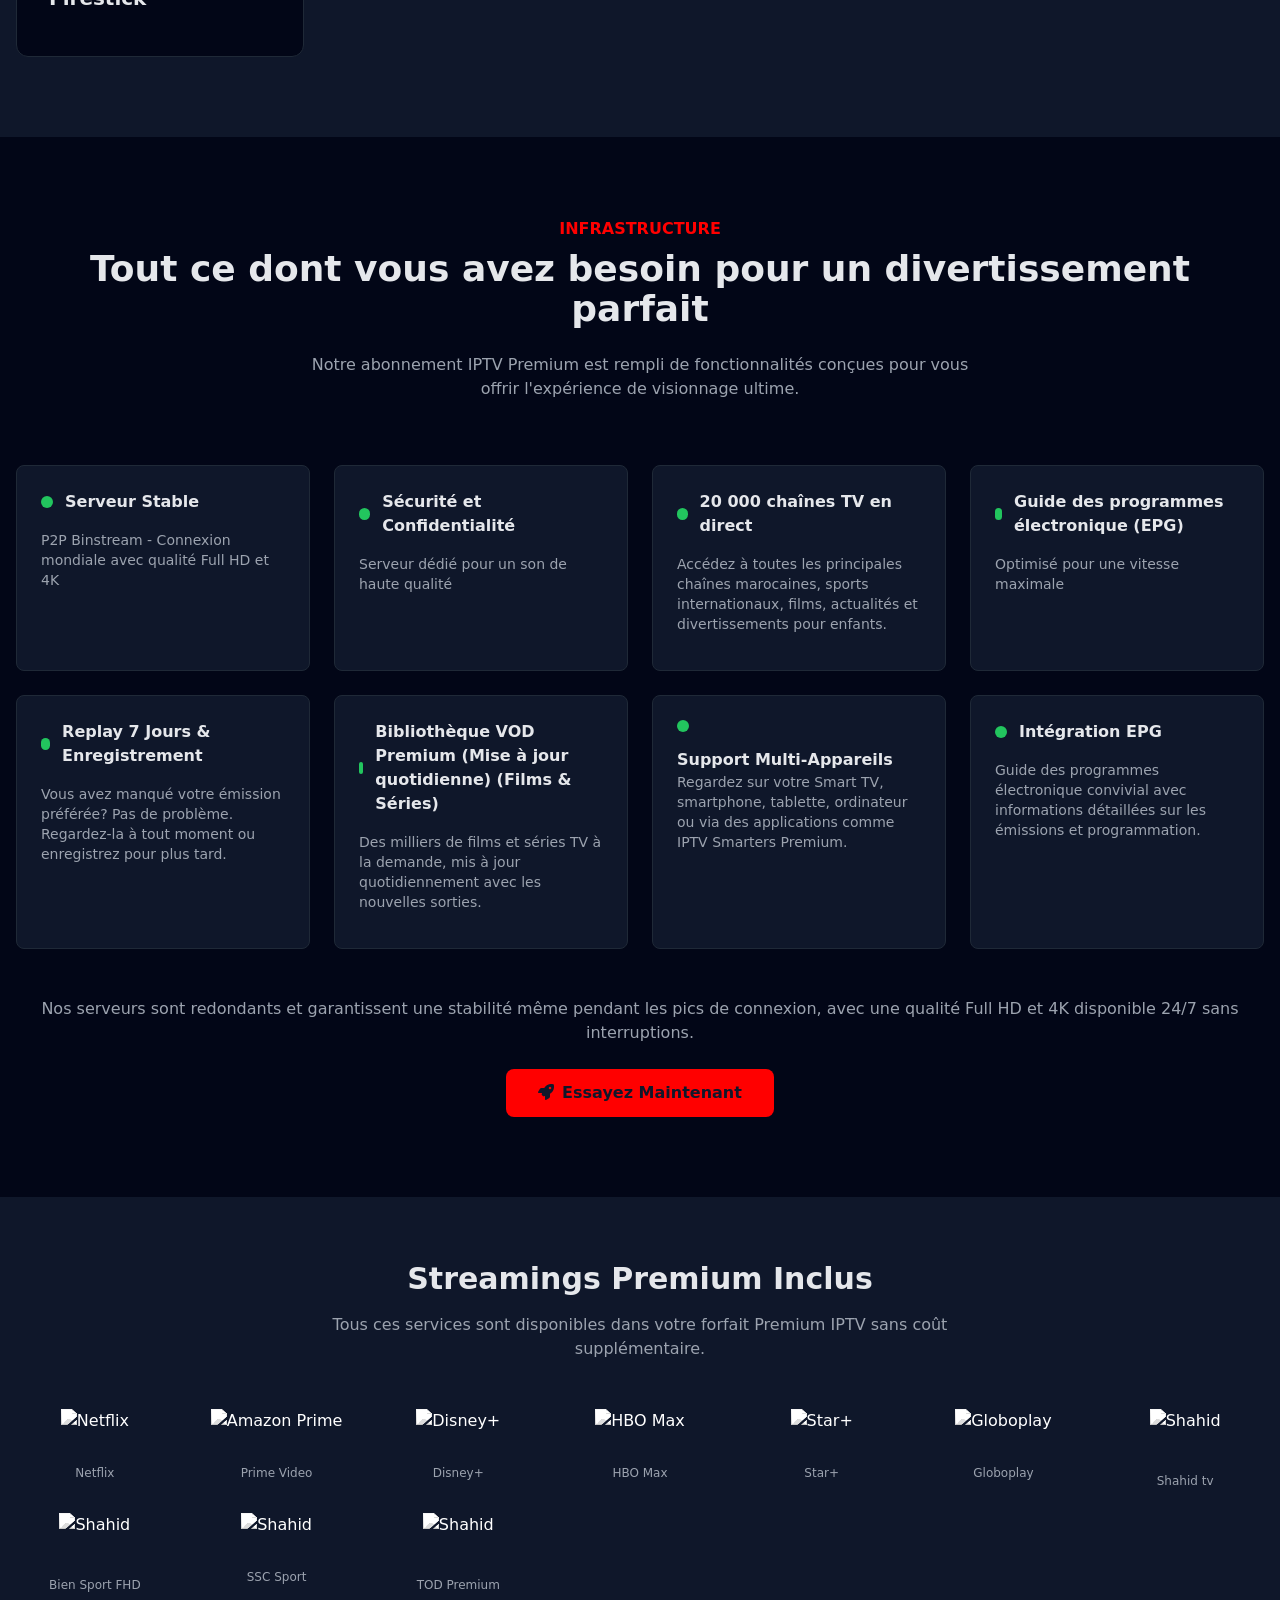
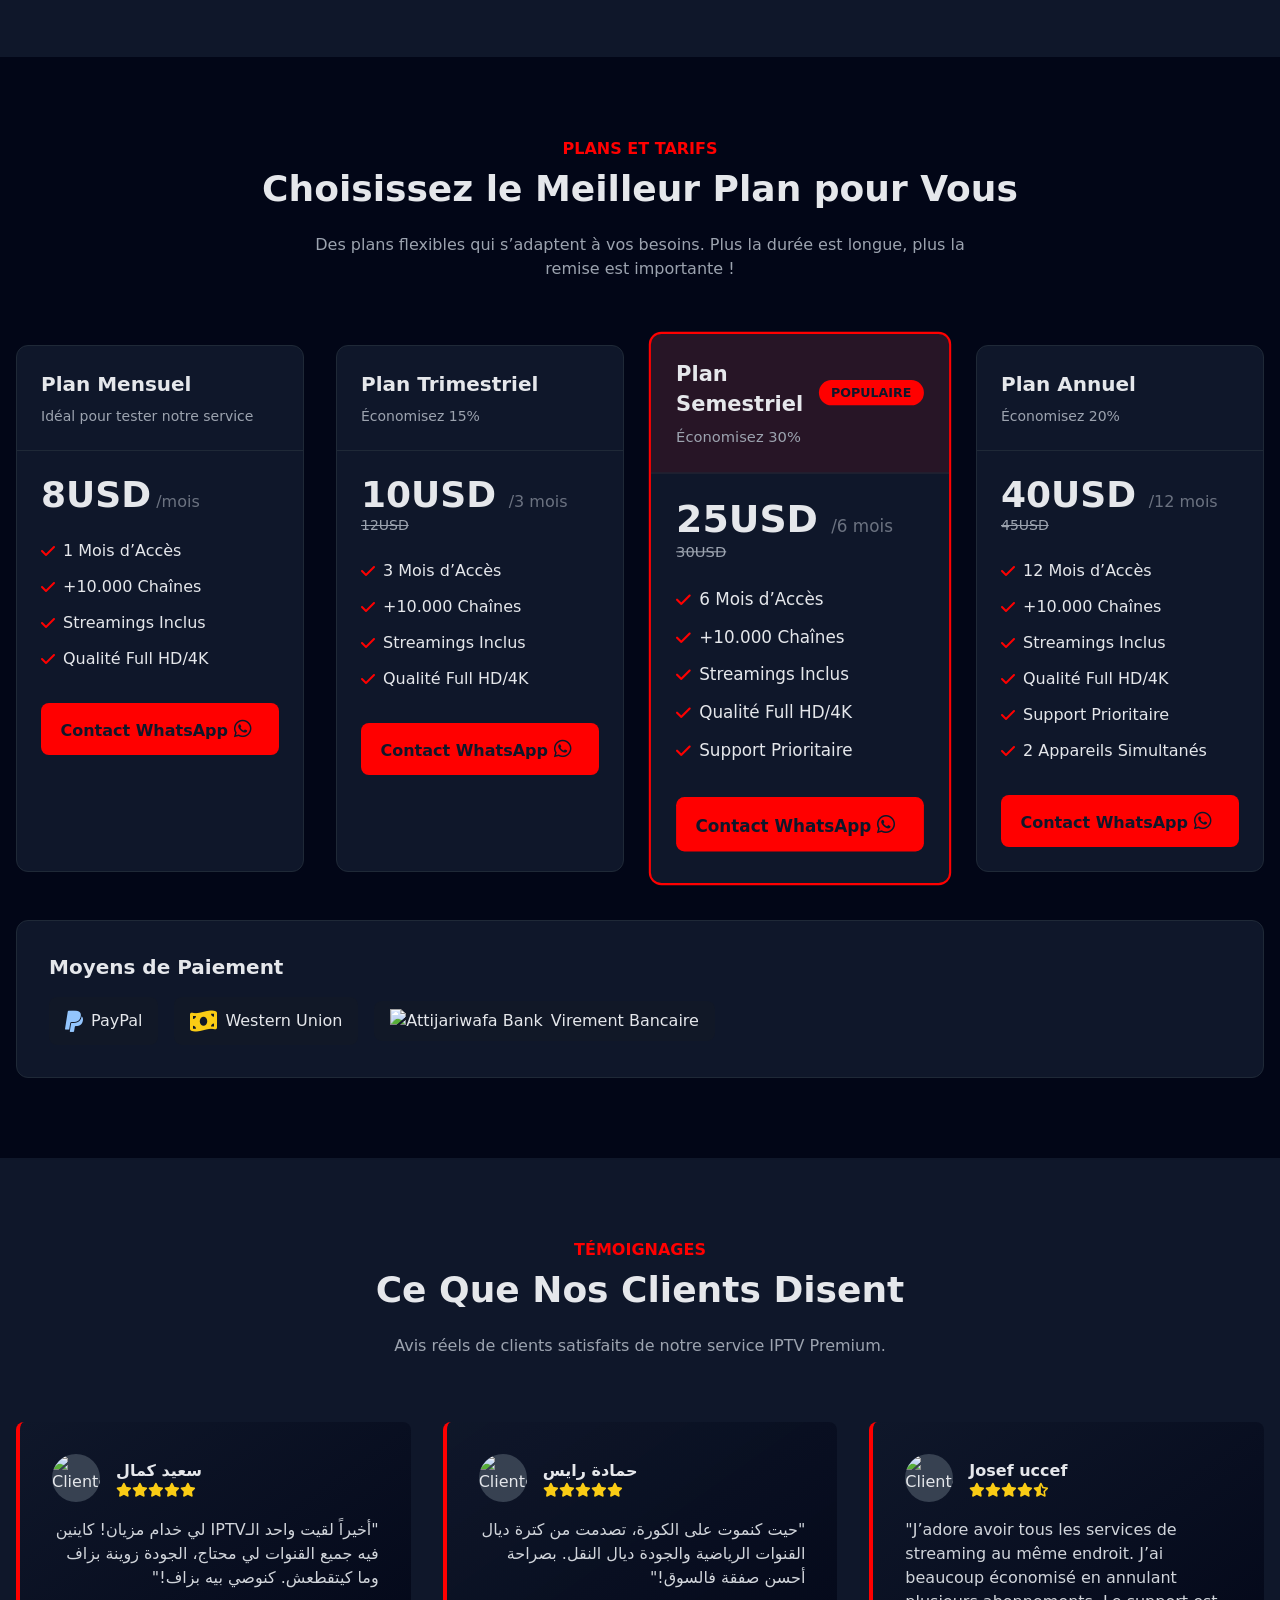
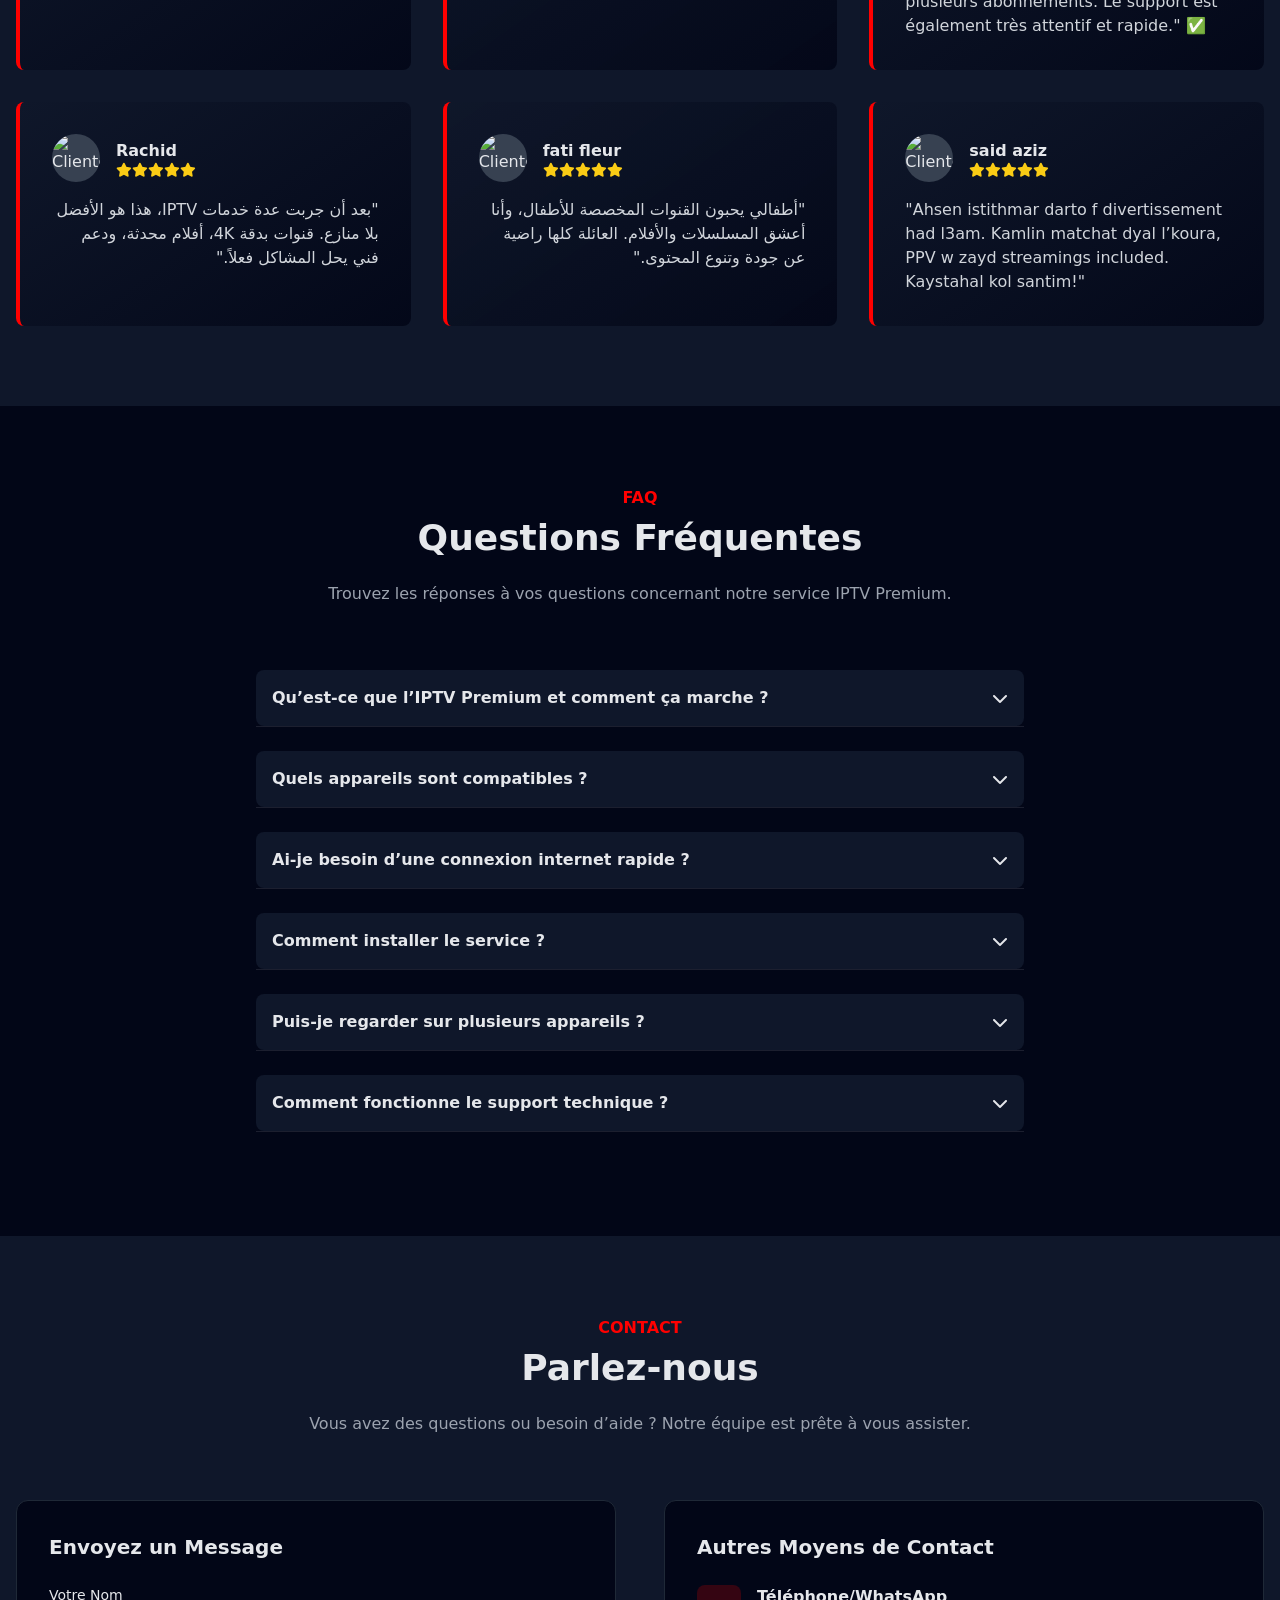
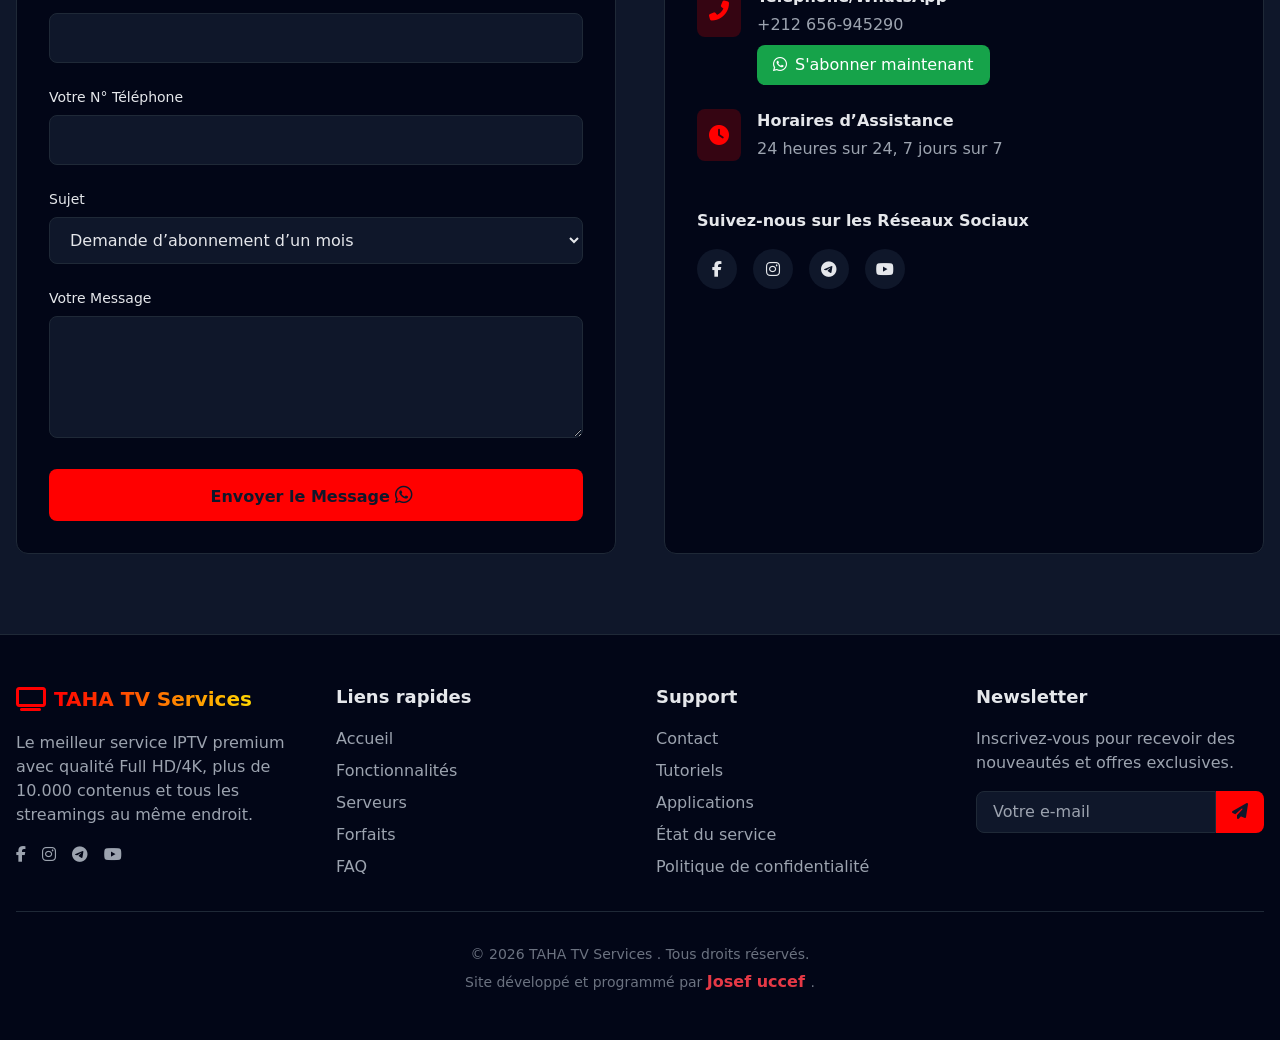
==== commit b7d97538: "new google" ====
--- a/index.html
+++ b/index.html
@@ -641,7 +641,7 @@
                         </div>
                         <div class="p-6">
                             <div class="mb-6">
-                                <span class="text-4xl font-bold">8$</span>
+                                <span class="text-4xl font-bold">8USD</span>
                                 <span class="text-gray-500">/mois</span>
                             </div>
                             <ul class="space-y-3 mb-8">
@@ -692,10 +692,10 @@
                         </div>
                         <div class="p-6">
                             <div class="mb-6">
-                                <span class="text-4xl font-bold">10$ </span>
+                                <span class="text-4xl font-bold">10USD </span>
                                 <span class="text-gray-500">/3 mois</span>
                                 <div class="text-sm text-gray-400 line-through">
-                                    12$
+                                    12USD
                                 </div>
                             </div>
                             <ul class="space-y-3 mb-8">
@@ -752,10 +752,10 @@
                         </div>
                         <div class="p-6">
                             <div class="mb-6">
-                                <span class="text-4xl font-bold">25$ </span>
+                                <span class="text-4xl font-bold">25USD </span>
                                 <span class="text-gray-500">/6 mois</span>
                                 <div class="text-sm text-gray-400 line-through">
-                                    30$
+                                    30USD
                                 </div>
                             </div>
                             <ul class="space-y-3 mb-8">
@@ -810,10 +810,10 @@
                         </div>
                         <div class="p-6">
                             <div class="mb-6">
-                                <span class="text-4xl font-bold">40$ </span>
+                                <span class="text-4xl font-bold">40USD </span>
                                 <span class="text-gray-500">/12 mois</span>
                                 <div class="text-sm text-gray-400 line-through">
-                                    45$
+                                    45USD
                                 </div>
                             </div>
                             <ul class="space-y-3 mb-8">
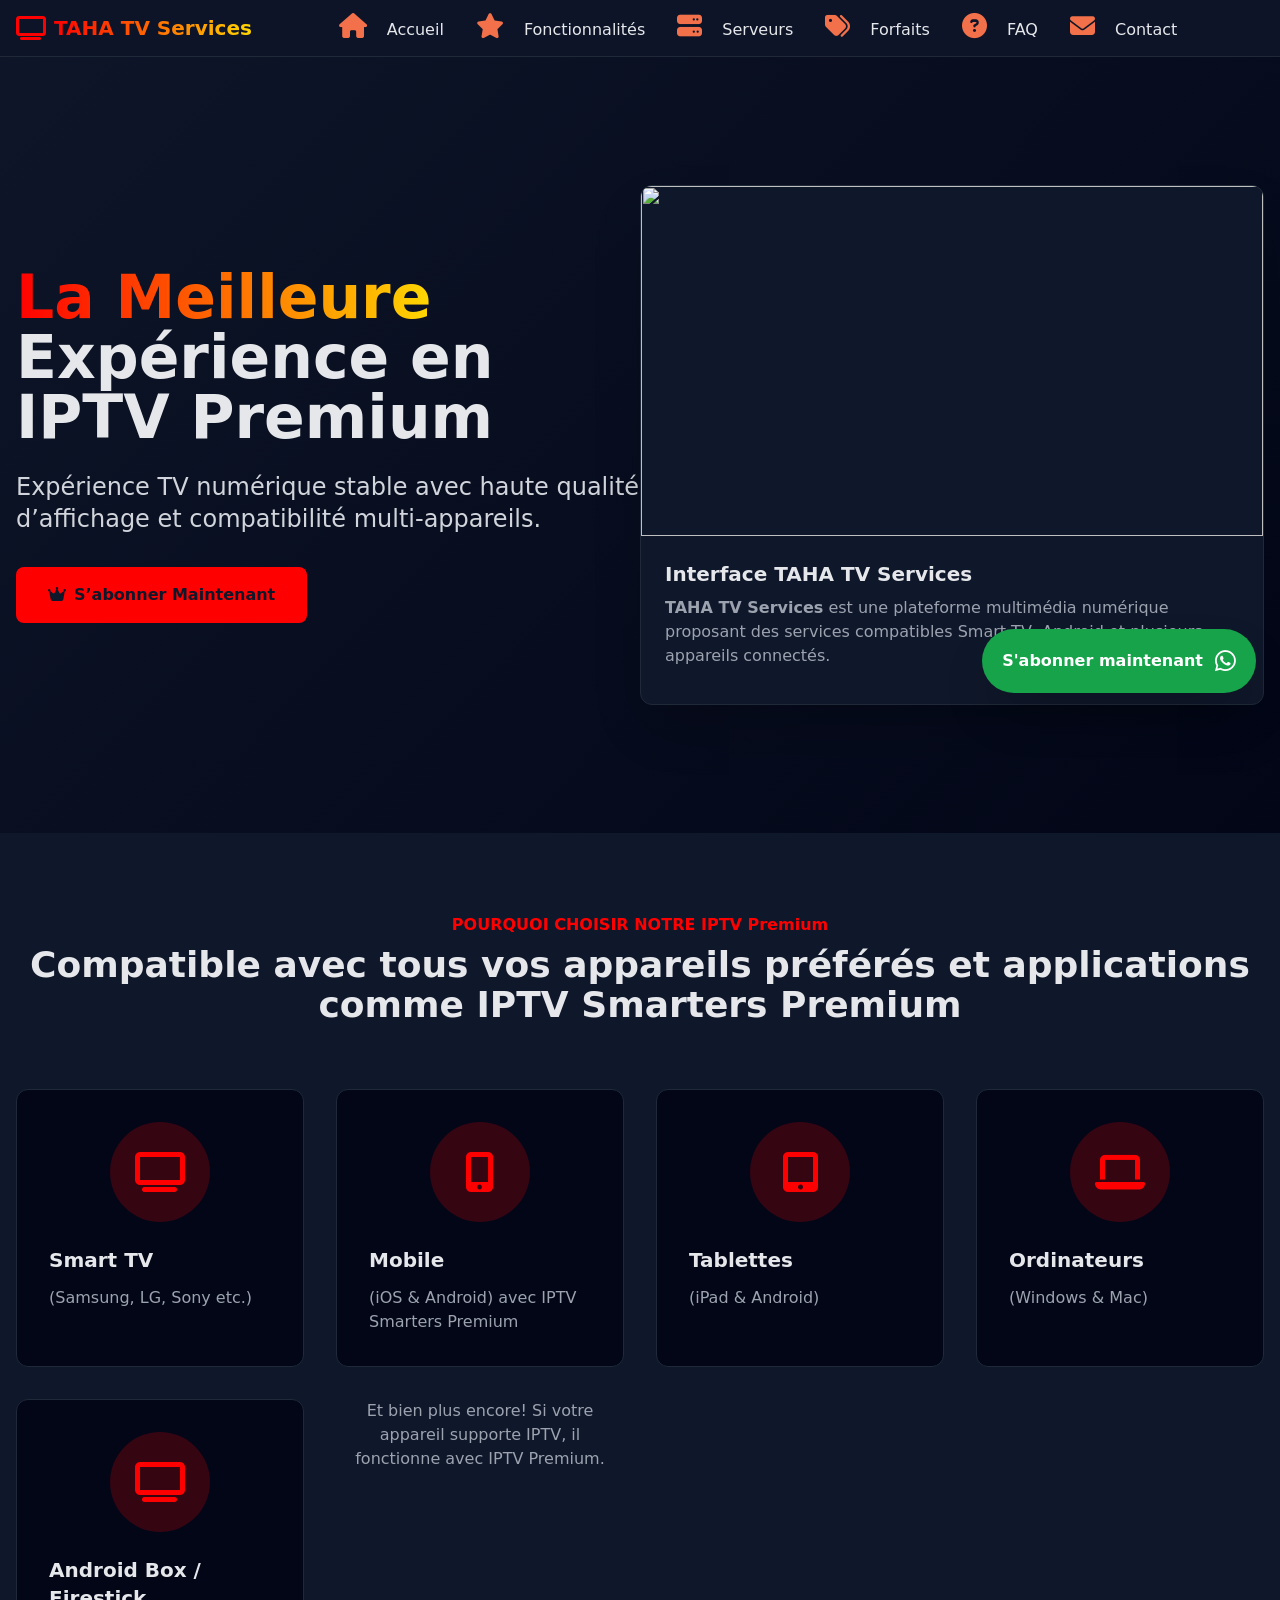
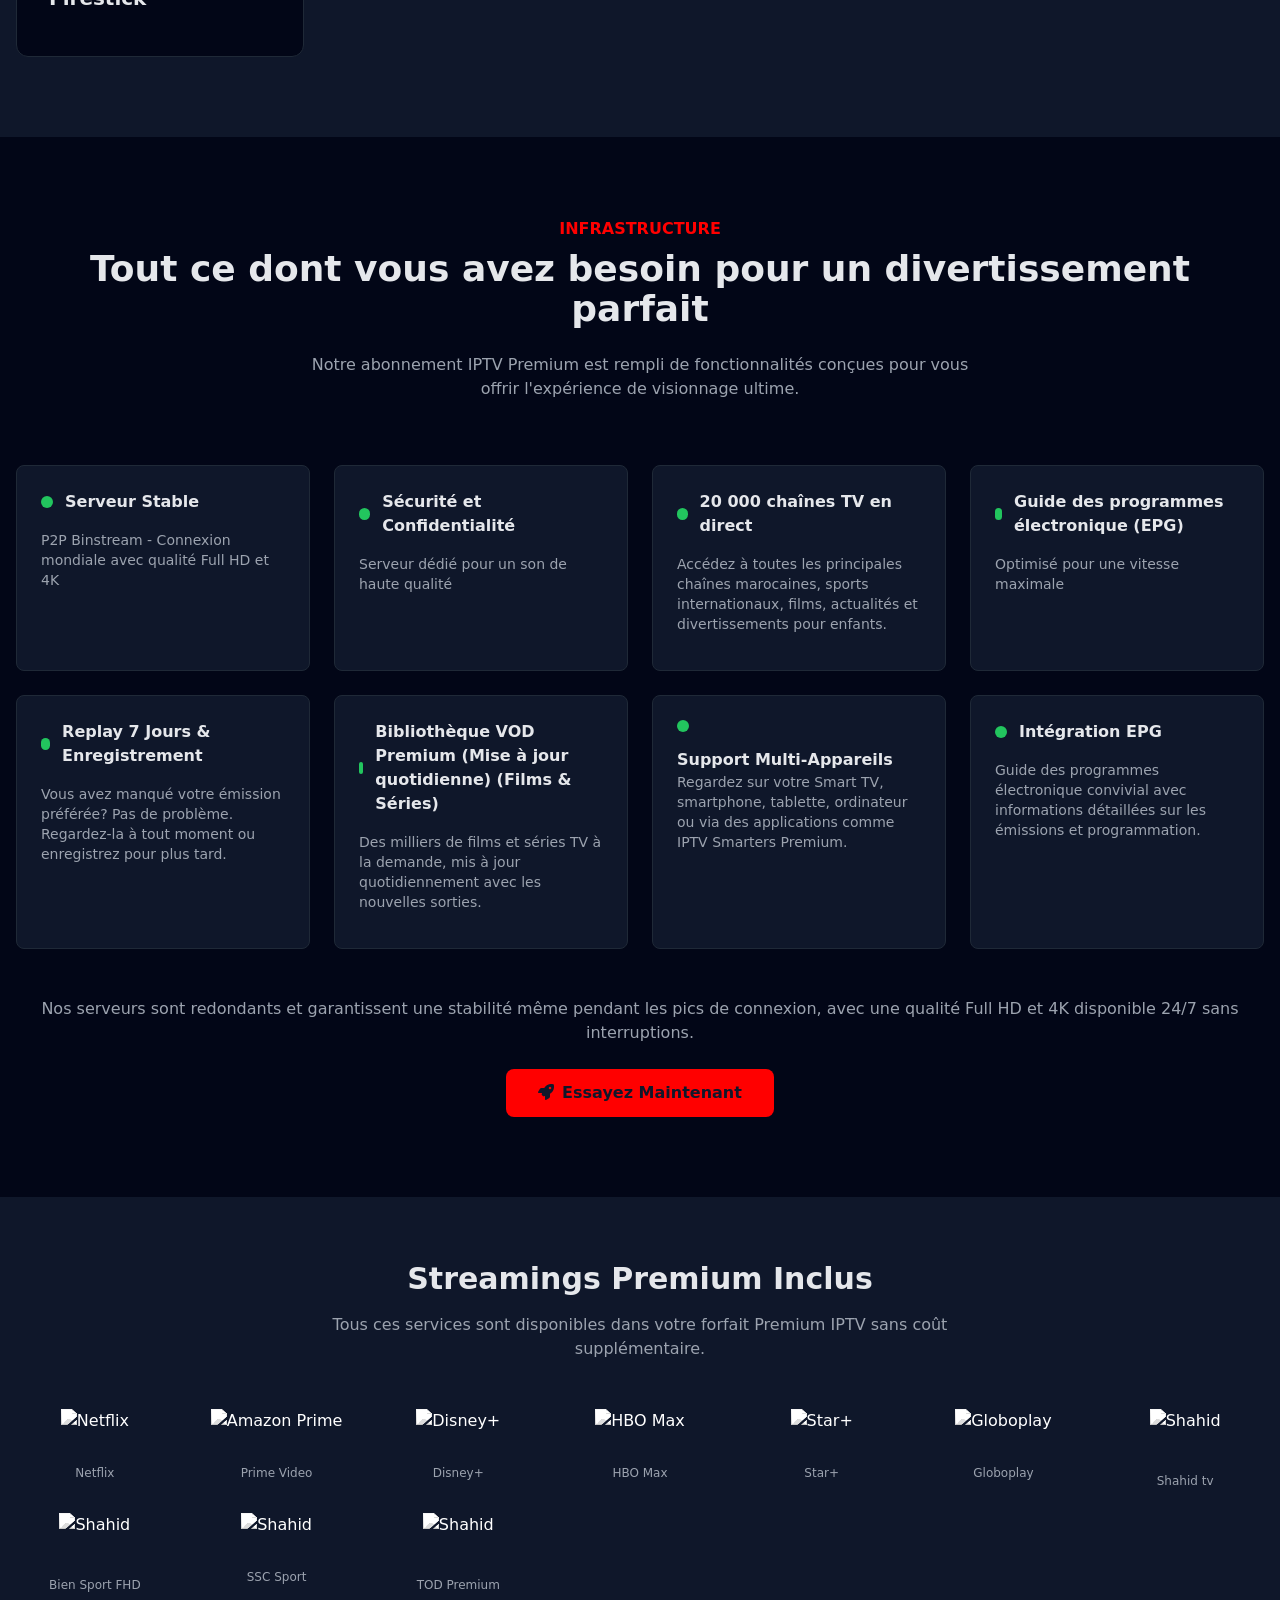
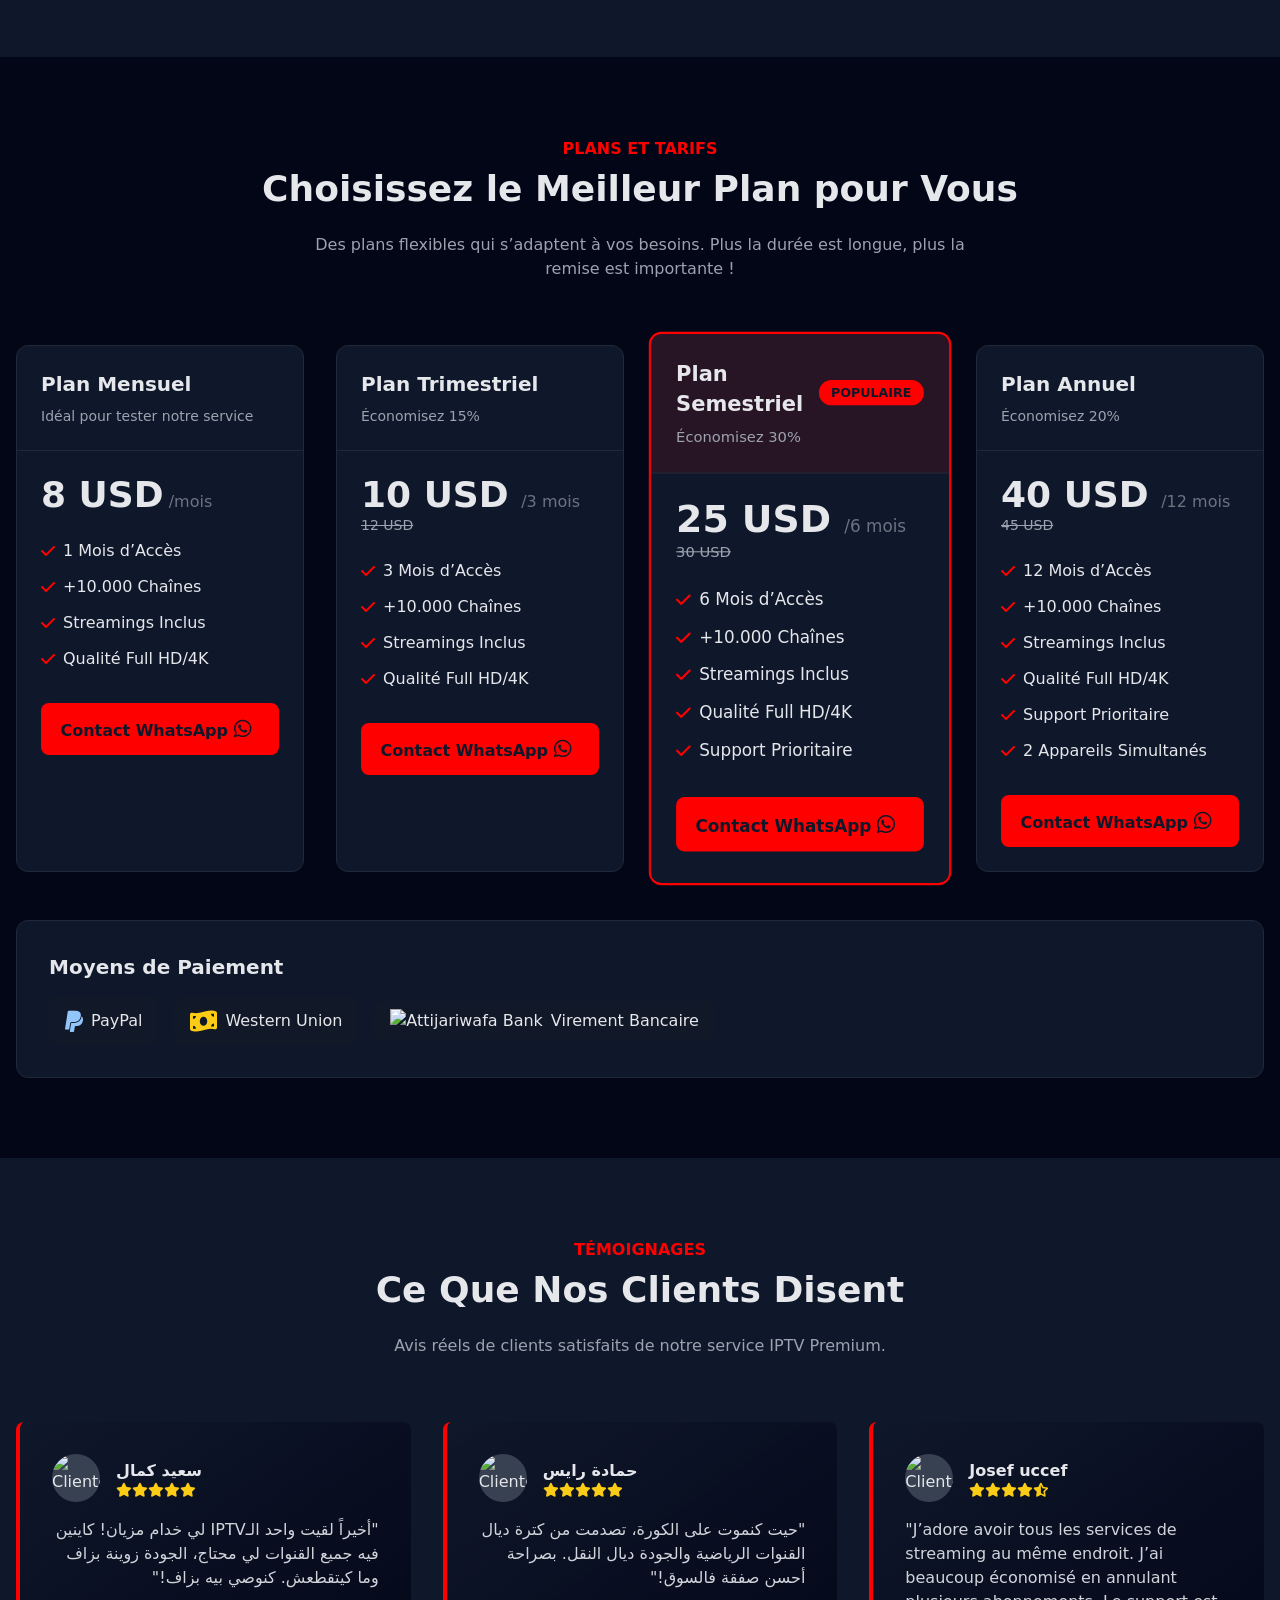
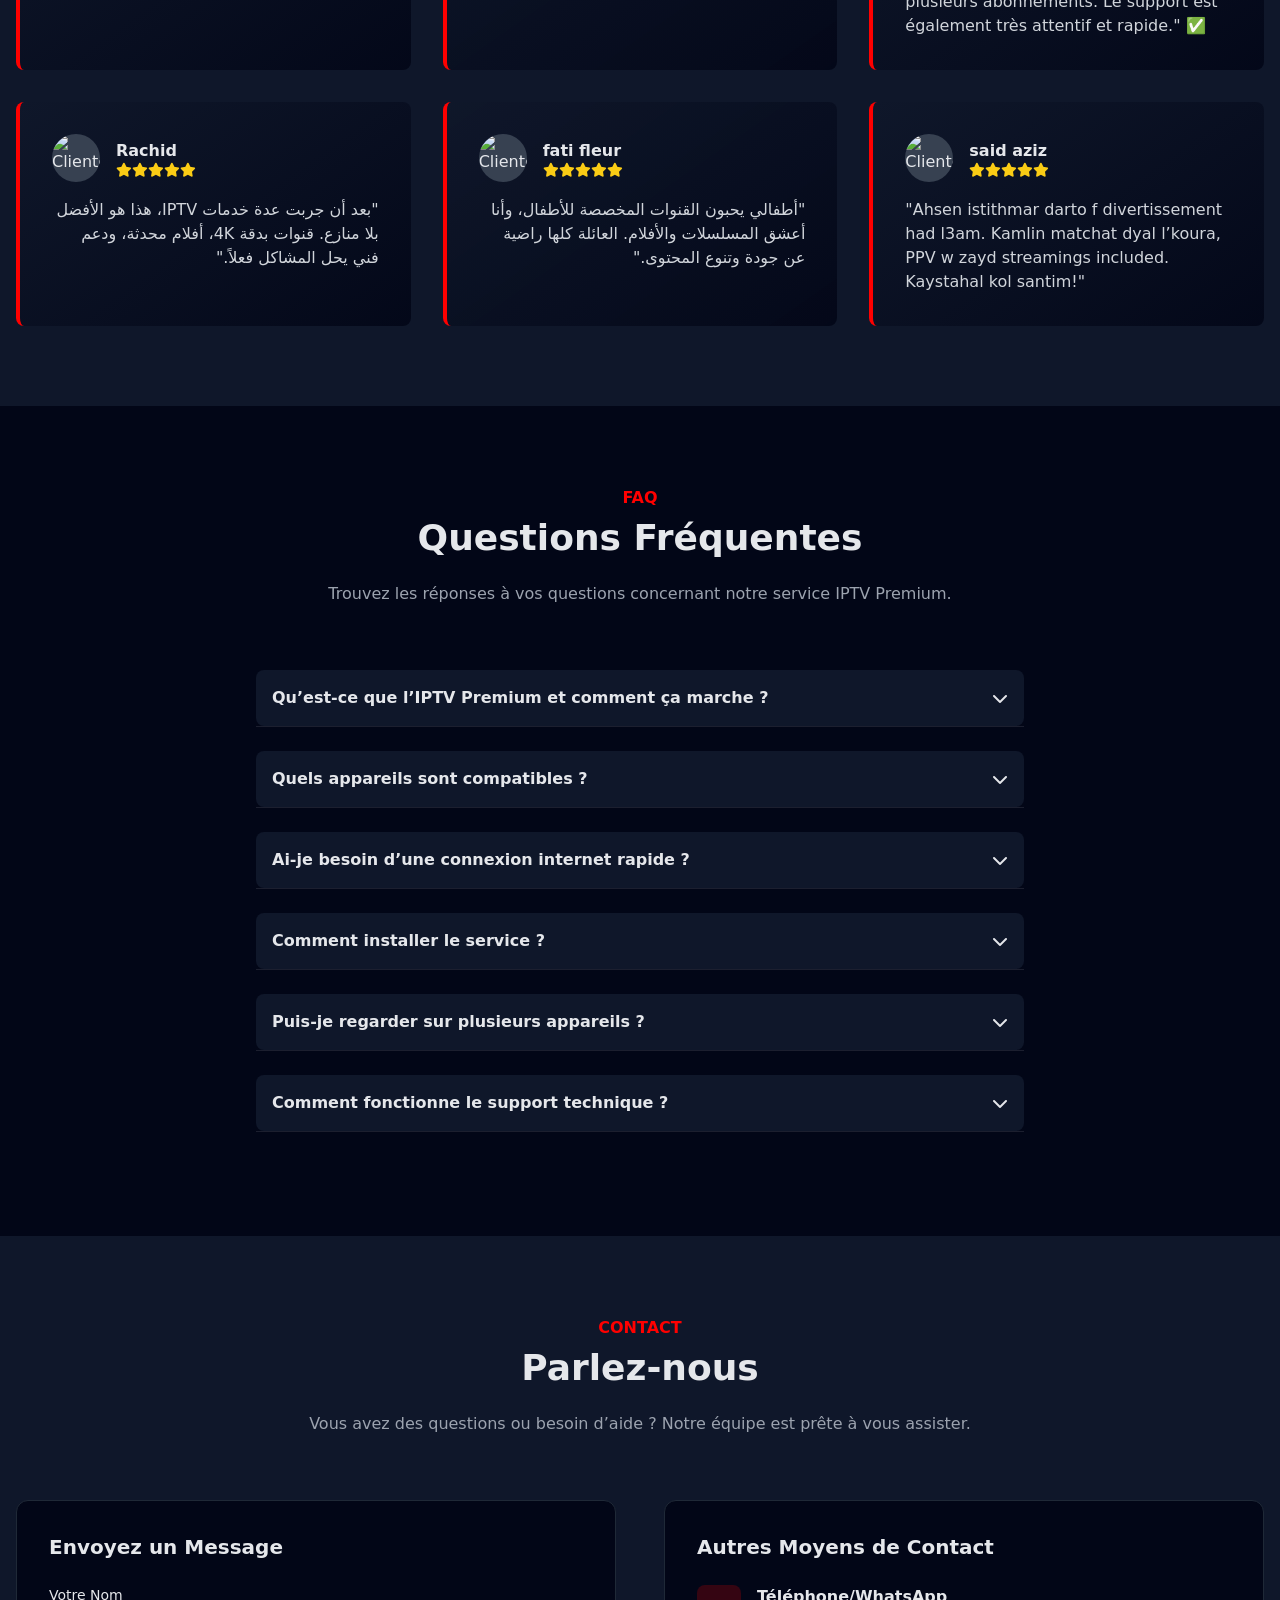
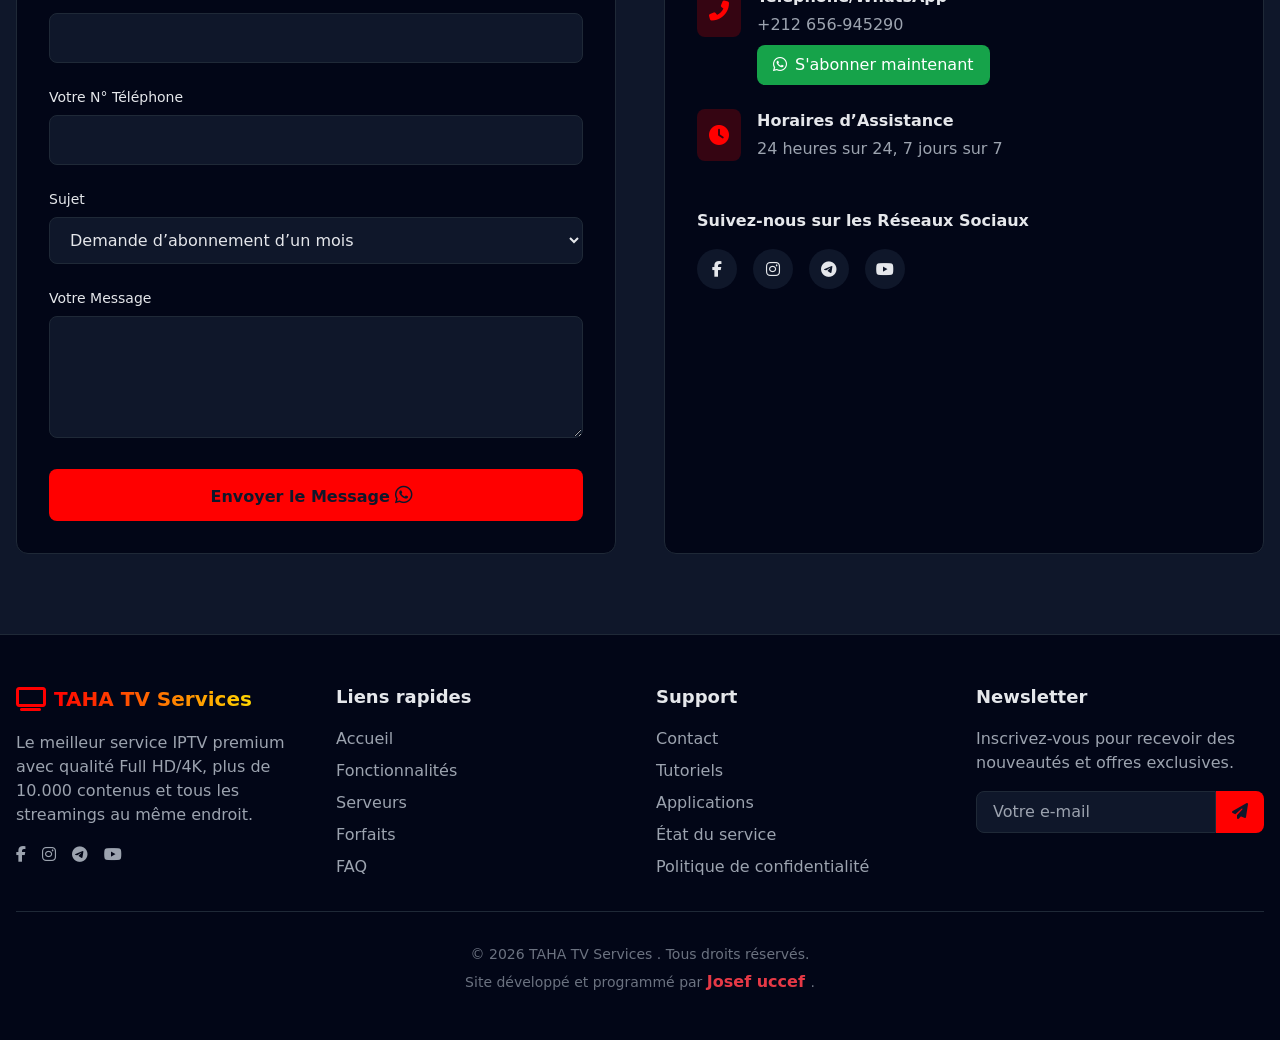
==== commit b1c5e265: "new google 11" ====
--- a/index.html
+++ b/index.html
@@ -641,7 +641,7 @@
                         </div>
                         <div class="p-6">
                             <div class="mb-6">
-                                <span class="text-4xl font-bold">8USD</span>
+                                <span class="text-4xl font-bold">8 USD</span>
                                 <span class="text-gray-500">/mois</span>
                             </div>
                             <ul class="space-y-3 mb-8">
@@ -692,10 +692,10 @@
                         </div>
                         <div class="p-6">
                             <div class="mb-6">
-                                <span class="text-4xl font-bold">10USD </span>
+                                <span class="text-4xl font-bold">10 USD </span>
                                 <span class="text-gray-500">/3 mois</span>
                                 <div class="text-sm text-gray-400 line-through">
-                                    12USD
+                                    12 USD
                                 </div>
                             </div>
                             <ul class="space-y-3 mb-8">
@@ -752,10 +752,10 @@
                         </div>
                         <div class="p-6">
                             <div class="mb-6">
-                                <span class="text-4xl font-bold">25USD </span>
+                                <span class="text-4xl font-bold">25 USD </span>
                                 <span class="text-gray-500">/6 mois</span>
                                 <div class="text-sm text-gray-400 line-through">
-                                    30USD
+                                    30 USD
                                 </div>
                             </div>
                             <ul class="space-y-3 mb-8">
@@ -810,10 +810,10 @@
                         </div>
                         <div class="p-6">
                             <div class="mb-6">
-                                <span class="text-4xl font-bold">40USD </span>
+                                <span class="text-4xl font-bold">40 USD </span>
                                 <span class="text-gray-500">/12 mois</span>
                                 <div class="text-sm text-gray-400 line-through">
-                                    45USD
+                                    45 USD
                                 </div>
                             </div>
                             <ul class="space-y-3 mb-8">
@@ -1812,7 +1812,7 @@
                 id="wa-toggle"
                 type="button"
                 class="pointer-events-auto wa-pulse flex items-center gap-3 rounded-full bg-green-600 px-5 py-4 text-white shadow-2xl transition duration-300 hover:bg-green-700"
-                onclick="openWhatsAppWidget( )"
+                onclick="openWhatsAppWidget()"
             >
                 <span class="hidden sm:block font-semibold"
                     >S'abonner maintenant</span
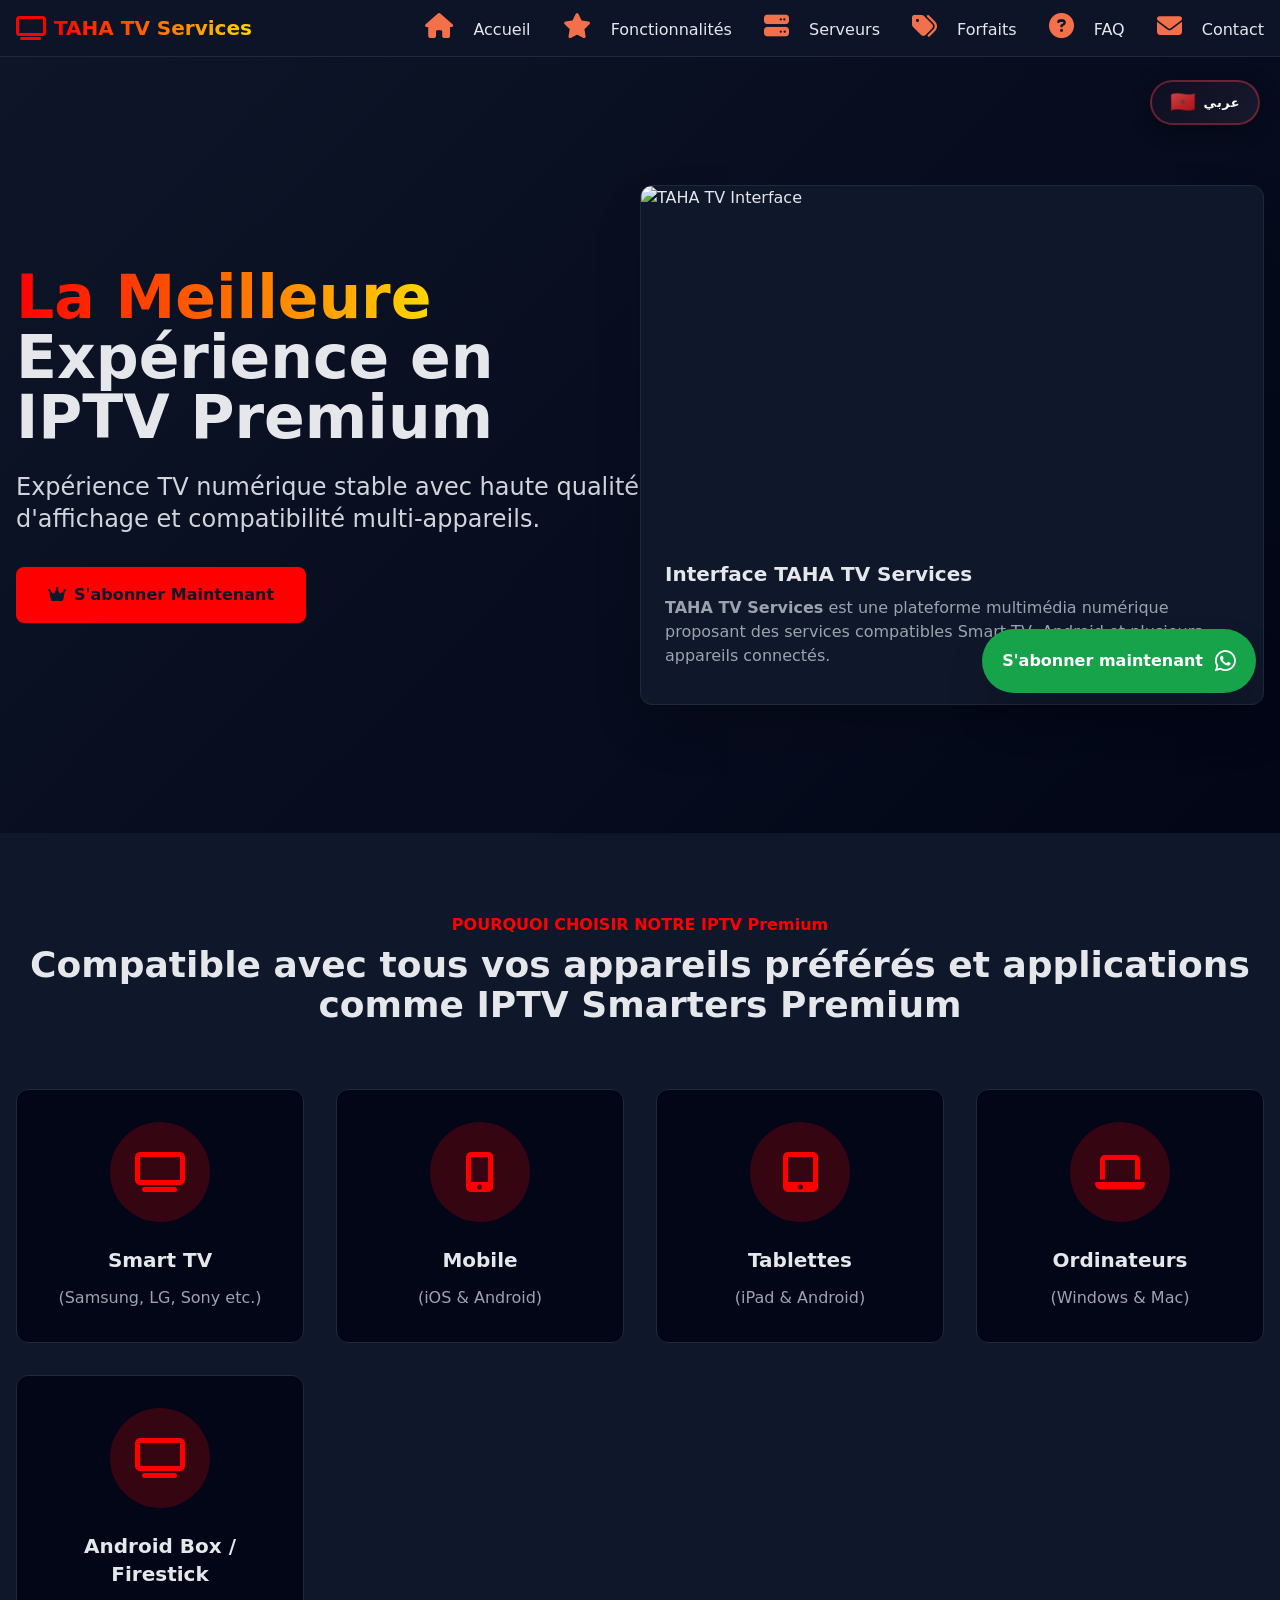
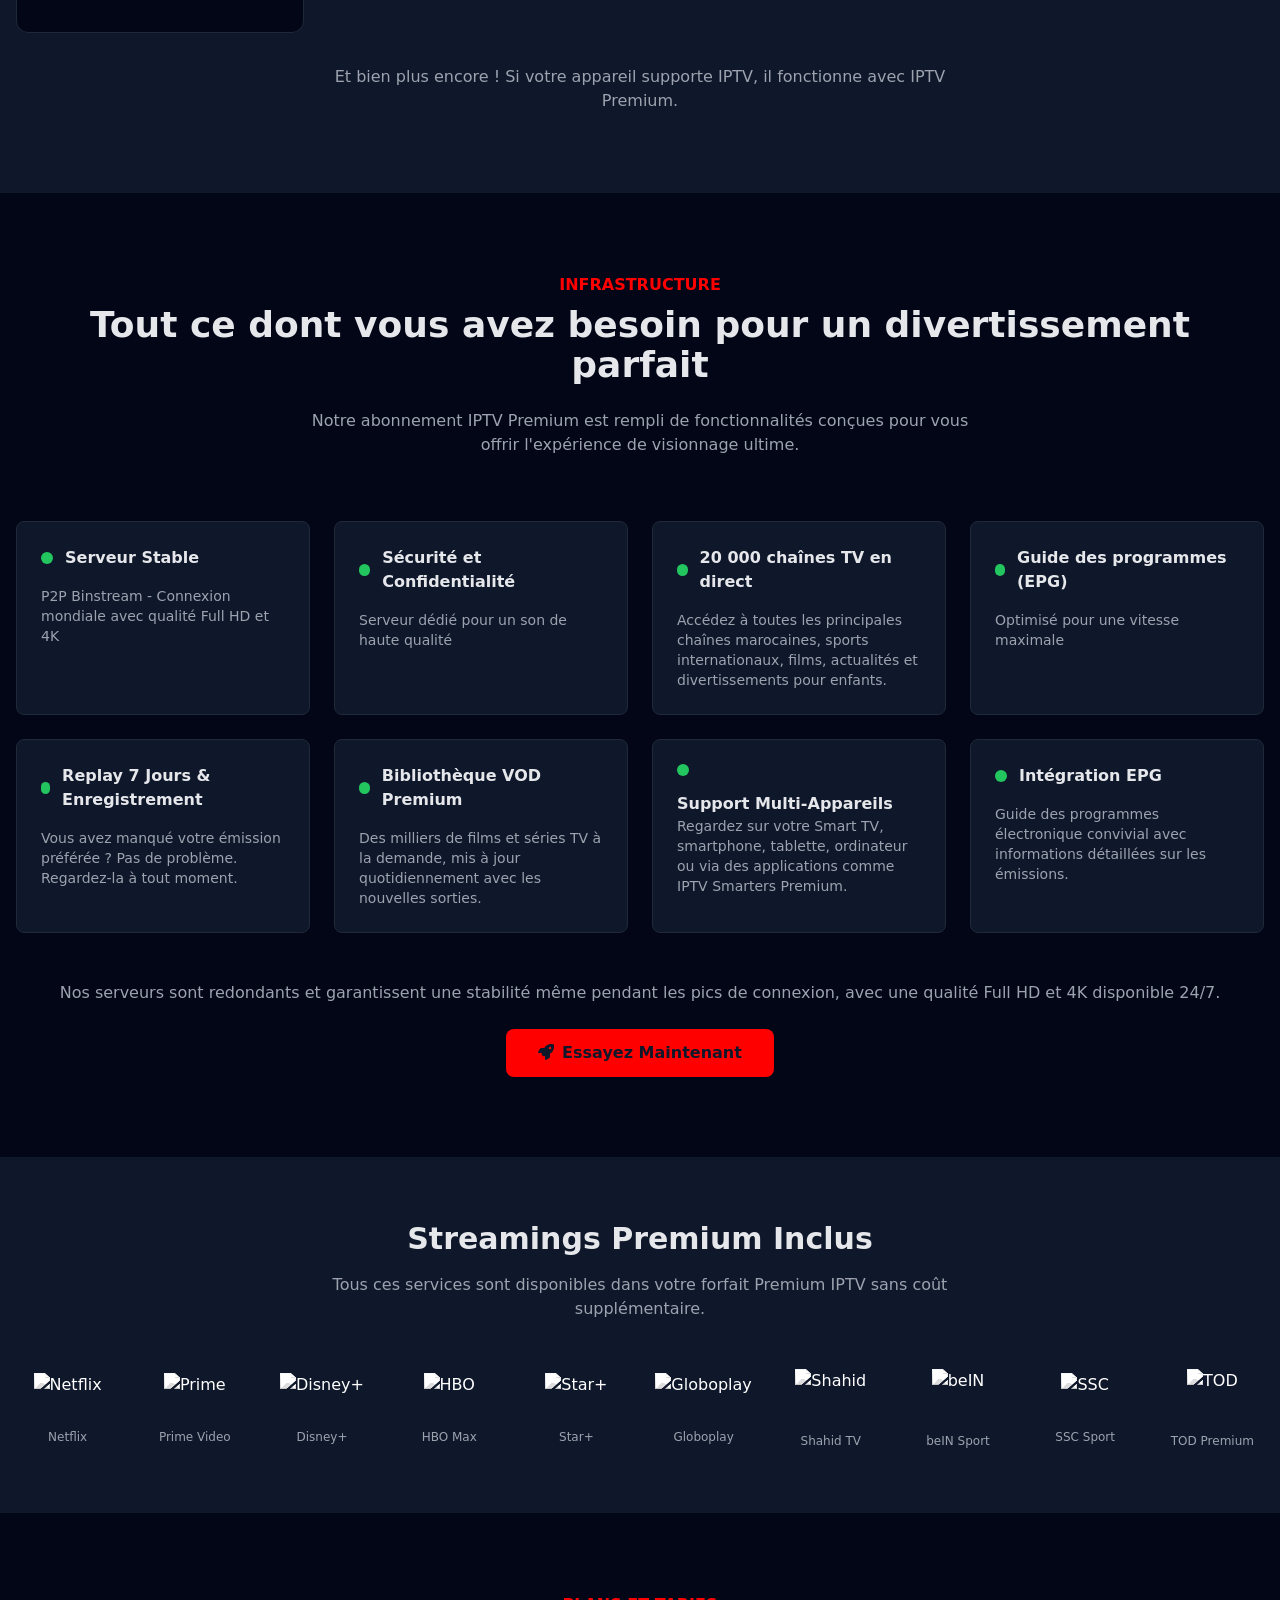
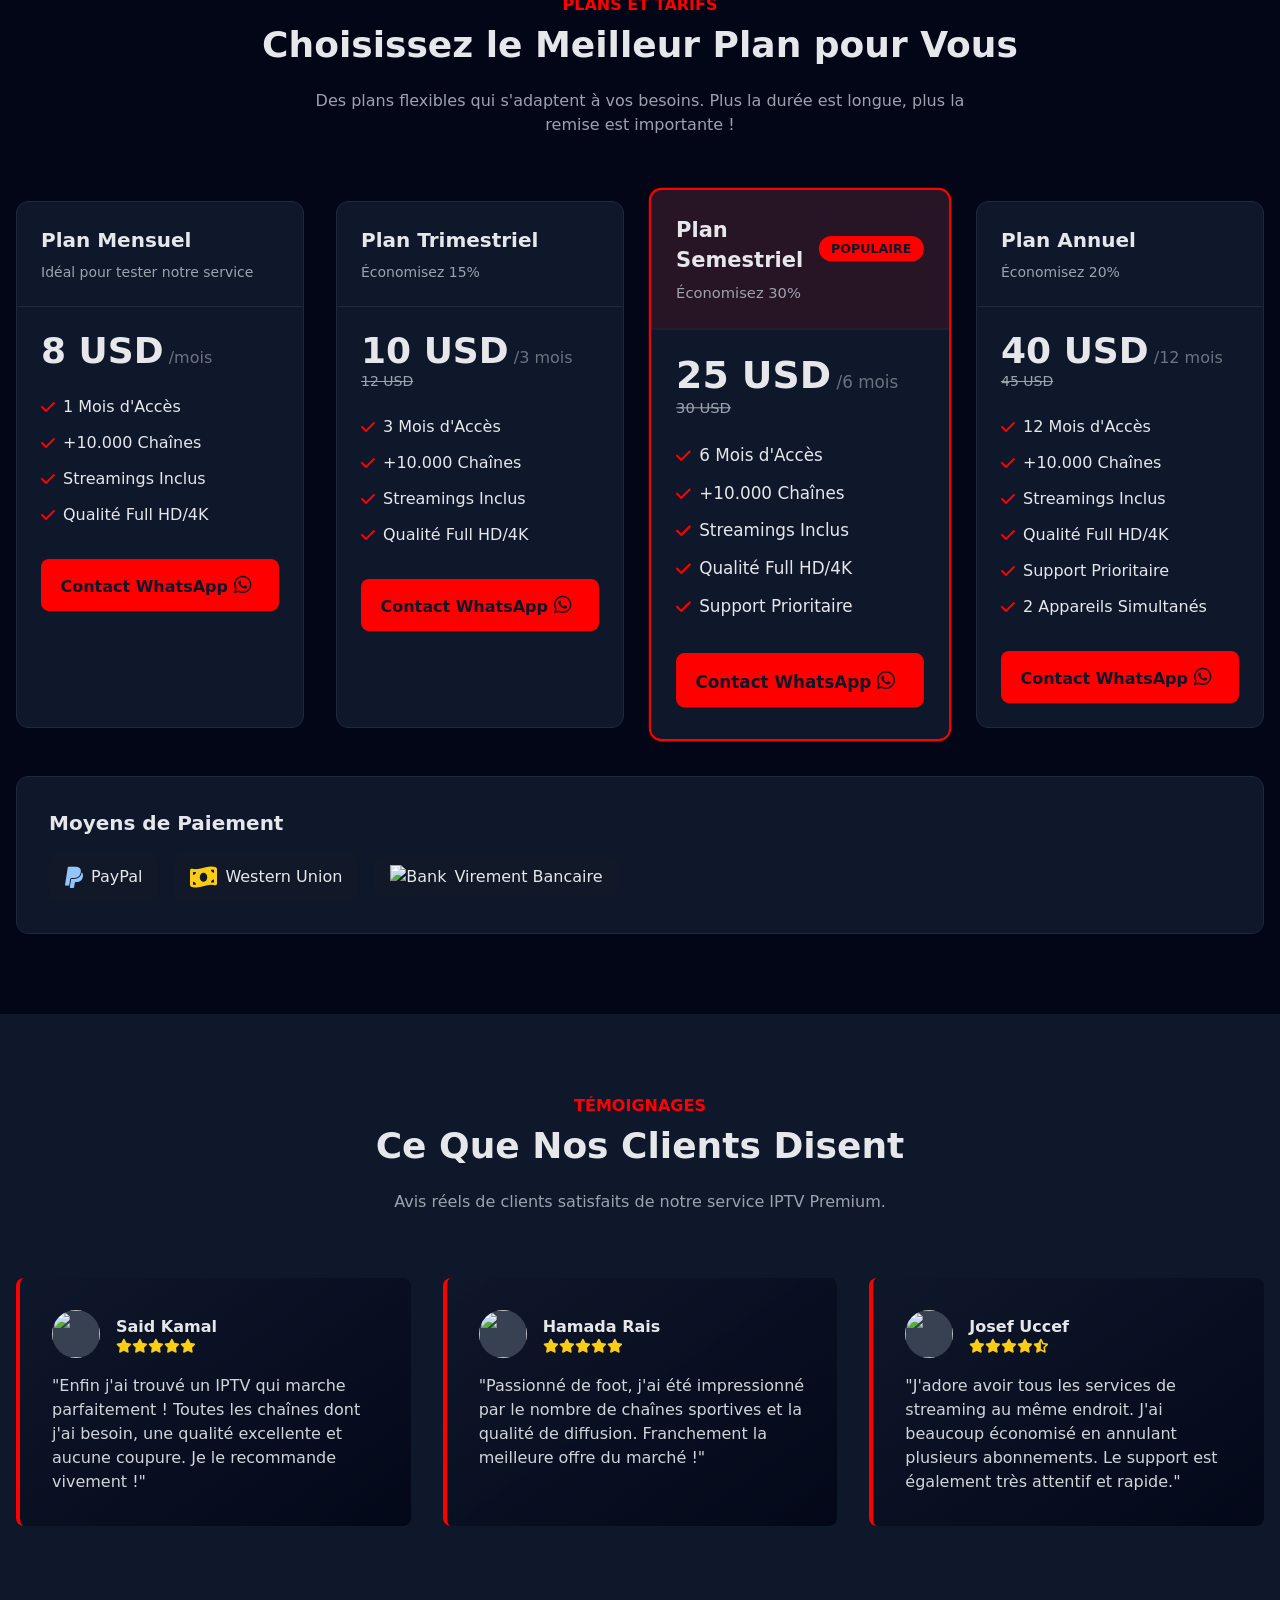
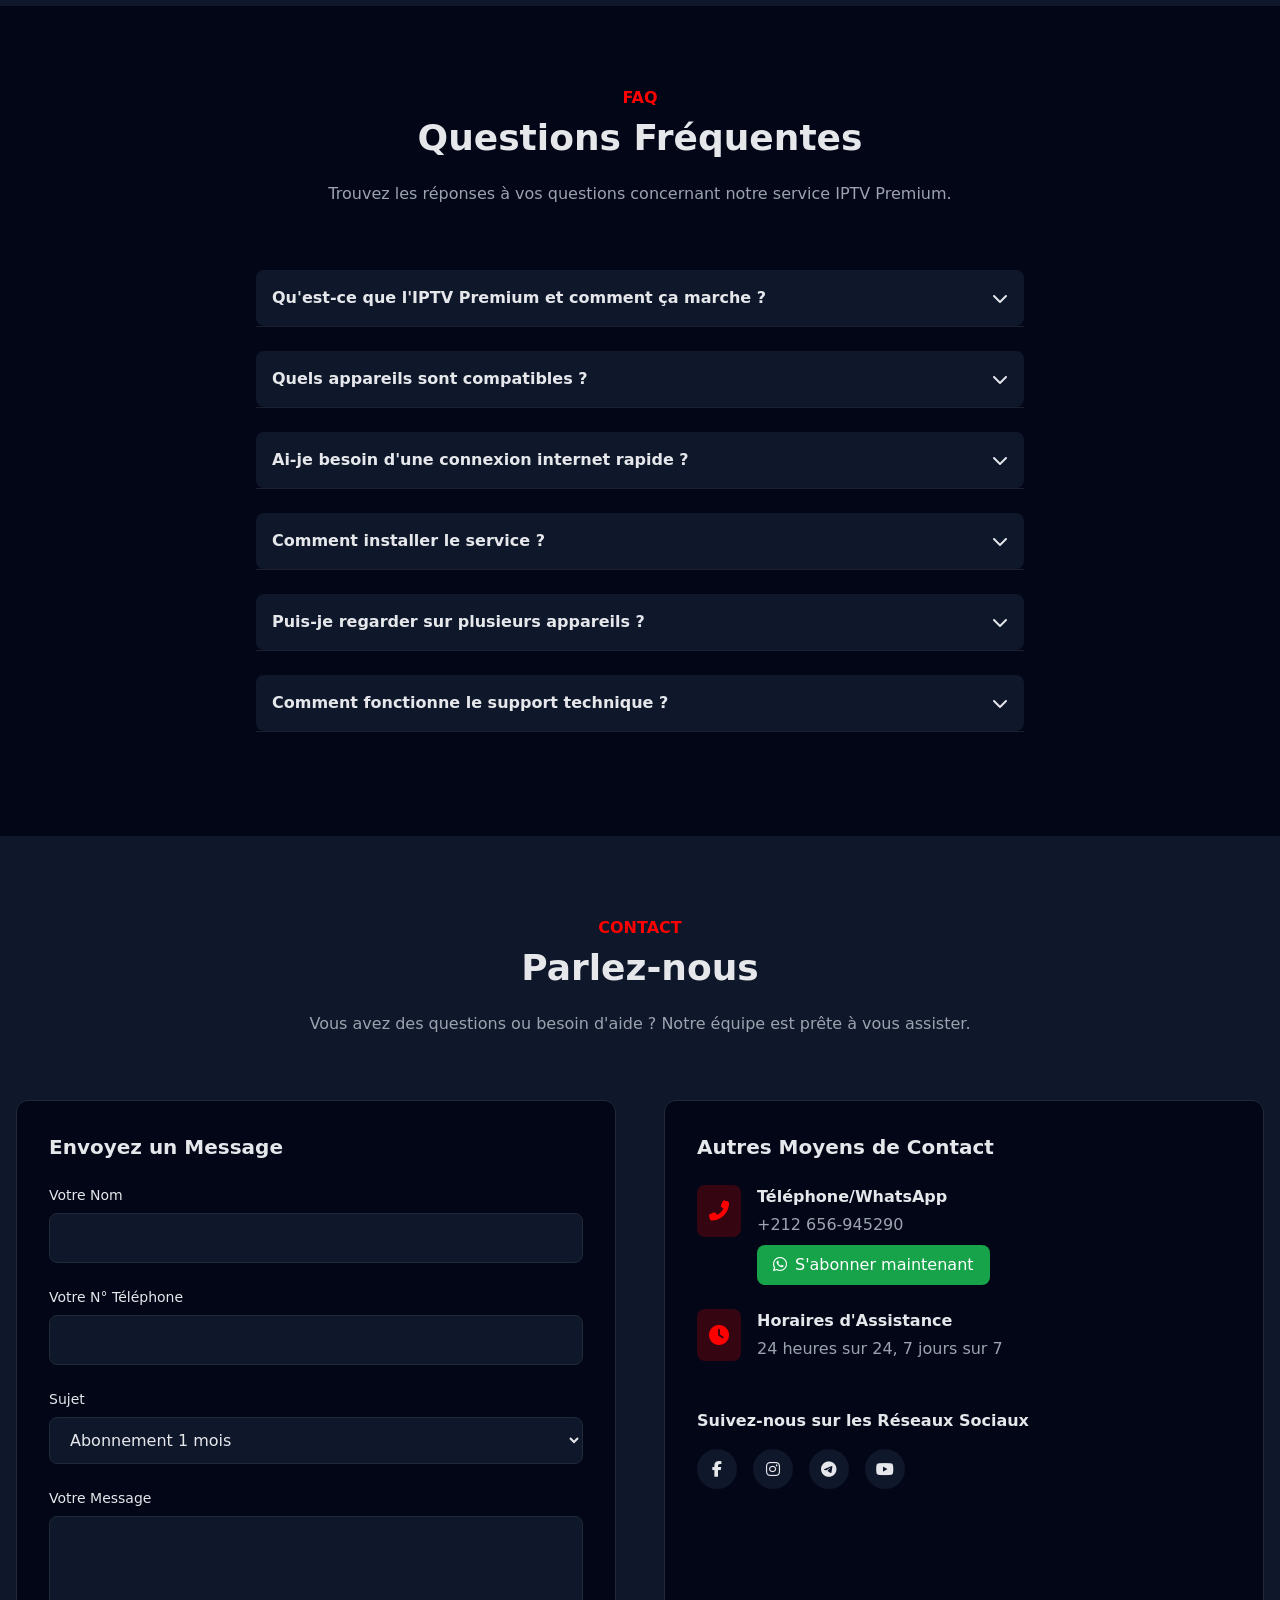
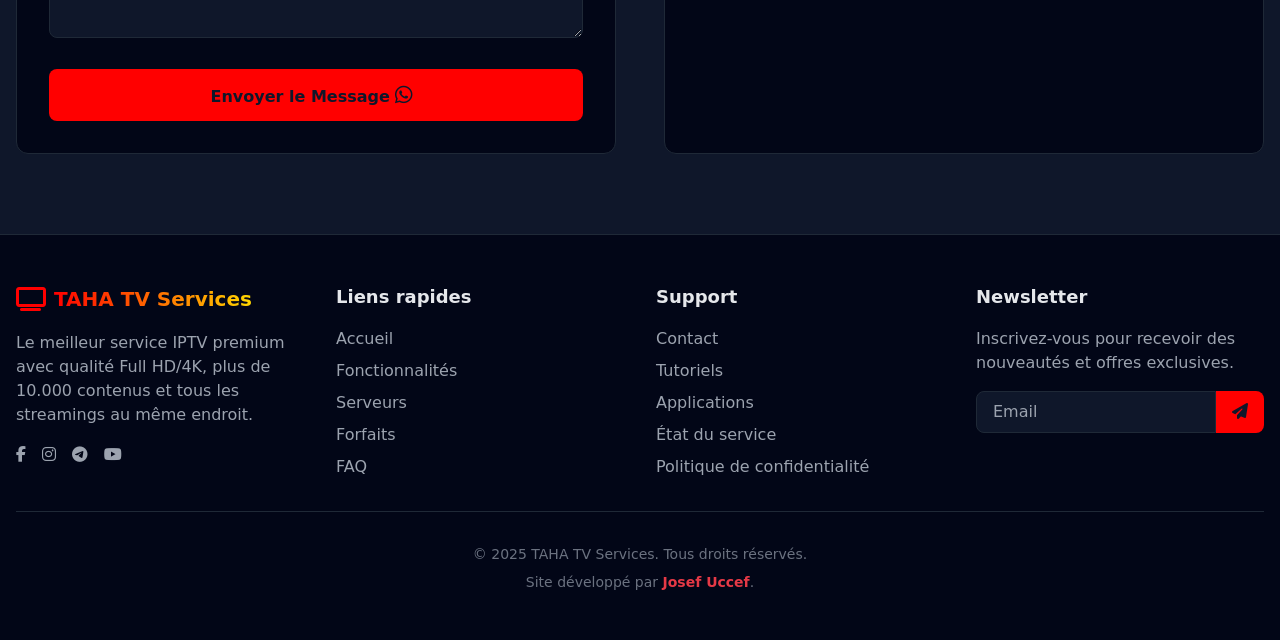
==== commit 4df51205: "new upd 1" ====
--- a/index.html
+++ b/index.html
@@ -1,21 +1,22 @@
-<!doctype html>
-<html lang="pt-BR">
-    <head>
-        <meta charset="UTF-8" />
+<!DOCTYPE html>
+<html lang="fr" dir="ltr">
+<head> 
+<meta charset="UTF-8" />
         <meta name="viewport" content="width=device-width, initial-scale=1.0" />
         <!-- SEO Meta -->
-        <title>TAHA TV PRO - Service de streaming numérique Au Maroc</title>
+        <title>
+            TAHA TV PRO - Abonnement IPTV Maroc Premium | Qualité 4K & Stable
+        </title>
 
         <meta
             name="description"
-            content="TAHA TV PRO propose une plateforme multimédia compatible avec Smart TV, Android, iPhone et PC."
+            content="TAHA TV PRO  est un abonnement premium permettant d'accéder à +200,000 chaînes TV et VOD en qualité 4K Ultra HD. Compatible Smart TV, Android, Fire Stick et PC."
         />
 
         <meta
             name="keywords"
-            content="streaming multimédia, Smart TV, Android TV, plateforme digitale"
-        />
-
+            content="streaming multimédia, Smart TV, Android TV, plateforme digitale,IPTV Maroc, abonnement IPTV Maroc, meilleur IPTV Maroc, IPTV 4K Maroc, fournisseur IPTV Maroc, IPTV HD Maroc, IPTV Smart TV Maroc, IPTV Android Maroc, IPTV Firestick Maroc, IPTV France abonnement, IPTV subscription UK, best IPTV services, IPTV service providers, acheter IPTV Maroc, recharge IPTV Maroc, IPTV Smarters Maroc, IPTV France, best IPTV"
+        />
         <meta name="robots" content="index, follow" />
         <meta name="author" content="TAHA TV PRO" />
 
@@ -23,11 +24,11 @@
         <meta property="og:type" content="website" />
         <meta
             property="og:title"
-            content="TAHA TV PRO - Service de streaming numérique Au Maroc"
+            content="TAHA TV PRO  - Abonnement IPTV Maroc Premium | Qualité 4K & Stable"
         />
         <meta
             property="og:description"
-            content="Abonnements Service de streaming numérique fiables et haute qualité compatibles avec tous les appareils."
+            content=" TAHA TV PRO - IPTV Maroc est un abonnement premium permettant d'accéder à +200,000 chaînes TV et VOD en qualité 4K Ultra HD. Compatible Smart TV, Android, Fire Stick et PC."
         />
         <meta property="og:url" content="https://tahatvpro.com/" />
         <meta
@@ -37,7 +38,10 @@
 
         <!-- Twitter -->
         <meta name="twitter:card" content="summary_large_image" />
-        <meta name="twitter:title" content="TAHA TV PRO" />
+        <meta
+            name="twitter:title"
+            content="TAHA TV PRO -Abonnement IPTV Maroc Premium | Qualité 4K & Stable"
+        />
         <meta
             name="twitter:description"
             content="Abonnement IPTV premium avec support rapide."
@@ -100,7 +104,7 @@
                         "@type": "WebPage",
                         "name": "TAHA TV PRO",
                         "url": "https://tahatvpro.com/",
-                        "description": "Plateforme multimédia avec assistance client et compatibilité multi-appareils."
+                        "description": " TAHA TV PRO est un abonnement premium permettant d'accéder à +200,000 chaînes TV et VOD en qualité 4K Ultra HD. Compatible Smart TV, Android, Fire Stick et PC."
                     }
                 ]
             }
@@ -118,1572 +122,649 @@
             type="text/css"
             media="all"
         />
-    </head>
-
-    <body class="bg-darker text-gray-200 font-sans">
-        <!-- Header/Navigation -->
-        <header
-            class="sticky top-0 z-50 bg-dark/90 backdrop-blur-md border-b border-gray-800"
-        >
-            <div
-                class="container mx-auto px-4 py-3 flex justify-between items-center"
-            >
-                <div class="flex items-center space-x-2">
+</head>
+
+<body class="bg-darker text-gray-200">
+
+<!-- ==================== LANGUAGE TOGGLE BUTTON ==================== -->
+<button id="lang-toggle" class="lang-toggle-btn" onclick="toggleLanguage()">
+    <span class="lang-toggle-icon" id="lang-icon">🇲🇦</span>
+    <span class="lang-toggle-label" id="lang-label">عربي</span>
+</button>
+
+<!-- ==================== HEADER ==================== -->
+<header class="sticky top-0 z-50 bg-dark/90 backdrop-blur-md border-b border-gray-800">
+    <div class="container mx-auto px-4 py-3 flex justify-between items-center">
+        <div class="flex items-center space-x-2">
+            <i class="fas fa-tv text-primary text-2xl"></i>
+            <span class="text-xl font-bold bg-gradient-to-r from-primary to-secondary bg-clip-text text-transparent">TAHA TV Services</span>
+        </div>
+
+        <nav class="hidden md:flex space-x-8" id="desktop-nav">
+            <a href="#home" class="nav-link"><i class="fas fa-home"></i> <span data-i18n="nav_home">Accueil</span></a>
+            <a href="#features" class="nav-link"><i class="fas fa-star"></i> <span data-i18n="nav_features">Fonctionnalités</span></a>
+            <a href="#servers" class="nav-link"><i class="fas fa-server"></i> <span data-i18n="nav_servers">Serveurs</span></a>
+            <a href="#plans" class="nav-link"><i class="fas fa-tags"></i> <span data-i18n="nav_plans">Forfaits</span></a>
+            <a href="#faq" class="nav-link"><i class="fas fa-question-circle"></i> <span data-i18n="nav_faq">FAQ</span></a>
+            <a href="#contact" class="nav-link"><i class="fas fa-envelope"></i> <span data-i18n="nav_contact">Contact</span></a>
+        </nav>
+
+        <button class="md:hidden text-2xl" id="menu-toggle">
+            <i class="fas fa-bars"></i>
+        </button>
+    </div>
+
+    <!-- Mobile Menu -->
+    <div class="md:hidden hidden bg-dark/95 backdrop-blur-sm" id="mobile-menu">
+        <div class="container mx-auto px-4 py-3 flex flex-col space-y-4">
+            <a href="#home" class="nav-link"><i class="fas fa-home"></i> <span data-i18n="nav_home">Accueil</span></a>
+            <a href="#features" class="nav-link"><i class="fas fa-star"></i> <span data-i18n="nav_features">Fonctionnalités</span></a>
+            <a href="#servers" class="nav-link"><i class="fas fa-server"></i> <span data-i18n="nav_servers">Serveurs</span></a>
+            <a href="#plans" class="nav-link"><i class="fas fa-tags"></i> <span data-i18n="nav_plans">Forfaits</span></a>
+            <a href="#faq" class="nav-link"><i class="fas fa-question-circle"></i> <span data-i18n="nav_faq">FAQ</span></a>
+            <a href="#contact" class="nav-link"><i class="fas fa-envelope"></i> <span data-i18n="nav_contact">Contact</span></a>
+        </div>
+    </div>
+</header>
+
+<!-- ==================== HERO ==================== -->
+<section id="home" class="hero-gradient py-20 md:py-32 relative overflow-hidden">
+    <div class="absolute inset-0 opacity-20">
+        <div class="absolute inset-0 bg-[url('https://encrypted-tbn0.gstatic.com/images?q=tbn:ANd9GcQu2a1PcFTz-YKwz-_q2yDrPs0LuYaqFXmx2DxYZdMiPn6c2RAySxKkosM&s=10')] bg-cover bg-center"></div>
+    </div>
+
+    <div class="container mx-auto px-4 relative z-10">
+        <div class="flex flex-col md:flex-row items-center">
+            <div class="md:w-1/2 mb-12 md:mb-0">
+                <h1 class="text-4xl md:text-6xl font-bold leading-tight mb-6">
+                    <span class="bg-gradient-to-r from-primary to-secondary bg-clip-text text-transparent" data-i18n="hero_title1">La Meilleure</span>
+                    <span data-i18n="hero_title2">Expérience en IPTV Premium</span>
+                </h1>
+                <p class="text-xl md:text-2xl mb-8 text-gray-300" data-i18n="hero_desc">
+                    Expérience TV numérique stable avec haute qualité d'affichage et compatibilité multi-appareils.
+                </p>
+                <div class="flex flex-col sm:flex-row space-y-4 sm:space-y-0 sm:space-x-4">
+                    <a href="#plans" class="px-8 py-4 bg-primary hover:bg-red-700 text-dark font-bold rounded-lg text-center transition duration-300">
+                        <i class="fas fa-crown mr-2"></i><span data-i18n="hero_cta">S'abonner Maintenant</span>
+                    </a>
+                </div>
+            </div>
+
+            <div class="md:w-1/2">
+                <div class="bg-dark rounded-xl overflow-hidden shadow-2xl border border-gray-800">
+                    <div class="video-container">
+                        <img src="https://i.postimg.cc/W3k5HNMR/IMG-20260513-WA0002.jpg" alt="TAHA TV Interface">
+                    </div>
+                    <div class="p-6">
+                        <h3 class="text-xl font-bold mb-2" data-i18n="hero_card_title">Interface TAHA TV Services</h3>
+                        <p class="text-gray-400 mb-3" data-i18n="hero_card_desc">
+                            <strong>TAHA TV Services</strong> est une plateforme multimédia numérique proposant des services compatibles Smart TV, Android et plusieurs appareils connectés.
+                        </p>
+                    </div>
+                </div>
+            </div>
+        </div>
+    </div>
+</section>
+
+<!-- ==================== FEATURES ==================== -->
+<section id="features" class="py-20 bg-dark">
+    <div class="container mx-auto px-4">
+        <div class="text-center mb-16">
+            <span class="text-primary font-bold" data-i18n="features_tag">POURQUOI CHOISIR NOTRE IPTV Premium</span>
+            <h2 class="text-3xl md:text-4xl font-bold mt-2 mb-6" data-i18n="features_title">
+                Compatible avec tous vos appareils préférés et applications comme IPTV Smarters Premium
+            </h2>
+        </div>
+
+        <div class="grid grid-cols-1 md:grid-cols-2 lg:grid-cols-4 gap-8">
+            <div class="bg-darker p-8 rounded-xl border border-gray-800 hover:border-primary transition duration-300 text-center">
+                <div class="feature-icon bg-primary/20 text-primary mb-6"><i class="fa-solid fa-tv"></i></div>
+                <h3 class="text-xl font-bold mb-3">Smart TV</h3>
+                <p class="text-gray-400">(Samsung, LG, Sony etc.)</p>
+            </div>
+            <div class="bg-darker p-8 rounded-xl border border-gray-800 hover:border-primary transition duration-300 text-center">
+                <div class="feature-icon bg-primary/20 text-primary mb-6"><i class="fa-solid fa-mobile-screen-button"></i></div>
+                <h3 class="text-xl font-bold mb-3">Mobile</h3>
+                <p class="text-gray-400">(iOS & Android)</p>
+            </div>
+            <div class="bg-darker p-8 rounded-xl border border-gray-800 hover:border-primary transition duration-300 text-center">
+                <div class="feature-icon bg-primary/20 text-primary mb-6"><i class="fa-solid fa-tablet-screen-button"></i></div>
+                <h3 class="text-xl font-bold mb-3" data-i18n="feat_tablets">Tablettes</h3>
+                <p class="text-gray-400">(iPad & Android)</p>
+            </div>
+            <div class="bg-darker p-8 rounded-xl border border-gray-800 hover:border-primary transition duration-300 text-center">
+                <div class="feature-icon bg-primary/20 text-primary mb-6"><i class="fa-solid fa-laptop"></i></div>
+                <h3 class="text-xl font-bold mb-3" data-i18n="feat_pc">Ordinateurs</h3>
+                <p class="text-gray-400">(Windows & Mac)</p>
+            </div>
+            <div class="bg-darker p-8 rounded-xl border border-gray-800 hover:border-primary transition duration-300 text-center">
+                <div class="feature-icon bg-primary/20 text-primary mb-6"><i class="fa-solid fa-tv"></i></div>
+                <h3 class="text-xl  font-bold mb-3">Android Box / Firestick</h3>
+            </div>
+        </div>
+        <p class="max-w-2xl mx-auto text-gray-400 text-center mt-8" data-i18n="features_more">
+            Et bien plus encore ! Si votre appareil supporte IPTV, il fonctionne avec IPTV Premium.
+        </p>
+    </div>
+</section>
+
+<!-- ==================== SERVERS / FEATURES DETAIL ==================== -->
+<section id="servers" class="py-20 bg-darker">
+    <div class="container mx-auto px-4">
+        <div class="text-center mb-16">
+            <span class="text-primary font-bold" data-i18n="servers_tag">INFRASTRUCTURE</span>
+            <h2 class="text-3xl md:text-4xl font-bold mt-2 mb-6" data-i18n="servers_title">
+                Tout ce dont vous avez besoin pour un divertissement parfait
+            </h2>
+            <p class="max-w-2xl mx-auto text-gray-400" data-i18n="servers_desc">
+                Notre abonnement IPTV Premium est rempli de fonctionnalités conçues pour vous offrir l'expérience de visionnage ultime.
+            </p>
+        </div>
+
+        <div class="grid grid-cols-1 md:grid-cols-2 lg:grid-cols-4 gap-6">
+            <div class="bg-dark p-6 rounded-lg border border-gray-800">
+                <div class="flex items-center mb-4">
+                    <div class="w-3 h-3 rounded-full bg-green-500 mr-3"></div>
+                    <h3 class="font-bold" data-i18n="srv_stable">Serveur Stable</h3>
+                </div>
+                <p class="text-gray-400 text-sm" data-i18n="srv_stable_desc">P2P Binstream - Connexion mondiale avec qualité Full HD et 4K</p>
+            </div>
+            <div class="bg-dark p-6 rounded-lg border border-gray-800">
+                <div class="flex items-center mb-4">
+                    <div class="w-3 h-3 rounded-full bg-green-500 mr-3"></div>
+                    <h3 class="font-bold" data-i18n="srv_security">Sécurité et Confidentialité</h3>
+                </div>
+                <p class="text-gray-400 text-sm" data-i18n="srv_security_desc">Serveur dédié pour un son de haute qualité</p>
+            </div>
+            <div class="bg-dark p-6 rounded-lg border border-gray-800">
+                <div class="flex items-center mb-4">
+                    <div class="w-3 h-3 rounded-full bg-green-500 mr-3"></div>
+                    <h3 class="font-bold" data-i18n="srv_channels">20 000 chaînes TV en direct</h3>
+                </div>
+                <p class="text-gray-400 text-sm" data-i18n="srv_channels_desc">Accédez à toutes les principales chaînes marocaines, sports internationaux, films, actualités et divertissements pour enfants.</p>
+            </div>
+            <div class="bg-dark p-6 rounded-lg border border-gray-800">
+                <div class="flex items-center mb-4">
+                    <div class="w-3 h-3 rounded-full bg-green-500 mr-3"></div>
+                    <h3 class="font-bold" data-i18n="srv_epg">Guide des programmes (EPG)</h3>
+                </div>
+                <p class="text-gray-400 text-sm" data-i18n="srv_epg_desc">Optimisé pour une vitesse maximale</p>
+            </div>
+            <div class="bg-dark p-6 rounded-lg border border-gray-800">
+                <div class="flex items-center mb-4">
+                    <div class="w-3 h-3 rounded-full bg-green-500 mr-3"></div>
+                    <h3 class="font-bold" data-i18n="srv_replay">Replay 7 Jours & Enregistrement</h3>
+                </div>
+                <p class="text-gray-400 text-sm" data-i18n="srv_replay_desc">Vous avez manqué votre émission préférée ? Pas de problème. Regardez-la à tout moment.</p>
+            </div>
+            <div class="bg-dark p-6 rounded-lg border border-gray-800">
+                <div class="flex items-center mb-4">
+                    <div class="w-3 h-3 rounded-full bg-green-500 mr-3"></div>
+                    <h3 class="font-bold" data-i18n="srv_vod">Bibliothèque VOD Premium</h3>
+                </div>
+                <p class="text-gray-400 text-sm" data-i18n="srv_vod_desc">Des milliers de films et séries TV à la demande, mis à jour quotidiennement avec les nouvelles sorties.</p>
+            </div>
+            <div class="bg-dark p-6 rounded-lg border border-gray-800">
+                <div class="flex items-center mb-4">
+                    <div class="w-3 h-3 rounded-full bg-green-500 mr-3"></div>
+                </div>
+                <h3 class="font-bold" data-i18n="srv_multi">Support Multi-Appareils</h3>
+                <p class="text-gray-400 text-sm" data-i18n="srv_multi_desc">Regardez sur votre Smart TV, smartphone, tablette, ordinateur ou via des applications comme IPTV Smarters Premium.</p>
+            </div>
+            <div class="bg-dark p-6 rounded-lg border border-gray-800">
+                <div class="flex items-center mb-4">
+                    <div class="w-3 h-3 rounded-full bg-green-500 mr-3"></div>
+                    <h3 class="font-bold" data-i18n="srv_epg2">Intégration EPG</h3>
+                </div>
+                <p class="text-gray-400 text-sm" data-i18n="srv_epg2_desc">Guide des programmes électronique convivial avec informations détaillées sur les émissions.</p>
+            </div>
+        </div>
+
+        <div class="mt-12 text-center">
+            <p class="text-gray-400 mb-6" data-i18n="servers_bottom">
+                Nos serveurs sont redondants et garantissent une stabilité même pendant les pics de connexion, avec une qualité Full HD et 4K disponible 24/7.
+            </p>
+            <a href="#plans" class="inline-block px-8 py-3 bg-primary hover:bg-red-700 text-dark font-bold rounded-lg transition duration-300">
+                <i class="fas fa-rocket mr-2"></i><span data-i18n="servers_cta">Essayez Maintenant</span>
+            </a>
+        </div>
+    </div>
+</section>
+
+<!-- ==================== STREAMING LOGOS ==================== -->
+<section class="py-16 bg-dark">
+    <div class="container mx-auto px-4">
+        <div class="text-center mb-12">
+            <h2 class="text-3xl font-bold mb-4" data-i18n="streaming_title">Streamings Premium Inclus</h2>
+            <p class="max-w-2xl mx-auto text-gray-400" data-i18n="streaming_desc">
+                Tous ces services sont disponibles dans votre forfait Premium IPTV sans coût supplémentaire.
+            </p>
+        </div>
+        <div class="grid grid-cols-2 sm:grid-cols-3 md:grid-cols-5 lg:grid-cols-10 gap-6 items-center">
+            <div class="flex flex-col items-center"><img src="https://static.wikia.nocookie.net/youtv/images/5/54/Netflix_logo.png" alt="Netflix" class="streaming-logo h-12 w-auto mb-2"><span class="text-xs text-gray-400">Netflix</span></div>
+            <div class="flex flex-col items-center"><img src="https://upload.wikimedia.org/wikipedia/commons/f/f1/Prime_Video.png" alt="Prime" class="streaming-logo h-12 w-auto mb-2"><span class="text-xs text-gray-400">Prime Video</span></div>
+            <div class="flex flex-col items-center"><img src="https://upload.wikimedia.org/wikipedia/commons/3/3e/Disney%2B_logo.svg" alt="Disney+" class="streaming-logo h-12 w-auto mb-2"><span class="text-xs text-gray-400">Disney+</span></div>
+            <div class="flex flex-col items-center"><img src="https://upload.wikimedia.org/wikipedia/commons/1/17/HBO_Max_Logo.svg" alt="HBO" class="streaming-logo h-12 w-auto mb-2"><span class="text-xs text-gray-400">HBO Max</span></div>
+            <div class="flex flex-col items-center"><img src="https://upload.wikimedia.org/wikipedia/commons/a/a2/Star_logo.svg" alt="Star+" class="streaming-logo h-12 w-auto mb-2"><span class="text-xs text-gray-400">Star+</span></div>
+            <div class="flex flex-col items-center"><img src="https://upload.wikimedia.org/wikipedia/commons/thumb/b/b0/Globoplay_logo_2020.svg/1280px-Globoplay_logo_2020.svg.png" alt="Globoplay" class="streaming-logo h-12 w-auto mb-2"><span class="text-xs text-gray-400">Globoplay</span></div>
+            <div class="flex flex-col items-center"><img src="https://upload.wikimedia.org/wikipedia/commons/1/1e/Mbc_Shahid_logo.svg" alt="Shahid" class="streaming-logo h-14 w-auto mb-2"><span class="text-xs text-gray-400">Shahid TV</span></div>
+            <div class="flex flex-col items-center"><img src="https://upload.wikimedia.org/wikipedia/fr/5/51/Bein_sport_logo.svg" alt="beIN" class="streaming-logo h-14 w-auto mb-2"><span class="text-xs text-gray-400">beIN Sport</span></div>
+            <div class="flex flex-col items-center"><img src="https://upload.wikimedia.org/wikipedia/commons/e/e1/Ssc_sports.png" alt="SSC" class="streaming-logo h-12 w-auto mb-2"><span class="text-xs text-gray-400">SSC Sport</span></div>
+            <div class="flex flex-col items-center"><img src="https://i.postimg.cc/7YRb5ksZ/Photoroom-20250830-184709.png" alt="TOD" class="streaming-logo h-14 w-auto mb-2"><span class="text-xs text-gray-400">TOD Premium</span></div>
+        </div>
+    </div>
+</section>
+
+<!-- ==================== PLANS ==================== -->
+<section id="plans" class="py-20 bg-darker">
+    <div class="container mx-auto px-4">
+        <div class="text-center mb-16">
+            <span class="text-primary font-bold" data-i18n="plans_tag">PLANS ET TARIFS</span>
+            <h2 class="text-3xl md:text-4xl font-bold mt-2 mb-6" data-i18n="plans_title">Choisissez le Meilleur Plan pour Vous</h2>
+            <p class="max-w-2xl mx-auto text-gray-400" data-i18n="plans_desc">Des plans flexibles qui s'adaptent à vos besoins. Plus la durée est longue, plus la remise est importante !</p>
+        </div>
+
+        <div class="grid grid-cols-1 md:grid-cols-2 lg:grid-cols-4 gap-8">
+            <!-- Monthly -->
+            <div class="bg-dark border border-gray-800 rounded-xl overflow-hidden plan-card transition duration-300">
+                <div class="p-6 border-b border-gray-800">
+                    <h3 class="text-xl font-bold mb-2" data-i18n="plan1_name">Plan Mensuel</h3>
+                    <p class="text-gray-400 text-sm" data-i18n="plan1_desc">Idéal pour tester notre service</p>
+                </div>
+                <div class="p-6">
+                    <div class="mb-6">
+                        <span class="text-4xl font-bold">8 USD</span>
+                        <span class="text-gray-500" data-i18n="plan1_period">/mois</span>
+                    </div>
+                    <ul class="space-y-3 mb-8">
+                        <li class="flex items-center"><i class="fas fa-check text-primary mr-2"></i><span data-i18n="plan1_f1">1 Mois d'Accès</span></li>
+                        <li class="flex items-center"><i class="fas fa-check text-primary mr-2"></i><span data-i18n="plan_channels">+10.000 Chaînes</span></li>
+                        <li class="flex items-center"><i class="fas fa-check text-primary mr-2"></i><span data-i18n="plan_streaming">Streamings Inclus</span></li>
+                        <li class="flex items-center"><i class="fas fa-check text-primary mr-2"></i><span data-i18n="plan_quality">Qualité Full HD/4K</span></li>
+                    </ul>
+                    <button class="w-full py-3 bg-primary hover:bg-red-700 text-dark font-bold rounded-lg transition duration-300" onclick="openWhatsAppWidget('Plan Mensuel')">
+                        <span data-i18n="plan_cta">Contact WhatsApp</span> <i class="fab fa-whatsapp text-xl mr-2"></i>
+                    </button>
+                </div>
+            </div>
+
+            <!-- Quarterly -->
+            <div class="bg-dark border border-gray-800 rounded-xl overflow-hidden plan-card transition duration-300">
+                <div class="p-6 border-b border-gray-800">
+                    <h3 class="text-xl font-bold mb-2" data-i18n="plan2_name">Plan Trimestriel</h3>
+                    <p class="text-gray-400 text-sm" data-i18n="plan2_desc">Économisez 15%</p>
+                </div>
+                <div class="p-6">
+                    <div class="mb-6">
+                        <span class="text-4xl font-bold">10 USD</span>
+                        <span class="text-gray-500" data-i18n="plan2_period">/3 mois</span>
+                        <div class="text-sm text-gray-400 line-through">12 USD</div>
+                    </div>
+                    <ul class="space-y-3 mb-8">
+                        <li class="flex items-center"><i class="fas fa-check text-primary mr-2"></i><span data-i18n="plan2_f1">3 Mois d'Accès</span></li>
+                        <li class="flex items-center"><i class="fas fa-check text-primary mr-2"></i><span data-i18n="plan_channels">+10.000 Chaînes</span></li>
+                        <li class="flex items-center"><i class="fas fa-check text-primary mr-2"></i><span data-i18n="plan_streaming">Streamings Inclus</span></li>
+                        <li class="flex items-center"><i class="fas fa-check text-primary mr-2"></i><span data-i18n="plan_quality">Qualité Full HD/4K</span></li>
+                    </ul>
+                    <button class="w-full py-3 bg-primary hover:bg-red-700 text-dark font-bold rounded-lg transition duration-300" onclick="openWhatsAppWidget('Plan Trimestriel')">
+                        <span data-i18n="plan_cta">Contact WhatsApp</span> <i class="fab fa-whatsapp text-xl mr-2"></i>
+                    </button>
+                </div>
+            </div>
+
+            <!-- Semester - POPULAR -->
+            <div class="bg-dark border-2 border-primary rounded-xl overflow-hidden plan-card transition duration-300 transform lg:scale-105">
+                <div class="p-6 border-b border-gray-800 bg-primary/10">
+                    <div class="flex justify-between items-center">
+                        <h3 class="text-xl font-bold mb-2" data-i18n="plan3_name">Plan Semestriel</h3>
+                        <span class="px-3 py-1 bg-primary text-dark text-xs font-bold rounded-full" data-i18n="plan_popular">POPULAIRE</span>
+                    </div>
+                    <p class="text-gray-400 text-sm" data-i18n="plan3_desc">Économisez 30%</p>
+                </div>
+                <div class="p-6">
+                    <div class="mb-6">
+                        <span class="text-4xl font-bold">25 USD</span>
+                        <span class="text-gray-500" data-i18n="plan3_period">/6 mois</span>
+                        <div class="text-sm text-gray-400 line-through">30 USD</div>
+                    </div>
+                    <ul class="space-y-3 mb-8">
+                        <li class="flex items-center"><i class="fas fa-check text-primary mr-2"></i><span data-i18n="plan3_f1">6 Mois d'Accès</span></li>
+                        <li class="flex items-center"><i class="fas fa-check text-primary mr-2"></i><span data-i18n="plan_channels">+10.000 Chaînes</span></li>
+                        <li class="flex items-center"><i class="fas fa-check text-primary mr-2"></i><span data-i18n="plan_streaming">Streamings Inclus</span></li>
+                        <li class="flex items-center"><i class="fas fa-check text-primary mr-2"></i><span data-i18n="plan_quality">Qualité Full HD/4K</span></li>
+                        <li class="flex items-center"><i class="fas fa-check text-primary mr-2"></i><span data-i18n="plan_priority">Support Prioritaire</span></li>
+                    </ul>
+                    <button class="w-full py-3 bg-primary hover:bg-red-700 text-dark font-bold rounded-lg transition duration-300" onclick="openWhatsAppWidget('Plan Semestriel')">
+                        <span data-i18n="plan_cta">Contact WhatsApp</span> <i class="fab fa-whatsapp text-xl mr-2"></i>
+                    </button>
+                </div>
+            </div>
+
+            <!-- Annual -->
+            <div class="bg-dark border border-gray-800 rounded-xl overflow-hidden plan-card transition duration-300">
+                <div class="p-6 border-b border-gray-800">
+                    <h3 class="text-xl font-bold mb-2" data-i18n="plan4_name">Plan Annuel</h3>
+                    <p class="text-gray-400 text-sm" data-i18n="plan4_desc">Économisez 20%</p>
+                </div>
+                <div class="p-6">
+                    <div class="mb-6">
+                        <span class="text-4xl font-bold">40 USD</span>
+                        <span class="text-gray-500" data-i18n="plan4_period">/12 mois</span>
+                        <div class="text-sm text-gray-400 line-through">45 USD</div>
+                    </div>
+                    <ul class="space-y-3 mb-8">
+                        <li class="flex items-center"><i class="fas fa-check text-primary mr-2"></i><span data-i18n="plan4_f1">12 Mois d'Accès</span></li>
+                        <li class="flex items-center"><i class="fas fa-check text-primary mr-2"></i><span data-i18n="plan_channels">+10.000 Chaînes</span></li>
+                        <li class="flex items-center"><i class="fas fa-check text-primary mr-2"></i><span data-i18n="plan_streaming">Streamings Inclus</span></li>
+                        <li class="flex items-center"><i class="fas fa-check text-primary mr-2"></i><span data-i18n="plan_quality">Qualité Full HD/4K</span></li>
+                        <li class="flex items-center"><i class="fas fa-check text-primary mr-2"></i><span data-i18n="plan_priority">Support Prioritaire</span></li>
+                        <li class="flex items-center"><i class="fas fa-check text-primary mr-2"></i><span data-i18n="plan4_f2">2 Appareils Simultanés</span></li>
+                    </ul>
+                    <button class="w-full py-3 bg-primary hover:bg-red-700 text-dark font-bold rounded-lg transition duration-300" onclick="openWhatsAppWidget('Plan Annuel')">
+                        <span data-i18n="plan_cta">Contact WhatsApp</span> <i class="fab fa-whatsapp text-xl mr-2"></i>
+                    </button>
+                </div>
+            </div>
+        </div>
+
+        <!-- Payment Methods -->
+        <div class="mt-12 bg-dark border border-gray-800 rounded-xl p-8">
+            <h3 class="text-xl font-bold mb-4" data-i18n="payment_title">Moyens de Paiement</h3>
+            <div class="flex flex-wrap items-center gap-4">
+                <div class="flex items-center bg-gray-900 px-4 py-2 rounded-lg">
+                    <i class="fab fa-paypal text-2xl text-blue-300 mr-2"></i><span>PayPal</span>
+                </div>
+                <div class="flex items-center bg-gray-900 px-4 py-2 rounded-lg">
+                    <i class="fas fa-money-bill-wave text-2xl text-yellow-400 mr-2"></i><span>Western Union</span>
+                </div>
+                <div class="flex items-center bg-gray-900 px-4 py-2 rounded-lg">
+                    <img src="https://smallmx.zendesk.com/hc/article_attachments/5558420051597/blobid1.png" alt="Bank" class="h-6 mr-2">
+                    <span data-i18n="payment_bank">Virement Bancaire</span>
+                </div>
+            </div>
+        </div>
+    </div>
+</section>
+
+<!-- ==================== TESTIMONIALS ==================== -->
+<section class="py-20 bg-dark" id="testimonials">
+    <div class="container mx-auto px-4">
+        <div class="text-center mb-16">
+            <span class="text-primary font-bold" data-i18n="testimonials_tag">TÉMOIGNAGES</span>
+            <h2 class="text-3xl md:text-4xl font-bold mt-2 mb-6" data-i18n="testimonials_title">Ce Que Nos Clients Disent</h2>
+            <p class="max-w-2xl mx-auto text-gray-400" data-i18n="testimonials_desc">Avis réels de clients satisfaits de notre service IPTV Premium.</p>
+        </div>
+
+        <div class="grid grid-cols-1 md:grid-cols-3 gap-8">
+            <div class="testimonial-card p-8 rounded-lg">
+                <div class="flex items-center mb-4">
+                    <div class="w-12 h-12 rounded-full bg-gray-700 mr-4 overflow-hidden">
+                        <img src="https://encrypted-tbn0.gstatic.com/images?q=tbn:ANd9GcQnT_KFDDYCwoZ1KomU4-7axls0YwfxlVV_mw&s" alt="" class="w-full h-full object-cover">
+                    </div>
+                    <div>
+                        <h4 class="font-bold" data-i18n="test1_name">سعيد كمال</h4>
+                        <div class="flex text-yellow-400 text-sm">
+                            <i class="fas fa-star"></i><i class="fas fa-star"></i><i class="fas fa-star"></i><i class="fas fa-star"></i><i class="fas fa-star"></i>
+                        </div>
+                    </div>
+                </div>
+                <p class="text-gray-300" data-i18n="test1_text">
+                    "أخيراً لقيت واحد الـIPTV لي خدام مزيان! كاينين فيه جميع القنوات لي محتاج، الجودة زوينة بزاف وما كيتقطعش. كنوصي بيه بزاف!"
+                </p>
+            </div>
+
+            <div class="testimonial-card p-8 rounded-lg">
+                <div class="flex items-center mb-4">
+                    <div class="w-12 h-12 rounded-full bg-gray-700 mr-4 overflow-hidden">
+                        <img src="https://randomuser.me/api/portraits/men/32.jpg" alt="" class="w-full h-full object-cover">
+                    </div>
+                    <div>
+                        <h4 class="font-bold" data-i18n="test2_name">حمادة رايس</h4>
+                        <div class="flex text-yellow-400 text-sm">
+                            <i class="fas fa-star"></i><i class="fas fa-star"></i><i class="fas fa-star"></i><i class="fas fa-star"></i><i class="fas fa-star"></i>
+                        </div>
+                    </div>
+                </div>
+                <p class="text-gray-300" data-i18n="test2_text">
+                    "حيت كنموت على الكورة، تصدمت من كترة ديال القنوات الرياضية والجودة ديال النقل. بصراحة أحسن صفقة فالسوق!"
+                </p>
+            </div>
+
+            <div class="testimonial-card p-8 rounded-lg">
+                <div class="flex items-center mb-4">
+                    <div class="w-12 h-12 rounded-full bg-gray-700 mr-4 overflow-hidden">
+                        <img src="https://encrypted-tbn0.gstatic.com/images?q=tbn:ANd9GcQZY32eB7dnTwUD2I0GSMa6Zrft_a6hrdt4PA&s" alt="" class="w-full h-full object-cover">
+                    </div>
+                    <div>
+                        <h4 class="font-bold">Josef Uccef</h4>
+                        <div class="flex text-yellow-400 text-sm">
+                            <i class="fas fa-star"></i><i class="fas fa-star"></i><i class="fas fa-star"></i><i class="fas fa-star"></i><i class="fas fa-star-half-alt"></i>
+                        </div>
+                    </div>
+                </div>
+                <p class="text-gray-300" data-i18n="test3_text">
+                    "J'adore avoir tous les services de streaming au même endroit. J'ai beaucoup économisé en annulant plusieurs abonnements. Le support est également très attentif et rapide."
+                </p>
+            </div>
+        </div>
+    </div>
+</section>
+
+<!-- ==================== FAQ ==================== -->
+<section id="faq" class="py-20 bg-darker">
+    <div class="container mx-auto px-4">
+        <div class="text-center mb-16">
+            <span class="text-primary font-bold">FAQ</span>
+            <h2 class="text-3xl md:text-4xl font-bold mt-2 mb-6" data-i18n="faq_title">Questions Fréquentes</h2>
+            <p class="max-w-2xl mx-auto text-gray-400" data-i18n="faq_desc">Trouvez les réponses à vos questions concernant notre service IPTV Premium.</p>
+        </div>
+
+        <div class="max-w-3xl mx-auto">
+            <div class="faq-item mb-6">
+                <div class="faq-question flex justify-between items-center cursor-pointer p-4 bg-dark rounded-lg" onclick="toggleFAQ(this)">
+                    <h3 class="font-bold" data-i18n="faq1_q">Qu'est-ce que l'IPTV Premium et comment ça marche ?</h3>
+                    <i class="fas fa-chevron-down transition-transform duration-300"></i>
+                </div>
+                <div class="faq-answer bg-dark/50 rounded-b-lg hidden">
+                    <p class="text-gray-400" data-i18n="faq1_a">L'IPTV Premium (Internet Protocol Television) est une technologie qui permet de regarder la TV via internet. Au lieu d'utiliser les signaux du câble ou du satellite, le contenu est diffusé par protocole internet, offrant plus de flexibilité et une meilleure qualité.</p>
+                </div>
+            </div>
+            <div class="faq-item mb-6">
+                <div class="faq-question flex justify-between  items-center cursor-pointer p-4 bg-dark rounded-lg" onclick="toggleFAQ(this)">
+                    <h3 class="font-bold" data-i18n="faq2_q">Quels appareils sont compatibles ?</h3>
+                    <i class="fas fa-chevron-down transition-transform duration-300"></i>
+                </div>
+                <div class="faq-answer bg-dark/50 rounded-b-lg hidden">
+                    <p class="text-gray-400 " data-i18n="faq2_a">Notre service fonctionne sur les Smart TVs (Android TV, Tizen, webOS), appareils comme Fire TV Stick, Chromecast, Android Box, ainsi que sur téléphones, tablettes et ordinateurs.</p>
+                </div>
+            </div>
+            <div class="faq-item mb-6">
+                <div class="faq-question flex justify-between items-center cursor-pointer p-4 bg-dark rounded-lg" onclick="toggleFAQ(this)">
+                    <h3 class="font-bold" data-i18n="faq3_q">Ai-je besoin d'une connexion internet rapide ?</h3>
+                    <i class="fas fa-chevron-down transition-transform duration-300"></i>
+                </div>
+                <div class="faq-answer bg-dark/50 rounded-b-lg hidden">
+                    <p class="text-gray-400" data-i18n="faq3_a">Nous recommandons une connexion minimale de 15 Mbps pour la qualité HD et 25 Mbps pour la 4K.</p>
+                </div>
+            </div>
+            <div class="faq-item mb-6">
+                <div class="faq-question flex justify-between items-center cursor-pointer p-4 bg-dark rounded-lg" onclick="toggleFAQ(this)">
+                    <h3 class="font-bold" data-i18n="faq4_q">Comment installer le service ?</h3>
+                    <i class="fas fa-chevron-down transition-transform duration-300"></i>
+                </div>
+                <div class="faq-answer bg-dark/50 rounded-b-lg hidden">
+                    <p class="text-gray-400" data-i18n="faq4_a">Après l'achat, vous recevrez un e-mail avec vos identifiants et les liens de téléchargement des applications compatibles avec votre appareil.</p>
+                </div>
+            </div>
+            <div class="faq-item mb-6">
+                <div class="faq-question flex justify-between items-center cursor-pointer p-4 bg-dark rounded-lg" onclick="toggleFAQ(this)">
+                    <h3 class="font-bold" data-i18n="faq5_q">Puis-je regarder sur plusieurs appareils ?</h3>
+                    <i class="fas fa-chevron-down transition-transform duration-300"></i>
+                </div>
+                <div class="faq-answer bg-dark/50 rounded-b-lg hidden">
+                    <p class="text-gray-400" data-i18n="faq5_a">Oui, nos forfaits permettent une connexion simultanée sur 1 appareil (mensuel et trimestriel) ou 2 appareils (semestriel et annuel).</p>
+                </div>
+            </div>
+            <div class="faq-item mb-6">
+                <div class="faq-question flex justify-between items-center cursor-pointer p-4 bg-dark rounded-lg" onclick="toggleFAQ(this)">
+                    <h3 class="font-bold" data-i18n="faq6_q">Comment fonctionne le support technique ?</h3>
+                    <i class="fas fa-chevron-down transition-transform duration-300"></i>
+                </div>
+                <div class="faq-answer bg-dark/50 rounded-b-lg hidden">
+                    <p class="text-gray-400" data-i18n="faq6_a">Nous offrons une assistance 24h/24 et 7j/7 via WhatsApp et e-mail. Notre équipe est toujours disponible pour vous aider.</p>
+                </div>
+            </div>
+        </div>
+    </div>
+</section>
+
+<!-- ==================== CONTACT ==================== -->
+<section id="contact" class="py-20 bg-dark">
+    <div class="container mx-auto px-4">
+        <div class="text-center mb-16">
+            <span class="text-primary font-bold" data-i18n="contact_tag">CONTACT</span>
+            <h2 class="text-3xl md:text-4xl font-bold mt-2 mb-6" data-i18n="contact_title">Parlez-nous</h2>
+            <p class="max-w-2xl mx-auto text-gray-400" data-i18n="contact_desc">Vous avez des questions ou besoin d'aide ? Notre équipe est prête à vous assister.</p>
+        </div>
+
+        <div class="flex flex-col lg:flex-row gap-12">
+            <div class="lg:w-1/2">
+                <div class="bg-darker p-8 rounded-xl border border-gray-800">
+                    <h3 class="text-xl font-bold mb-6" data-i18n="contact_form_title">Envoyez un Message</h3>
+                    <form id="contact-form" class="space-y-6">
+                        <div>
+                            <label class="block text-sm font-medium mb-2" data-i18n="contact_name">Votre Nom</label>
+                            <input type="text" id="c-name" class="w-full px-4 py-3 bg-dark border border-gray-800 rounded-lg focus:outline-none focus:ring-2 focus:ring-primary" required>
+                        </div>
+                        <div>
+                            <label class="block text-sm font-medium mb-2" data-i18n="contact_phone">Votre N° Téléphone</label>
+                            <input type="tel" id="c-phone" class="w-full px-4 py-3 bg-dark border border-gray-800 rounded-lg focus:outline-none focus:ring-2 focus:ring-primary" required>
+                        </div>
+                        <div>
+                            <label class="block text-sm font-medium mb-2" data-i18n="contact_subject">Sujet</label>
+                            <select id="c-subject" class="w-full px-4 py-3 bg-dark border border-gray-800 rounded-lg focus:outline-none focus:ring-2 focus:ring-primary">
+                                <option value="1 mois" data-i18n="contact_opt1">Demande d'abonnement d'un mois</option>
+                                <option value="3 mois" data-i18n="contact_opt2">Demande d'abonnement Pour 3 mois</option>
+                                <option value="6 mois" data-i18n="contact_opt3">Demande d'abonnement Pour 6 mois</option>
+                                <option value="12 mois" data-i18n="contact_opt4">Demande d'abonnement Pour 12 mois</option>
+                            </select>
+                        </div>
+                        <div>
+                            <label class="block text-sm font-medium mb-2" data-i18n="contact_message">Votre Message</label>
+                            <textarea id="c-message" rows="4" class="w-full px-4 py-3 bg-dark border border-gray-800 rounded-lg focus:outline-none focus:ring-2 focus:ring-primary"></textarea>
+                        </div>
+                        <button type="submit" class="w-full py-3 bg-primary hover:bg-red-700 text-dark font-bold rounded-lg transition duration-300">
+                            <span data-i18n="contact_send">Envoyer le Message</span> <i class="fab fa-whatsapp text-xl mr-2"></i>
+                        </button>
+                    </form>
+                </div>
+            </div>
+
+            <div class="lg:w-1/2">
+                <div class="bg-darker p-8 rounded-xl border border-gray-800 h-full">
+                    <h3 class="text-xl font-bold mb-6" data-i18n="contact_other">Autres Moyens de Contact</h3>
+                    <div class="space-y-6">
+                        <div class="flex items-start">
+                            <div class="bg-primary/20 text-primary p-3 rounded-lg mr-4"><i class="fas fa-phone-alt text-xl"></i></div>
+                            <div>
+                                <h4 class="font-bold mb-1" data-i18n="contact_wa_label">Téléphone/WhatsApp</h4>
+                                <p class="text-gray-400">+212 656-945290</p>
+                                <a href="https://wa.me/212656945290?text=Bonjour,%20je%20souhaite%20m'abonner" class="inline-block mt-2 px-4 py-2 bg-green-600 hover:bg-green-700 text-white rounded-lg transition duration-300">
+                                    <i class="fab fa-whatsapp mr-2"></i><span data-i18n="contact_subscribe">S'abonner maintenant</span>
+                                </a>
+                            </div>
+                        </div>
+                        <div class="flex items-start">
+                            <div class="bg-primary/20 text-primary p-3 rounded-lg mr-4"><i class="fas fa-clock text-xl"></i></div>
+                            <div>
+                                <h4 class="font-bold mb-1" data-i18n="contact_hours_label">Horaires d'Assistance</h4>
+                                <p class="text-gray-400" data-i18n="contact_hours">24 heures sur 24, 7 jours sur 7</p>
+                            </div>
+                        </div>
+                    </div>
+
+                    <div class="mt-12">
+                        <h4 class="font-bold mb-4" data-i18n="contact_social">Suivez-nous sur les Réseaux Sociaux</h4>
+                        <div class="flex space-x-4">
+                            <a href="#" class="w-10 h-10 flex items-center justify-center bg-dark hover:bg-primary hover:text-dark rounded-full transition duration-300"><i class="fab fa-facebook-f"></i></a>
+                            <a href="#" class="w-10 h-10 flex items-center justify-center bg-dark hover:bg-primary hover:text-dark rounded-full transition duration-300"><i class="fab fa-instagram"></i></a>
+                            <a href="#" class="w-10 h-10 flex items-center justify-center bg-dark hover:bg-primary hover:text-dark rounded-full transition duration-300"><i class="fab fa-telegram"></i></a>
+                            <a href="#" class="w-10 h-10 flex items-center justify-center bg-dark hover:bg-primary hover:text-dark rounded-full transition duration-300"><i class="fab fa-youtube"></i></a>
+                        </div>
+                    </div>
+                </div>
+            </div>
+        </div>
+    </div>
+</section>
+
+<!-- ==================== FOOTER ==================== -->
+<footer class="bg-darker border-t border-gray-800 py-12">
+    <div class="container mx-auto px-4">
+        <div class="grid grid-cols-1 md:grid-cols-4 gap-8 mb-8">
+            <div>
+                <div class="flex items-center space-x-2 mb-4">
                     <i class="fas fa-tv text-primary text-2xl"></i>
-                    <span
-                        class="text-xl font-bold bg-gradient-to-r from-primary to-secondary bg-clip-text text-transparent"
-                        >TAHA TV Services</span
-                    >
-                </div>
-
-                <nav class="hidden md:flex space-x-8">
-                    <a href="#home" class="nav-link">
-                        <i class="fas fa-home"></i> Accueil
-                    </a>
-                    <a href="#features" class="nav-link">
-                        <i class="fas fa-star"></i> Fonctionnalités
-                    </a>
-                    <a href="#servers" class="nav-link">
-                        <i class="fas fa-server"></i> Serveurs
-                    </a>
-                    <a href="#plans" class="nav-link">
-                        <i class="fas fa-tags"></i> Forfaits
-                    </a>
-                    <a href="#faq" class="nav-link">
-                        <i class="fas fa-question-circle"></i> FAQ
-                    </a>
-                    <a href="#contact2" class="nav-link">
-                        <i class="fas fa-envelope"></i> Contact
-                    </a>
-                </nav>
-
-                <div class="flex items-center space-x-4">
-                    <button class="md:hidden text-2xl" id="menu-toggle">
-                        <i class="fas fa-bars"></i>
-                    </button>
-                </div>
-            </div>
-
-            <!-- Mobile Menu -->
-            <div
-                class="md:hidden hidden bg-dark/95 backdrop-blur-sm"
-                id="mobile-menu"
-            >
-                <div
-                    class="container mx-auto px-4 py-3 flex flex-col space-y-4"
-                >
-                    <a href="#home" class="nav-link">
-                        <i class="fas fa-home"></i> Accueil
-                    </a>
-                    <a href="#features" class="nav-link">
-                        <i class="fas fa-star"></i> Fonctionnalités
-                    </a>
-                    <a href="#servers" class="nav-link">
-                        <i class="fas fa-server"></i> Serveurs
-                    </a>
-                    <a href="#plans" class="nav-link">
-                        <i class="fas fa-tags"></i> Forfaits
-                    </a>
-                    <a href="#faq" class="nav-link">
-                        <i class="fas fa-question-circle"></i> FAQ
-                    </a>
-                    <a href="#contact2" class="nav-link">
-                        <i class="fas fa-envelope"></i> Contact
-                    </a>
-                </div>
-            </div>
-        </header>
-
-        <!-- Hero Section -->
-        <section
-            id="home"
-            class="hero-gradient py-20 md:py-32 relative overflow-hidden"
-        >
-            <div class="absolute inset-0 opacity-20">
-                <div
-                    class="absolute inset-0 bg-[url('https://encrypted-tbn0.gstatic.com/images?q=tbn:ANd9GcQu2a1PcFTz-YKwz-_q2yDrPs0LuYaqFXmx2DxYZdMiPn6c2RAySxKkosM&amp;s=10')] bg-cover bg-center"
-                ></div>
-            </div>
-
-            <div class="container mx-auto px-4 relative z-10">
-                <div class="flex flex-col md:flex-row items-center">
-                    <div class="md:w-1/2 mb-12 md:mb-0">
-                        <h1
-                            class="text-4xl md:text-6xl font-bold leading-tight mb-6"
-                        >
-                            <span
-                                class="bg-gradient-to-r from-primary to-secondary bg-clip-text text-transparent"
-                            >
-                                La Meilleure
-                            </span>
-                            Expérience en IPTV Premium
-                        </h1>
-                        <p class="text-xl md:text-2xl mb-8 text-gray-300">
-                            Expérience TV numérique stable avec haute qualité
-                            d’affichage et compatibilité multi-appareils.
-                        </p>
-                        <div
-                            class="flex flex-col sm:flex-row space-y-4 sm:space-y-0 sm:space-x-4"
-                        >
-                            <a
-                                href="#plans"
-                                class="px-8 py-4 bg-primary hover:bg-red-700 text-dark font-bold rounded-lg text-center transition duration-300"
-                            >
-                                <i class="fas fa-crown mr-2"></i>S’abonner
-                                Maintenant
-                            </a>
-                        </div>
-                    </div>
-
-                    <div class="md:w-1/2">
-                        <div
-                            class="bg-dark rounded-xl overflow-hidden shadow-2xl border border-gray-800"
-                        >
-                            <div class="video-container">
-                                <img
-                                    src="https://i.postimg.cc/W3k5HNMR/IMG-20260513-WA0002.jpg"
-                                    alt=""
-                                    allowfullscreen
-                                />
-                            </div>
-                            <div class="p-6">
-                                <h3 class="text-xl font-bold mb-2">
-                                    Interface TAHA TV Services
-                                </h3>
-                                <p class="text-gray-400 mb-3">
-                                    <strong>TAHA TV Services</strong> est une
-                                    plateforme multimédia numérique proposant
-                                    des services compatibles Smart TV, Android
-                                    et plusieurs appareils connectés.
-                                </p>
-                            </div>
-                        </div>
-                    </div>
-                </div>
-            </div>
-        </section>
-
-        <!-- Features Section -->
-        <section id="features" class="py-20 bg-dark">
-            <div class="container mx-auto px-4">
-                <div class="text-center mb-16">
-                    <span class="text-primary font-bold"
-                        >POURQUOI CHOISIR NOTRE IPTV Premium</span
-                    >
-                    <h2 class="text-3xl md:text-4xl font-bold mt-2 mb-6">
-                        Compatible avec tous vos appareils préférés et
-                        applications comme IPTV Smarters Premium
-                    </h2>
-                </div>
-
-                <div
-                    class="grid grid-cols-1 md:grid-cols-2 lg:grid-cols-4 gap-8"
-                >
-                    <div
-                        class="bg-darker p-8 rounded-xl border border-gray-800 hover:border-primary transition duration-300"
-                    >
-                        <div
-                            class="feature-icon bg-primary/20 text-primary mb-6"
-                        >
-                            <i class="fa-solid fa-tv"></i>
-                        </div>
-                        <h3 class="text-xl font-bold mb-3">Smart TV</h3>
-                        <p class="text-gray-400">(Samsung, LG, Sony etc.)</p>
-                    </div>
-
-                    <div
-                        class="bg-darker p-8 rounded-xl border border-gray-800 hover:border-primary transition duration-300"
-                    >
-                        <div
-                            class="feature-icon bg-primary/20 text-primary mb-6"
-                        >
-                            <i class="fa-solid fa-mobile-screen-button"></i>
-                        </div>
-                        <h3 class="text-xl font-bold mb-3">Mobile</h3>
-                        <p class="text-gray-400">
-                            (iOS & Android) avec IPTV Smarters Premium
-                        </p>
-                    </div>
-
-                    <div
-                        class="bg-darker p-8 rounded-xl border border-gray-800 hover:border-primary transition duration-300"
-                    >
-                        <div
-                            class="feature-icon bg-primary/20 text-primary mb-6"
-                        >
-                            <i class="fa-solid fa-tablet-screen-button"></i>
-                        </div>
-                        <h3 class="text-xl font-bold mb-3">Tablettes</h3>
-                        <p class="text-gray-400">(iPad & Android)</p>
-                    </div>
-
-                    <div
-                        class="bg-darker p-8 rounded-xl border border-gray-800 hover:border-primary transition duration-300"
-                    >
-                        <div
-                            class="feature-icon bg-primary/20 text-primary mb-6"
-                        >
-                            <i class="fa-solid fa-laptop"></i>
-                        </div>
-                        <h3 class="text-xl font-bold mb-3">Ordinateurs</h3>
-                        <p class="text-gray-400">(Windows & Mac)</p>
-                    </div>
-
-                    <div
-                        class="bg-darker p-8 rounded-xl border border-gray-800 hover:border-primary transition duration-300"
-                    >
-                        <div
-                            class="feature-icon bg-primary/20 text-primary mb-6"
-                        >
-                            <i class="fa-solid fa-tv"></i>
-                        </div>
-                        <h3 class="text-xl font-bold mb-3">
-                            Android Box / Firestick
-                        </h3>
-                        <!--                         <p class="text-gray-400">(Windows & Mac)</p> -->
-                    </div>
-                    <p class="max-w-2xl mx-auto text-gray-400 text-center">
-                        Et bien plus encore! Si votre appareil supporte IPTV, il
-                        fonctionne avec IPTV Premium.
-                    </p>
-                </div>
-            </div>
-        </section>
-
-        <!-- Servers Section -->
-        <section id="servers" class="py-20 bg-darker">
-            <div class="container mx-auto px-4">
-                <div class="text-center mb-16">
-                    <span class="text-primary font-bold">INFRASTRUCTURE</span>
-                    <h2 class="text-3xl md:text-4xl font-bold mt-2 mb-6">
-                        Tout ce dont vous avez besoin pour un divertissement
-                        parfait
-                    </h2>
-                    <p class="max-w-2xl mx-auto text-gray-400">
-                        Notre abonnement IPTV Premium est rempli de
-                        fonctionnalités conçues pour vous offrir l'expérience de
-                        visionnage ultime.
-                    </p>
-                </div>
-
-                <div
-                    class="grid grid-cols-1 md:grid-cols-2 lg:grid-cols-4 gap-6"
-                >
-                    <div class="bg-dark p-6 rounded-lg border border-gray-800">
-                        <div class="flex items-center mb-4">
-                            <div
-                                class="w-3 h-3 rounded-full bg-green-500 mr-3"
-                            ></div>
-                            <h3 class="font-bold">Serveur Stable</h3>
-                        </div>
-                        <p class="text-gray-400 text-sm mb-3">
-                            P2P Binstream - Connexion mondiale avec qualité Full
-                            HD et 4K
-                        </p>
-                        <!--                         <div class="flex justify-between text-xs text-gray-500">
-                            <span>Latence : 18ms</span>
-                            <span>Disponibilité : 99.99%</span>
-                        </div> -->
-                    </div>
-
-                    <div class="bg-dark p-6 rounded-lg border border-gray-800">
-                        <div class="flex items-center mb-4">
-                            <div
-                                class="w-3 h-3 rounded-full bg-green-500 mr-3"
-                            ></div>
-                            <h3 class="font-bold">
-                                Sécurité et Confidentialité
-                            </h3>
-                        </div>
-                        <p class="text-gray-400 text-sm mb-3">
-                            Serveur dédié pour un son de haute qualité
-                        </p>
-                        <!--                         <div class="flex justify-between text-xs text-gray-500">
-                            <span>Latence : 22ms</span>
-                            <span>Disponibilité : 99.98%</span>
-                        </div> -->
-                    </div>
-
-                    <div class="bg-dark p-6 rounded-lg border border-gray-800">
-                        <div class="flex items-center mb-4">
-                            <div
-                                class="w-3 h-3 rounded-full bg-green-500 mr-3"
-                            ></div>
-                            <h3 class="font-bold">
-                                20 000 chaînes TV en direct
-                            </h3>
-                        </div>
-                        <p class="text-gray-400 text-sm mb-3">
-                            Accédez à toutes les principales chaînes marocaines,
-                            sports internationaux, films, actualités et
-                            divertissements pour enfants.
-                        </p>
-                    </div>
-
-                    <div class="bg-dark p-6 rounded-lg border border-gray-800">
-                        <div class="flex items-center mb-4">
-                            <div
-                                class="w-3 h-3 rounded-full bg-green-500 mr-3"
-                            ></div>
-                            <h3 class="font-bold">
-                                Guide des programmes électronique (EPG)
-                            </h3>
-                        </div>
-                        <p class="text-gray-400 text-sm mb-3">
-                            Optimisé pour une vitesse maximale
-                        </p>
-                    </div>
-
-                    <div class="bg-dark p-6 rounded-lg border border-gray-800">
-                        <div class="flex items-center mb-4">
-                            <div
-                                class="w-3 h-3 rounded-full bg-green-500 mr-3"
-                            ></div>
-                            <h3 class="font-bold">
-                                Replay 7 Jours & Enregistrement
-                            </h3>
-                        </div>
-                        <p class="text-gray-400 text-sm mb-3">
-                            Vous avez manqué votre émission préférée? Pas de
-                            problème. Regardez-la à tout moment ou enregistrez
-                            pour plus tard.
-                        </p>
-                    </div>
-
-                    <div class="bg-dark p-6 rounded-lg border border-gray-800">
-                        <div class="flex items-center mb-4">
-                            <div
-                                class="w-3 h-3 rounded-full bg-green-500 mr-3"
-                            ></div>
-                            <h3 class="font-bold">
-                                Bibliothèque VOD Premium (Mise à jour
-                                quotidienne) (Films & Séries)
-                            </h3>
-                        </div>
-                        <p class="text-gray-400 text-sm mb-3">
-                            Des milliers de films et séries TV à la demande, mis
-                            à jour quotidiennement avec les nouvelles sorties.
-                        </p>
-                    </div>
-
-                    <div class="bg-dark p-6 rounded-lg border border-gray-800">
-                        <div class="flex items-center mb-4">
-                            <div
-                                class="w-3 h-3 rounded-full bg-green-500 mr-3"
-                            ></div>
-                        </div>
-                        <h3 class="font-bold">Support Multi-Appareils</h3>
-                        <p class="text-gray-400 text-sm mb-3">
-                            Regardez sur votre Smart TV, smartphone, tablette,
-                            ordinateur ou via des applications comme IPTV
-                            Smarters Premium.
-                        </p>
-                    </div>
-                    <div class="bg-dark p-6 rounded-lg border border-gray-800">
-                        <div class="flex items-center mb-4">
-                            <div
-                                class="w-3 h-3 rounded-full bg-green-500 mr-3"
-                            ></div>
-                            <h3 class="font-bold">Intégration EPG</h3>
-                        </div>
-                        <p class="text-gray-400 text-sm mb-3">
-                            Guide des programmes électronique convivial avec
-                            informations détaillées sur les émissions et
-                            programmation.
-                        </p>
-                    </div>
-                </div>
-                <div class="mt-12 text-center">
-                    <p class="text-gray-400 mb-6">
-                        Nos serveurs sont redondants et garantissent une
-                        stabilité même pendant les pics de connexion, avec une
-                        qualité Full HD et 4K disponible 24/7 sans
-                        interruptions.
-                    </p>
-                    <a
-                        href="#plans"
-                        class="inline-block px-8 py-3 bg-primary hover:bg-red-700 text-dark font-bold rounded-lg transition duration-300"
-                    >
-                        <i class="fas fa-rocket mr-2"></i>Essayez Maintenant
-                    </a>
-                </div>
-            </div>
-        </section>
-
-        <!-- Streaming Services -->
-        <section class="py-16 bg-dark">
-            <div class="container mx-auto px-4">
-                <div class="text-center mb-12">
-                    <h2 class="text-3xl font-bold mb-4">
-                        Streamings Premium Inclus
-                    </h2>
-                    <p class="max-w-2xl mx-auto text-gray-400">
-                        Tous ces services sont disponibles dans votre forfait
-                        Premium IPTV sans coût supplémentaire.
-                    </p>
-                </div>
-
-                <div
-                    class="grid grid-cols-2 sm:grid-cols-3 md:grid-cols-7 gap-6"
-                >
-                    <div class="flex flex-col items-center">
-                        <img
-                            src="https://static.wikia.nocookie.net/youtv/images/5/54/Netflix_logo.png/revision/latest?cb=20180527192151"
-                            alt="Netflix"
-                            class="streaming-logo h-12 w-auto mb-2"
-                        />
-                        <span class="text-xs text-gray-400">Netflix</span>
-                    </div>
-                    <div class="flex flex-col items-center">
-                        <img
-                            src="https://upload.wikimedia.org/wikipedia/commons/f/f1/Prime_Video.png"
-                            alt="Amazon Prime"
-                            class="streaming-logo h-12 w-auto mb-2"
-                        />
-                        <span class="text-xs text-gray-400">Prime Video</span>
-                    </div>
-                    <div class="flex flex-col items-center">
-                        <img
-                            src="https://upload.wikimedia.org/wikipedia/commons/3/3e/Disney%2B_logo.svg"
-                            alt="Disney+"
-                            class="streaming-logo h-12 w-auto mb-2"
-                        />
-                        <span class="text-xs text-gray-400">Disney+</span>
-                    </div>
-                    <div class="flex flex-col items-center">
-                        <img
-                            src="https://upload.wikimedia.org/wikipedia/commons/1/17/HBO_Max_Logo.svg"
-                            alt="HBO Max"
-                            class="streaming-logo h-12 w-auto mb-2"
-                        />
-                        <span class="text-xs text-gray-400">HBO Max</span>
-                    </div>
-                    <div class="flex flex-col items-center">
-                        <img
-                            src="https://upload.wikimedia.org/wikipedia/commons/a/a2/Star_logo.svg"
-                            alt="Star+"
-                            class="streaming-logo h-12 w-auto mb-2"
-                        />
-                        <span class="text-xs text-gray-400">Star+</span>
-                    </div>
-                    <div class="flex flex-col items-center">
-                        <img
-                            src="https://upload.wikimedia.org/wikipedia/commons/thumb/b/b0/Globoplay_logo_2020.svg/1280px-Globoplay_logo_2020.svg.png"
-                            alt="Globoplay"
-                            class="streaming-logo h-12 w-auto mb-2"
-                        />
-                        <span class="text-xs text-gray-400">Globoplay</span>
-                    </div>
-                    <div class="flex flex-col items-center">
-                        <img
-                            src="https://upload.wikimedia.org/wikipedia/commons/1/1e/Mbc_Shahid_logo.svg"
-                            alt="Shahid"
-                            class="streaming-logo h-14 w-auto mb-2"
-                        />
-                        <span class="text-xs text-gray-400">Shahid tv</span>
-                    </div>
-                    <div class="flex flex-col items-center">
-                        <img
-                            src="https://upload.wikimedia.org/wikipedia/fr/5/51/Bein_sport_logo.svg"
-                            alt="Shahid"
-                            class="streaming-logo h-14 w-auto mb-2"
-                        />
-                        <span class="text-xs text-gray-400"
-                            >Bien Sport FHD</span
-                        >
-                    </div>
-                    <div class="flex flex-col items-center">
-                        <img
-                            src="https://upload.wikimedia.org/wikipedia/commons/e/e1/Ssc_sports.png"
-                            alt="Shahid"
-                            class="streaming-logo h-12 w-auto mb-2"
-                        />
-                        <span class="text-xs text-gray-400">SSC Sport</span>
-                    </div>
-                    <div class="flex flex-col items-center">
-                        <img
-                            src="https://i.postimg.cc/7YRb5ksZ/Photoroom-20250830-184709.png"
-                            alt="Shahid"
-                            class="streaming-logo h-14 w-auto mb-2"
-                        />
-                        <span class="text-xs text-gray-400">TOD Premium</span>
-                    </div>
-                </div>
-            </div>
-        </section>
-
-        <!-- Plans Section -->
-        <section id="plans" class="py-20 bg-darker">
-            <div class="container mx-auto px-4">
-                <div class="text-center mb-16">
-                    <span class="text-primary font-bold">PLANS ET TARIFS</span>
-                    <h2 class="text-3xl md:text-4xl font-bold mt-2 mb-6">
-                        Choisissez le Meilleur Plan pour Vous
-                    </h2>
-                    <p class="max-w-2xl mx-auto text-gray-400">
-                        Des plans flexibles qui s’adaptent à vos besoins. Plus
-                        la durée est longue, plus la remise est importante !
-                    </p>
-                </div>
-
-                <div
-                    class="grid grid-cols-1 md:grid-cols-2 lg:grid-cols-4 gap-8"
-                >
-                    <!-- Plan Mensal -->
-                    <div
-                        class="bg-dark border border-gray-800 rounded-xl overflow-hidden plan-card transition duration-300"
-                    >
-                        <div class="p-6 border-b border-gray-800">
-                            <h3 class="text-xl font-bold mb-2">Plan Mensuel</h3>
-                            <p class="text-gray-400 text-sm">
-                                Idéal pour tester notre service
-                            </p>
-                        </div>
-                        <div class="p-6">
-                            <div class="mb-6">
-                                <span class="text-4xl font-bold">8 USD</span>
-                                <span class="text-gray-500">/mois</span>
-                            </div>
-                            <ul class="space-y-3 mb-8">
-                                <li class="flex items-center">
-                                    <i
-                                        class="fas fa-check text-primary mr-2"
-                                    ></i
-                                    ><span>1 Mois d’Accès</span>
-                                </li>
-                                <li class="flex items-center">
-                                    <i
-                                        class="fas fa-check text-primary mr-2"
-                                    ></i
-                                    ><span>+10.000 Chaînes</span>
-                                </li>
-                                <li class="flex items-center">
-                                    <i
-                                        class="fas fa-check text-primary mr-2"
-                                    ></i
-                                    ><span>Streamings Inclus</span>
-                                </li>
-                                <li class="flex items-center">
-                                    <i
-                                        class="fas fa-check text-primary mr-2"
-                                    ></i
-                                    ><span>Qualité Full HD/4K</span>
-                                </li>
-                            </ul>
-                            <button
-                                class="w-full py-3 bg-primary hover:bg-red-700 text-dark font-bold rounded-lg transition duration-300"
-                                onclick="openWhatsAppWidget('Plan Mensuel')"
-                            >
-                                Contact WhatsApp
-                                <i class="fab fa-whatsapp text-xl mr-2"></i>
-                            </button>
-                        </div>
-                    </div>
-
-                    <!-- Plan Trimestral -->
-                    <div
-                        class="bg-dark border border-gray-800 rounded-xl overflow-hidden plan-card transition duration-300"
-                    >
-                        <div class="p-6 border-b border-gray-800">
-                            <h3 class="text-xl font-bold mb-2">
-                                Plan Trimestriel
-                            </h3>
-                            <p class="text-gray-400 text-sm">Économisez 15%</p>
-                        </div>
-                        <div class="p-6">
-                            <div class="mb-6">
-                                <span class="text-4xl font-bold">10 USD </span>
-                                <span class="text-gray-500">/3 mois</span>
-                                <div class="text-sm text-gray-400 line-through">
-                                    12 USD
-                                </div>
-                            </div>
-                            <ul class="space-y-3 mb-8">
-                                <li class="flex items-center">
-                                    <i
-                                        class="fas fa-check text-primary mr-2"
-                                    ></i
-                                    ><span>3 Mois d’Accès</span>
-                                </li>
-                                <li class="flex items-center">
-                                    <i
-                                        class="fas fa-check text-primary mr-2"
-                                    ></i
-                                    ><span>+10.000 Chaînes</span>
-                                </li>
-                                <li class="flex items-center">
-                                    <i
-                                        class="fas fa-check text-primary mr-2"
-                                    ></i
-                                    ><span>Streamings Inclus</span>
-                                </li>
-                                <li class="flex items-center">
-                                    <i
-                                        class="fas fa-check text-primary mr-2"
-                                    ></i
-                                    ><span>Qualité Full HD/4K</span>
-                                </li>
-                            </ul>
-                            <button
-                                class="w-full py-3 bg-primary hover:bg-red-700 text-dark font-bold rounded-lg transition duration-300"
-                                onclick="openWhatsAppWidget('Plan Trimestriel')"
-                            >
-                                Contact WhatsApp
-                                <i class="fab fa-whatsapp text-xl mr-2"></i>
-                            </button>
-                        </div>
-                    </div>
-
-                    <!-- Plan Semestral -->
-                    <div
-                        class="bg-dark border-2 border-primary rounded-xl overflow-hidden plan-card transition duration-300 transform scale-105"
-                    >
-                        <div class="p-6 border-b border-gray-800 bg-primary/10">
-                            <div class="flex justify-between items-center">
-                                <h3 class="text-xl font-bold mb-2">
-                                    Plan Semestriel
-                                </h3>
-                                <span
-                                    class="px-3 py-1 bg-primary text-dark text-xs font-bold rounded-full"
-                                    >POPULAIRE</span
-                                >
-                            </div>
-                            <p class="text-gray-400 text-sm">Économisez 30%</p>
-                        </div>
-                        <div class="p-6">
-                            <div class="mb-6">
-                                <span class="text-4xl font-bold">25 USD </span>
-                                <span class="text-gray-500">/6 mois</span>
-                                <div class="text-sm text-gray-400 line-through">
-                                    30 USD
-                                </div>
-                            </div>
-                            <ul class="space-y-3 mb-8">
-                                <li class="flex items-center">
-                                    <i
-                                        class="fas fa-check text-primary mr-2"
-                                    ></i
-                                    ><span>6 Mois d’Accès</span>
-                                </li>
-                                <li class="flex items-center">
-                                    <i
-                                        class="fas fa-check text-primary mr-2"
-                                    ></i
-                                    ><span>+10.000 Chaînes</span>
-                                </li>
-                                <li class="flex items-center">
-                                    <i
-                                        class="fas fa-check text-primary mr-2"
-                                    ></i
-                                    ><span>Streamings Inclus</span>
-                                </li>
-                                <li class="flex items-center">
-                                    <i
-                                        class="fas fa-check text-primary mr-2"
-                                    ></i
-                                    ><span>Qualité Full HD/4K</span>
-                                </li>
-                                <li class="flex items-center">
-                                    <i
-                                        class="fas fa-check text-primary mr-2"
-                                    ></i
-                                    ><span>Support Prioritaire</span>
-                                </li>
-                            </ul>
-                            <button
-                                class="w-full py-3 bg-primary hover:bg-red-700 text-dark font-bold rounded-lg transition duration-300"
-                                onclick="openWhatsAppWidget('Plan Semestriel')"
-                            >
-                                Contact WhatsApp
-                                <i class="fab fa-whatsapp text-xl mr-2"></i>
-                            </button>
-                        </div>
-                    </div>
-
-                    <!-- Plan Anual -->
-                    <div
-                        class="bg-dark border border-gray-800 rounded-xl overflow-hidden plan-card transition duration-300"
-                    >
-                        <div class="p-6 border-b border-gray-800">
-                            <h3 class="text-xl font-bold mb-2">Plan Annuel</h3>
-                            <p class="text-gray-400 text-sm">Économisez 20%</p>
-                        </div>
-                        <div class="p-6">
-                            <div class="mb-6">
-                                <span class="text-4xl font-bold">40 USD </span>
-                                <span class="text-gray-500">/12 mois</span>
-                                <div class="text-sm text-gray-400 line-through">
-                                    45 USD
-                                </div>
-                            </div>
-                            <ul class="space-y-3 mb-8">
-                                <li class="flex items-center">
-                                    <i
-                                        class="fas fa-check text-primary mr-2"
-                                    ></i
-                                    ><span>12 Mois d’Accès</span>
-                                </li>
-                                <li class="flex items-center">
-                                    <i
-                                        class="fas fa-check text-primary mr-2"
-                                    ></i
-                                    ><span>+10.000 Chaînes</span>
-                                </li>
-                                <li class="flex items-center">
-                                    <i
-                                        class="fas fa-check text-primary mr-2"
-                                    ></i
-                                    ><span>Streamings Inclus</span>
-                                </li>
-                                <li class="flex items-center">
-                                    <i
-                                        class="fas fa-check text-primary mr-2"
-                                    ></i
-                                    ><span>Qualité Full HD/4K</span>
-                                </li>
-                                <li class="flex items-center">
-                                    <i
-                                        class="fas fa-check text-primary mr-2"
-                                    ></i
-                                    ><span>Support Prioritaire</span>
-                                </li>
-                                <li class="flex items-center">
-                                    <i
-                                        class="fas fa-check text-primary mr-2"
-                                    ></i
-                                    ><span>2 Appareils Simultanés</span>
-                                </li>
-                            </ul>
-                            <button
-                                class="w-full py-3 bg-primary hover:bg-red-700 text-dark font-bold rounded-lg transition duration-300"
-                                onclick="openWhatsAppWidget('Plan Annuel')"
-                            >
-                                Contact WhatsApp
-                                <i class="fab fa-whatsapp text-xl mr-2"></i>
-                            </button>
-                        </div>
-                    </div>
-                </div>
-
-                <!-- Paiement -->
-                <div
-                    class="mt-12 bg-dark border border-gray-800 rounded-xl p-8"
-                >
-                    <h3 class="text-xl font-bold mb-4">Moyens de Paiement</h3>
-                    <div class="flex flex-wrap items-center gap-4">
-                        <!-- Carte de Crédit -->
-                        <!--                         <div
-                            class="flex items-center bg-gray-900 px-4 py-2 rounded-lg"
-                        >
-                            <i
-                                class="fab fa-cc-visa text-2xl text-blue-400 mr-2"
-                            ></i>
-                            <span>Carte de Crédit</span>
-                        </div> -->
-
-                        <!-- PayPal -->
-                        <div
-                            class="flex items-center bg-gray-900 px-4 py-2 rounded-lg"
-                        >
-                            <i
-                                class="fab fa-paypal text-2xl text-blue-300 mr-2"
-                            ></i>
-                            <span>PayPal</span>
-                        </div>
-
-                        <!-- Western Union -->
-                        <div
-                            class="flex items-center bg-gray-900 px-4 py-2 rounded-lg"
-                        >
-                            <i
-                                class="fas fa-money-bill-wave text-2xl text-yellow-400 mr-2"
-                            ></i>
-                            <span>Western Union</span>
-                        </div>
-
-                        <!-- Cashplus -->
-                        <!--                         <div
-                            class="flex items-center bg-gray-900 px-4 py-2 rounded-lg"
-                        >
-                            <img
-                                src="https://encrypted-tbn0.gstatic.com/images?q=tbn:ANd9GcQpxV71q1GFZaXqbBV0gw6lMAVtJClZqGaTgnWgzrZgjA&amp;s"
-                                alt="Cashplus"
-                                class="h-6 mr-2"
-                            />
-                            <span>Cashplus</span>
-                        </div> -->
-
-                        <!-- CIH Bank -->
-                        <!--                         <div
-                            class="flex items-center bg-gray-900 px-4 py-2 rounded-lg"
-                        >
-                            <img
-                                src="https://www.cihbank.ma/100ansdhistoire/img/logo2014-big.jpg"
-                                alt="CIH Bank"
-                                class="h-6 mr-2"
-                            />
-                            <span>CIH Bank</span>
-                        </div> -->
-
-                        <!-- Attijariwafa Bank -->
-                        <div
-                            class="flex items-center bg-gray-900 px-4 py-2 rounded-lg"
-                        >
-                            <img
-                                src="https://smallmx.zendesk.com/hc/article_attachments/5558420051597/blobid1.png"
-                                alt="Attijariwafa Bank"
-                                class="h-6 mr-2"
-                            />
-                            <span>Virement Bancaire</span>
-                        </div>
-                    </div>
-                </div>
-            </div>
-        </section>
-
-        <!-- Testimonials -->
-        <section class="py-20 bg-dark" id="TÉMOIGNAGES">
-            <div class="container mx-auto px-4">
-                <div class="text-center mb-16">
-                    <span class="text-primary font-bold">TÉMOIGNAGES</span>
-                    <h2 class="text-3xl md:text-4xl font-bold mt-2 mb-6">
-                        Ce Que Nos Clients Disent
-                    </h2>
-                    <p class="max-w-2xl mx-auto text-gray-400">
-                        Avis réels de clients satisfaits de notre service IPTV
-                        Premium.
-                    </p>
-                </div>
-                <div class="grid grid-cols-1 md:grid-cols-3 gap-8">
-                    <div class="testimonial-card p-8 rounded-lg">
-                        <div class="flex items-center mb-4">
-                            <div
-                                class="w-12 h-12 rounded-full bg-gray-700 mr-4 overflow-hidden"
-                            >
-                                <img
-                                    src="https://encrypted-tbn0.gstatic.com/images?q=tbn:ANd9GcQnT_KFDDYCwoZ1KomU4-7axls0YwfxlVV_mw&amp;s"
-                                    alt="Cliente"
-                                    class="w-full h-full object-cover"
-                                />
-                            </div>
-                            <div>
-                                <h4 class="font-bold">سعيد كمال</h4>
-                                <div class="flex text-yellow-400 text-sm">
-                                    <i class="fas fa-star"></i>
-                                    <i class="fas fa-star"></i>
-                                    <i class="fas fa-star"></i>
-                                    <i class="fas fa-star"></i>
-                                    <i class="fas fa-star"></i>
-                                </div>
-                            </div>
-                        </div>
-                        <p class="text-gray-300" dir="rtl">
-                            "أخيراً لقيت واحد الـIPTV لي خدام مزيان! كاينين فيه
-                            جميع القنوات لي محتاج، الجودة زوينة بزاف وما
-                            كيتقطعش. كنوصي بيه بزاف!"
-                        </p>
-                    </div>
-
-                    <div class="testimonial-card p-8 rounded-lg">
-                        <div class="flex items-center mb-4">
-                            <div
-                                class="w-12 h-12 rounded-full bg-gray-700 mr-4 overflow-hidden"
-                            >
-                                <img
-                                    src="https://randomuser.me/api/portraits/men/32.jpg"
-                                    alt="Cliente"
-                                    class="w-full h-full object-cover"
-                                />
-                            </div>
-                            <div>
-                                <h4 class="font-bold">حمادة رايس</h4>
-                                <div class="flex text-yellow-400 text-sm">
-                                    <i class="fas fa-star"></i>
-                                    <i class="fas fa-star"></i>
-                                    <i class="fas fa-star"></i>
-                                    <i class="fas fa-star"></i>
-                                    <i class="fas fa-star"></i>
-                                </div>
-                            </div>
-                        </div>
-                        <p class="text-gray-300" dir="rtl">
-                            "حيت كنموت على الكورة، تصدمت من كترة ديال القنوات
-                            الرياضية والجودة ديال النقل. بصراحة أحسن صفقة
-                            فالسوق!"
-                        </p>
-                    </div>
-
-                    <div class="testimonial-card p-8 rounded-lg">
-                        <div class="flex items-center mb-4">
-                            <div
-                                class="w-12 h-12 rounded-full bg-gray-700 mr-4 overflow-hidden"
-                            >
-                                <img
-                                    src="https://encrypted-tbn0.gstatic.com/images?q=tbn:ANd9GcQZY32eB7dnTwUD2I0GSMa6Zrft_a6hrdt4PA&amp;s"
-                                    alt="Cliente"
-                                    class="w-full h-full object-cover"
-                                />
-                            </div>
-                            <div>
-                                <h4 class="font-bold">Josef uccef</h4>
-                                <div class="flex text-yellow-400 text-sm">
-                                    <i class="fas fa-star"></i>
-                                    <i class="fas fa-star"></i>
-                                    <i class="fas fa-star"></i>
-                                    <i class="fas fa-star"></i>
-                                    <i class="fas fa-star-half-alt"></i>
-                                </div>
-                            </div>
-                        </div>
-                        <p class="text-gray-300">
-                            "J’adore avoir tous les services de streaming au
-                            même endroit. J’ai beaucoup économisé en annulant
-                            plusieurs abonnements. Le support est également très
-                            attentif et rapide." ✅
-                        </p>
-                    </div>
-
-                    <div class="testimonial-card p-8 rounded-lg">
-                        <div class="flex items-center mb-4">
-                            <div
-                                class="w-12 h-12 rounded-full bg-gray-700 mr-4 overflow-hidden"
-                            >
-                                <img
-                                    src="https://milafattadla24.com/static/uploads/2020/07/TANGER2.jpg"
-                                    alt="Cliente"
-                                    class="w-full h-full object-cover"
-                                />
-                            </div>
-                            <div>
-                                <h4 class="font-bold">Rachid</h4>
-                                <div class="flex text-yellow-400 text-sm">
-                                    <i class="fas fa-star"></i>
-                                    <i class="fas fa-star"></i>
-                                    <i class="fas fa-star"></i>
-                                    <i class="fas fa-star"></i>
-                                    <i class="fas fa-star"></i>
-                                </div>
-                            </div>
-                        </div>
-                        <p class="text-gray-300" dir="rtl">
-                            "بعد أن جربت عدة خدمات IPTV، هذا هو الأفضل بلا
-                            منازع. قنوات بدقة 4K، أفلام محدثة، ودعم فني يحل
-                            المشاكل فعلاً."
-                        </p>
-                    </div>
-
-                    <div class="testimonial-card p-8 rounded-lg">
-                        <div class="flex items-center mb-4">
-                            <div
-                                class="w-12 h-12 rounded-full bg-gray-700 mr-4 overflow-hidden"
-                            >
-                                <img
-                                    src="https://encrypted-tbn0.gstatic.com/images?q=tbn:ANd9GcT-NT22eEP3xN4auEh-BKk987t44QGJGAJDfQ&amp;s"
-                                    alt="Cliente"
-                                    class="w-full h-full object-cover"
-                                />
-                            </div>
-                            <div>
-                                <h4 class="font-bold">fati fleur</h4>
-                                <div class="flex text-yellow-400 text-sm">
-                                    <i class="fas fa-star"></i>
-                                    <i class="fas fa-star"></i>
-                                    <i class="fas fa-star"></i>
-                                    <i class="fas fa-star"></i>
-                                    <i class="fas fa-star"></i>
-                                </div>
-                            </div>
-                        </div>
-                        <p class="text-gray-300" dir="rtl">
-                            "أطفالي يحبون القنوات المخصصة للأطفال، وأنا أعشق
-                            المسلسلات والأفلام. العائلة كلها راضية عن جودة وتنوع
-                            المحتوى."
-                        </p>
-                    </div>
-
-                    <div class="testimonial-card p-8 rounded-lg">
-                        <div class="flex items-center mb-4">
-                            <div
-                                class="w-12 h-12 rounded-full bg-gray-700 mr-4 overflow-hidden"
-                            >
-                                <img
-                                    src="https://encrypted-tbn0.gstatic.com/images?q=tbn:ANd9GcT6kS9WRbY_Fug9vQolPmqFRb5bywvgQv7fBA&amp;s"
-                                    alt="Cliente"
-                                    class="w-full h-full object-cover"
-                                />
-                            </div>
-                            <div>
-                                <h4 class="font-bold">said aziz</h4>
-                                <div class="flex text-yellow-400 text-sm">
-                                    <i class="fas fa-star"></i>
-                                    <i class="fas fa-star"></i>
-                                    <i class="fas fa-star"></i>
-                                    <i class="fas fa-star"></i>
-                                    <i class="fas fa-star"></i>
-                                </div>
-                            </div>
-                        </div>
-                        <p class="text-gray-300">
-                            "Ahsen istithmar darto f divertissement had l3am.
-                            Kamlin matchat dyal l’koura, PPV w zayd streamings
-                            included. Kaystahal kol santim!"
-                        </p>
-                    </div>
-                </div>
-            </div>
-        </section>
-
-        <!-- FAQ Section -->
-        <section id="faq" class="py-20 bg-darker">
-            <div class="container mx-auto px-4">
-                <div class="text-center mb-16">
-                    <span class="text-primary font-bold">FAQ</span>
-                    <h2 class="text-3xl md:text-4xl font-bold mt-2 mb-6">
-                        Questions Fréquentes
-                    </h2>
-                    <p class="max-w-2xl mx-auto text-gray-400">
-                        Trouvez les réponses à vos questions concernant notre
-                        service IPTV Premium.
-                    </p>
-                </div>
-
-                <div class="max-w-3xl mx-auto">
-                    <div class="faq-item mb-6">
-                        <div
-                            class="faq-question flex justify-between items-center cursor-pointer p-4 bg-dark rounded-lg"
-                        >
-                            <h3 class="font-bold">
-                                Qu’est-ce que l’IPTV Premium et comment ça
-                                marche ?
-                            </h3>
-                            <i
-                                class="fas fa-chevron-down transition-transform duration-300"
-                            ></i>
-                        </div>
-                        <div
-                            class="faq-answer hidden p-4 bg-dark/50 rounded-b-lg"
-                        >
-                            <p class="text-gray-400">
-                                L’IPTV Premium (Internet Protocol Television)
-                                est une technologie qui permet de regarder la TV
-                                via internet. Au lieu d’utiliser les signaux du
-                                câble ou du satellite, le contenu est diffusé
-                                par protocole internet, offrant plus de
-                                flexibilité et une meilleure qualité.
-                            </p>
-                        </div>
-                    </div>
-
-                    <div class="faq-item mb-6">
-                        <div
-                            class="faq-question flex justify-between items-center cursor-pointer p-4 bg-dark rounded-lg"
-                        >
-                            <h3 class="font-bold">
-                                Quels appareils sont compatibles ?
-                            </h3>
-                            <i
-                                class="fas fa-chevron-down transition-transform duration-300"
-                            ></i>
-                        </div>
-                        <div
-                            class="faq-answer hidden p-4 bg-dark/50 rounded-b-lg"
-                        >
-                            <p class="text-gray-400">
-                                Notre service fonctionne sur les Smart TVs
-                                (Android TV, Tizen, webOS), appareils comme Fire
-                                TV Stick, Chromecast, Android Box, ainsi que sur
-                                téléphones, tablettes et ordinateurs. Nous
-                                fournissons des applications et des tutoriels
-                                pour chaque plateforme.
-                            </p>
-                        </div>
-                    </div>
-
-                    <div class="faq-item mb-6">
-                        <div
-                            class="faq-question flex justify-between items-center cursor-pointer p-4 bg-dark rounded-lg"
-                        >
-                            <h3 class="font-bold">
-                                Ai-je besoin d’une connexion internet rapide ?
-                            </h3>
-                            <i
-                                class="fas fa-chevron-down transition-transform duration-300"
-                            ></i>
-                        </div>
-                        <div
-                            class="faq-answer hidden p-4 bg-dark/50 rounded-b-lg"
-                        >
-                            <p class="text-gray-400">
-                                Nous recommandons une connexion minimale de 15
-                                Mbps pour la qualité HD et 25 Mbps pour la 4K.
-                                Nos serveurs sont optimisés pour garantir la
-                                meilleure expérience même avec des connexions
-                                plus lentes.
-                            </p>
-                        </div>
-                    </div>
-
-                    <div class="faq-item mb-6">
-                        <div
-                            class="faq-question flex justify-between items-center cursor-pointer p-4 bg-dark rounded-lg"
-                        >
-                            <h3 class="font-bold">
-                                Comment installer le service ?
-                            </h3>
-                            <i
-                                class="fas fa-chevron-down transition-transform duration-300"
-                            ></i>
-                        </div>
-                        <div
-                            class="faq-answer hidden p-4 bg-dark/50 rounded-b-lg"
-                        >
-                            <p class="text-gray-400">
-                                Après l’achat, vous recevrez un e-mail avec vos
-                                identifiants (login et mot de passe) et les
-                                liens de téléchargement des applications
-                                compatibles avec votre appareil. Nous
-                                fournissons également des tutoriels vidéo étape
-                                par étape pour chaque plateforme.
-                            </p>
-                        </div>
-                    </div>
-
-                    <div class="faq-item mb-6">
-                        <div
-                            class="faq-question flex justify-between items-center cursor-pointer p-4 bg-dark rounded-lg"
-                        >
-                            <h3 class="font-bold">
-                                Puis-je regarder sur plusieurs appareils ?
-                            </h3>
-                            <i
-                                class="fas fa-chevron-down transition-transform duration-300"
-                            ></i>
-                        </div>
-                        <div
-                            class="faq-answer hidden p-4 bg-dark/50 rounded-b-lg"
-                        >
-                            <p class="text-gray-400">
-                                Oui, nos forfaits permettent une connexion
-                                simultanée sur 1 appareil (formules mensuelle et
-                                trimestrielle) ou 2 appareils (formules
-                                semestrielle et annuelle). Vous pouvez basculer
-                                entre vos appareils quand vous le souhaitez.
-                            </p>
-                        </div>
-                    </div>
-
-                    <div class="faq-item mb-6">
-                        <div
-                            class="faq-question flex justify-between items-center cursor-pointer p-4 bg-dark rounded-lg"
-                        >
-                            <h3 class="font-bold">
-                                Comment fonctionne le support technique ?
-                            </h3>
-                            <i
-                                class="fas fa-chevron-down transition-transform duration-300"
-                            ></i>
-                        </div>
-                        <div
-                            class="faq-answer hidden p-4 bg-dark/50 rounded-b-lg"
-                        >
-                            <p class="text-gray-400">
-                                Nous offrons une assistance 24h/24 et 7j/7 via
-                                WhatsApp et e-mail. Notre équipe est toujours
-                                disponible pour vous aider avec les
-                                configurations, les problèmes de connexion ou
-                                toute question concernant le service.
-                            </p>
-                        </div>
-                    </div>
-                </div>
-            </div>
-        </section>
-
-        <!-- Contact Section -->
-        <section id="contact" class="py-20 bg-dark">
-            <div class="container mx-auto px-4">
-                <div class="text-center mb-16">
-                    <span class="text-primary font-bold">CONTACT</span>
-                    <h2 class="text-3xl md:text-4xl font-bold mt-2 mb-6">
-                        Parlez-nous
-                    </h2>
-                    <p class="max-w-2xl mx-auto text-gray-400">
-                        Vous avez des questions ou besoin d’aide ? Notre équipe
-                        est prête à vous assister.
-                    </p>
-                </div>
-
-                <div class="flex flex-col lg:flex-row gap-12" id="contact2">
-                    <div class="lg:w-1/2">
-                        <div
-                            class="bg-darker p-8 rounded-xl border border-gray-800"
-                        >
-                            <h3 class="text-xl font-bold mb-6">
-                                Envoyez un Message
-                            </h3>
-                            <form id="contact-form" class="space-y-6">
-                                <div>
-                                    <label
-                                        for="name"
-                                        class="block text-sm font-medium mb-2"
-                                        >Votre Nom</label
-                                    >
-                                    <input
-                                        type="text"
-                                        id="name"
-                                        class="w-full px-4 py-3 bg-dark border border-gray-800 rounded-lg focus:outline-none focus:ring-2 focus:ring-primary"
-                                        required
-                                    />
-                                </div>
-                                <div>
-                                    <label
-                                        for="email"
-                                        class="block text-sm font-medium mb-2"
-                                        >Votre N° Téléphone</label
-                                    >
-                                    <input
-                                        type="number"
-                                        id="email"
-                                        class="w-full px-4 py-3 bg-dark border border-gray-800 rounded-lg focus:outline-none focus:ring-2 focus:ring-primary"
-                                        required
-                                    />
-                                </div>
-                                <div>
-                                    <label
-                                        for="subject"
-                                        class="block text-sm font-medium mb-2"
-                                        >Sujet</label
-                                    >
-                                    <select
-                                        id="subject"
-                                        class="w-full px-4 py-3 bg-dark border border-gray-800 rounded-lg focus:outline-none focus:ring-2 focus:ring-primary"
-                                    >
-                                        <option value="support">
-                                            Demande d’abonnement d’un mois
-                                        </option>
-                                        <option value="sales">
-                                            Demande d’abonnement Pour 3 mois
-                                        </option>
-                                        <option value="billing">
-                                            Demande d’abonnement Pour 6 mois
-                                        </option>
-                                        <option value="other">
-                                            Demande d’abonnement Pour 12 mois
-                                        </option>
-                                    </select>
-                                </div>
-                                <div>
-                                    <label
-                                        for="message"
-                                        class="block text-sm font-medium mb-2"
-                                        >Votre Message</label
-                                    >
-                                    <textarea
-                                        id="message"
-                                        rows="4"
-                                        class="w-full px-4 py-3 bg-dark border border-gray-800 rounded-lg focus:outline-none focus:ring-2 focus:ring-primary"
-                                    ></textarea>
-                                </div>
-                                <button
-                                    type="submit"
-                                    class="w-full py-3 bg-primary hover:bg-red-700 text-dark font-bold rounded-lg transition duration-300"
-                                >
-                                    Envoyer le Message
-                                    <i class="fab fa-whatsapp text-xl mr-2"></i>
-                                </button>
-                            </form>
-                        </div>
-                    </div>
-
-                    <div class="lg:w-1/2">
-                        <div
-                            class="bg-darker p-8 rounded-xl border border-gray-800 h-full"
-                        >
-                            <h3 class="text-xl font-bold mb-6">
-                                Autres Moyens de Contact
-                            </h3>
-
-                            <div class="space-y-6">
-                                <div class="flex items-start">
-                                    <div
-                                        class="bg-primary/20 text-primary p-3 rounded-lg mr-4"
-                                    >
-                                        <i class="fas fa-phone-alt text-xl"></i>
-                                    </div>
-                                    <div>
-                                        <h4 class="font-bold mb-1">
-                                            Téléphone/WhatsApp
-                                        </h4>
-                                        <p class="text-gray-400">
-                                            +212 656-945290
-                                        </p>
-                                        <a
-                                            href="https://wa.me/212656945290?text=Bonjour,%20je%20souhaite%20m'abonner%20à%20votre%20service%20IPTV"
-                                            class="inline-block mt-2 px-4 py-2 bg-green-600 hover:bg-green-700 text-white rounded-lg transition duration-300"
-                                        >
-                                            <i class="fab fa-whatsapp mr-2"></i
-                                            >S'abonner maintenant
-                                        </a>
-                                    </div>
-                                </div>
-
-                                <!--                                 <div class="flex items-start">
-                                    <div
-                                        class="bg-primary/20 text-primary p-3 rounded-lg mr-4"
-                                    >
-                                        <i class="fas fa-envelope text-xl"></i>
-                                    </div>
-                                    <div>
-                                        <h4 class="font-bold mb-1">E-mail</h4>
-                                        <p class="text-gray-400">
-                                            suporte@tahaprotv.com
-                                        </p>
-                                        <a
-                                            href="mailto:suporte@tahaprotv.com"
-                                            class="inline-block mt-2 px-4 py-2 bg-blue-600 hover:bg-blue-700 text-white rounded-lg transition duration-300"
-                                        >
-                                            <i
-                                                class="fas fa-paper-plane mr-2"
-                                            ></i
-                                            >Envoyer un E-mail
-                                        </a>
-                                    </div>
-                                </div> -->
-
-                                <div class="flex items-start">
-                                    <div
-                                        class="bg-primary/20 text-primary p-3 rounded-lg mr-4"
-                                    >
-                                        <i class="fas fa-clock text-xl"></i>
-                                    </div>
-                                    <div>
-                                        <h4 class="font-bold mb-1">
-                                            Horaires d’Assistance
-                                        </h4>
-                                        <p class="text-gray-400">
-                                            24 heures sur 24, 7 jours sur 7
-                                        </p>
-                                    </div>
-                                </div>
-                            </div>
-
-                            <div class="mt-12">
-                                <h4 class="font-bold mb-4">
-                                    Suivez-nous sur les Réseaux Sociaux
-                                </h4>
-                                <div class="flex space-x-4">
-                                    <a
-                                        href="#"
-                                        class="w-10 h-10 flex items-center justify-center bg-dark hover:bg-primary hover:text-dark rounded-full transition duration-300"
-                                    >
-                                        <i class="fab fa-facebook-f"></i>
-                                    </a>
-                                    <a
-                                        href="#"
-                                        class="w-10 h-10 flex items-center justify-center bg-dark hover:bg-primary hover:text-dark rounded-full transition duration-300"
-                                    >
-                                        <i class="fab fa-instagram"></i>
-                                    </a>
-                                    <a
-                                        href="#"
-                                        class="w-10 h-10 flex items-center justify-center bg-dark hover:bg-primary hover:text-dark rounded-full transition duration-300"
-                                    >
-                                        <i class="fab fa-telegram"></i>
-                                    </a>
-                                    <a
-                                        href="#"
-                                        class="w-10 h-10 flex items-center justify-center bg-dark hover:bg-primary hover:text-dark rounded-full transition duration-300"
-                                    >
-                                        <i class="fab fa-youtube"></i>
-                                    </a>
-                                </div>
-                            </div>
-                        </div>
-                    </div>
-                </div>
-            </div>
-        </section>
-
-        <!-- Footer -->
-        <footer class="bg-darker border-t border-gray-800 py-12">
-            <div class="container mx-auto px-4">
-                <div class="grid grid-cols-1 md:grid-cols-4 gap-8 mb-8">
-                    <div>
-                        <div class="flex items-center space-x-2 mb-4">
-                            <i class="fas fa-tv text-primary text-2xl"></i>
-                            <span
-                                class="text-xl font-bold bg-gradient-to-r from-primary to-secondary bg-clip-text text-transparent"
-                                >TAHA TV Services</span
-                            >
-                        </div>
-                        <p class="text-gray-400 mb-4">
-                            Le meilleur service IPTV premium avec qualité Full
-                            HD/4K, plus de 10.000 contenus et tous les
-                            streamings au même endroit.
-                        </p>
-                        <div class="flex space-x-4">
-                            <a
-                                href="#"
-                                class="text-gray-400 hover:text-primary transition duration-300"
-                            >
-                                <i class="fab fa-facebook-f"></i>
-                            </a>
-                            <a
-                                href="#"
-                                class="text-gray-400 hover:text-primary transition duration-300"
-                            >
-                                <i class="fab fa-instagram"></i>
-                            </a>
-                            <a
-                                href="#"
-                                class="text-gray-400 hover:text-primary transition duration-300"
-                            >
-                                <i class="fab fa-telegram"></i>
-                            </a>
-                            <a
-                                href="#"
-                                class="text-gray-400 hover:text-primary transition duration-300"
-                            >
-                                <i class="fab fa-youtube"></i>
-                            </a>
-                        </div>
-                    </div>
-
-                    <div>
-                        <h3 class="text-lg font-bold mb-4">Liens rapides</h3>
-                        <ul class="space-y-2">
-                            <li>
-                                <a
-                                    href="#home"
-                                    class="text-gray-400 hover:text-primary transition duration-300"
-                                    >Accueil</a
-                                >
-                            </li>
-                            <li>
-                                <a
-                                    href="#features"
-                                    class="text-gray-400 hover:text-primary transition duration-300"
-                                    >Fonctionnalités</a
-                                >
-                            </li>
-                            <li>
-                                <a
-                                    href="#servers"
-                                    class="text-gray-400 hover:text-primary transition duration-300"
-                                    >Serveurs</a
-                                >
-                            </li>
-                            <li>
-                                <a
-                                    href="#plans"
-                                    class="text-gray-400 hover:text-primary transition duration-300"
-                                    >Forfaits</a
-                                >
-                            </li>
-                            <li>
-                                <a
-                                    href="#faq"
-                                    class="text-gray-400 hover:text-primary transition duration-300"
-                                    >FAQ</a
-                                >
-                            </li>
-                        </ul>
-                    </div>
-
-                    <div>
-                        <h3 class="text-lg font-bold mb-4">Support</h3>
-                        <ul class="space-y-2">
-                            <li>
-                                <a
-                                    href="#contact"
-                                    class="text-gray-400 hover:text-primary transition duration-300"
-                                    >Contact</a
-                                >
-                            </li>
-                            <li>
-                                <a
-                                    href="#"
-                                    class="text-gray-400 hover:text-primary transition duration-300"
-                                    >Tutoriels</a
-                                >
-                            </li>
-                            <li>
-                                <a
-                                    href="#"
-                                    class="text-gray-400 hover:text-primary transition duration-300"
-                                    >Applications</a
-                                >
-                            </li>
-                            <li>
-                                <a
-                                    href="#TÉMOIGNAGES"
-                                    class="text-gray-400 hover:text-primary transition duration-300"
-                                    >État du service</a
-                                >
-                            </li>
-                            <li>
-                                <a
-                                    href="Politique.html"
-                                    class="text-gray-400 hover:text-primary transition duration-300"
-                                    >Politique de confidentialité</a
-                                >
-                            </li>
-                        </ul>
-                    </div>
-
-                    <div>
-                        <h3 class="text-lg font-bold mb-4">Newsletter</h3>
-                        <p class="text-gray-400 mb-4">
-                            Inscrivez-vous pour recevoir des nouveautés et
-                            offres exclusives.
-                        </p>
-                        <form class="flex">
-                            <input
-                                type="email"
-                                placeholder="Votre e-mail"
-                                class="px-4 py-2 bg-dark border border-gray-800 rounded-l-lg focus:outline-none focus:ring-1 focus:ring-primary w-full"
-                            />
-                            <button
-                                type="submit"
-                                class="px-4 py-2 bg-primary text-dark rounded-r-lg"
-                            >
-                                <i class="fas fa-paper-plane"></i>
-                            </button>
-                        </form>
-                    </div>
-                </div>
-
-                <div
-                    class="pt-8 border-t border-gray-800 text-center text-gray-500 text-sm"
-                >
-                    <p>&copy; 2026 TAHA TV Services . Tous droits réservés.</p>
-                    <p class="mt-2">
-                        Site développé et programmé par
-                        <a
-                            href="#"
-                            target="_blank"
-                            style="
-                                color: #e63946;
-                                font-size: 16px;
-                                font-weight: bold;
-                                text-decoration: none;
-                            "
-                        >
-                            Josef uccef </a
-                        >.
-                    </p>
-                </div>
-            </div>
-        </footer>
-
-        <!-- Back to Top Button -->
+                    <span class="text-xl font-bold bg-gradient-to-r from-primary to-secondary bg-clip-text text-transparent">TAHA TV Services</span>
+                </div>
+                <p class="text-gray-400 mb-4" data-i18n="footer_about">Le meilleur service IPTV premium avec qualité Full HD/4K, plus de 10.000 contenus et tous les streamings au même endroit.</p>
+                <div class="flex space-x-4">
+                    <a href="#" class="text-gray-400 hover:text-primary transition"><i class="fab fa-facebook-f"></i></a>
+                    <a href="#" class="text-gray-400 hover:text-primary transition"><i class="fab fa-instagram"></i></a>
+                    <a href="#" class="text-gray-400 hover:text-primary transition"><i class="fab fa-telegram"></i></a>
+                    <a href="#" class="text-gray-400 hover:text-primary transition"><i class="fab fa-youtube"></i></a>
+                </div>
+            </div>
+            <div>
+                <h3 class="text-lg font-bold mb-4" data-i18n="footer_links">Liens rapides</h3>
+                <ul class="space-y-2">
+                    <li><a href="#home" class="text-gray-400 hover:text-primary transition" data-i18n="nav_home">Accueil</a></li>
+                    <li><a href="#features" class="text-gray-400 hover:text-primary transition" data-i18n="nav_features">Fonctionnalités</a></li>
+                    <li><a href="#servers" class="text-gray-400 hover:text-primary transition" data-i18n="nav_servers">Serveurs</a></li>
+                    <li><a href="#plans" class="text-gray-400 hover:text-primary transition" data-i18n="nav_plans">Forfaits</a></li>
+                    <li><a href="#faq" class="text-gray-400 hover:text-primary transition">FAQ</a></li>
+                </ul>
+            </div>
+            <div>
+                <h3 class="text-lg font-bold mb-4" data-i18n="footer_support">Support</h3>
+                <ul class="space-y-2">
+                    <li><a href="#contact" class="text-gray-400 hover:text-primary transition" data-i18n="nav_contact">Contact</a></li>
+                    <li><a href="#" class="text-gray-400 hover:text-primary transition" data-i18n="footer_tutorials">Tutoriels</a></li>
+                    <li><a href="#" class="text-gray-400 hover:text-primary transition" data-i18n="footer_apps">Applications</a></li>
+                    <li><a href="#testimonials" class="text-gray-400 hover:text-primary transition" data-i18n="footer_status">État du service</a></li>
+                    <li><a href="Politique.html" class="text-gray-400 hover:text-primary transition" data-i18n="footer_privacy">Politique de confidentialité</a></li>
+                </ul>
+            </div>
+            <div>
+                <h3 class="text-lg font-bold mb-4">Newsletter</h3>
+                <p class="text-gray-400 mb-4" data-i18n="footer_newsletter">Inscrivez-vous pour recevoir des nouveautés et offres exclusives.</p>
+                <form class="flex">
+                    <input type="email" placeholder="Email" class="px-4 py-2 bg-dark border border-gray-800 rounded-l-lg focus:outline-none focus:ring-1 focus:ring-primary w-full">
+                    <button type="submit" class="px-4 py-2 bg-primary text-dark rounded-r-lg"><i class="fas fa-paper-plane"></i></button>
+                </form>
+            </div>
+        </div>
+
+        <div class="pt-8 border-t border-gray-800 text-center text-gray-500 text-sm">
+            <p>&copy; 2025 TAHA TV Services. <span data-i18n="footer_rights">Tous droits réservés.</span></p>
+            <p class="mt-2">
+                <span data-i18n="footer_dev">Site développé par</span>
+                <a href="#" style="color: #e63946; font-weight: bold; text-decoration: none;"> Josef Uccef</a>.
+            </p>
+        </div>
+    </div>
+</footer>
+
+<!-- ==================== BACK TO TOP ==================== -->
         <button
             id="back-to-top"
             class="fixed bottom-8 right-8 w-12 h-12 bg-primary text-dark rounded-full hidden items-center justify-center shadow-lg"
         >
             <i class="fas fa-arrow-up text-xl"></i>
         </button>
-        <!-- WhatsApp Floating Widget -->
+
+<!-- ==================== WHATSAPP WIDGET ==================== -->
         <div
             id="wa-widget"
             class="fixed top-10 right-6 z-50 flex flex-col items-end pointer-events-none"
@@ -1820,10 +901,14 @@
                 <i class="fab fa-whatsapp text-2xl"></i>
             </button>
         </div>
+
+<!-- ==================== JAVASCRIPT ==================== -->
+
         <script
-            src="js/script.js"
+            src="js/main.js"
             type="text/javascript"
             charset="utf-8"
         ></script>
-    </body>
-</html>
+
+</body>
+</html>
--- a/css/style.css
+++ b/css/style.css
@@ -39,6 +39,7 @@
     justify-content: center;
     border-radius: 50%;
     margin: 0 auto;
+    text-align: center;
 }
 .feature-icon i {
     font-size: 40px;
@@ -103,3 +104,65 @@
 .wa-pulse {
     animation: waPulse 2s infinite;
 }
+    
+
+        /* ==================== LANGUAGE TOGGLE ==================== */
+        .lang-toggle-btn {
+            position: fixed;
+            top: 80px;
+            z-index: 47;
+            display: flex;
+            align-items: center;
+            gap: 8px;
+            padding: 10px 18px;
+            border: 2px solid rgba(230, 57, 70, 0.4);
+            border-radius: 50px;
+            background: linear-gradient(135deg, rgba(15, 15, 35, 0.95), rgba(26, 26, 46, 0.95));
+            backdrop-filter: blur(20px);
+            color: #fff;
+            font-size: 0.85rem;
+            font-weight: 700;
+            cursor: pointer;
+            transition: all 0.3s cubic-bezier(0.4, 0, 0.2, 1);
+            box-shadow: 0 4px 20px rgba(0, 0, 0, 0.4);
+        }
+        [dir="ltr"] .lang-toggle-btn { right: 20px; }
+        [dir="rtl"] .lang-toggle-btn { left: 20px; }
+
+        .lang-toggle-btn:hover {
+            transform: translateY(-2px) scale(1.05);
+            border-color: #e63946;
+            box-shadow: 0 8px 30px rgba(230, 57, 70, 0.3);
+        }
+
+        .lang-toggle-icon { font-size: 1.3rem; line-height: 1; }
+        .lang-toggle-label { font-size: 0.8rem; letter-spacing: 0.5px; }
+
+        /* Page Flip Animation */
+        .page-flipping {
+            animation: pageFlip 0.7s ease-in-out;
+        }
+        @keyframes pageFlip {
+            0% { opacity: 1; transform: perspective(1200px) rotateY(0deg); }
+            50% { opacity: 0.2; transform: perspective(1200px) rotateY(90deg); }
+            100% { opacity: 1; transform: perspective(1200px) rotateY(0deg); }
+        }
+
+        /* Smooth transitions */
+        .lang-transition { transition: opacity 0.3s ease; }
+
+        /* RTL Fixes */
+        [dir="rtl"] .mr-2 { margin-right: 0; margin-left: 0.5rem; }
+        [dir="rtl"] .mr-3 { margin-right: 0; margin-left: 0.75rem; }
+        [dir="rtl"] .mr-4 { margin-right: 0; margin-left: 1rem; }
+        [dir="rtl"] .ml-2 { margin-left: 0; margin-right: 0.5rem; }
+        [dir="rtl"] .space-x-2 > :not([hidden]) ~ :not([hidden]) { margin-left: 0; margin-right: 0.5rem; }
+        [dir="rtl"] .space-x-4 > :not([hidden]) ~ :not([hidden]) { margin-left: 0; margin-right: 1rem; }
+        [dir="rtl"] .space-x-8 > :not([hidden]) ~ :not([hidden]) { margin-left: 0; margin-right: 2rem; }
+        [dir="rtl"] .rounded-l-lg { border-radius: 0 0.5rem 0.5rem 0; }
+        [dir="rtl"] .rounded-r-lg { border-radius: 0.5rem 0 0 0.5rem; }
+
+        @media (max-width: 768px) {
+            .lang-toggle-btn { top: 72px; padding: 8px 14px; }
+        }
+  
